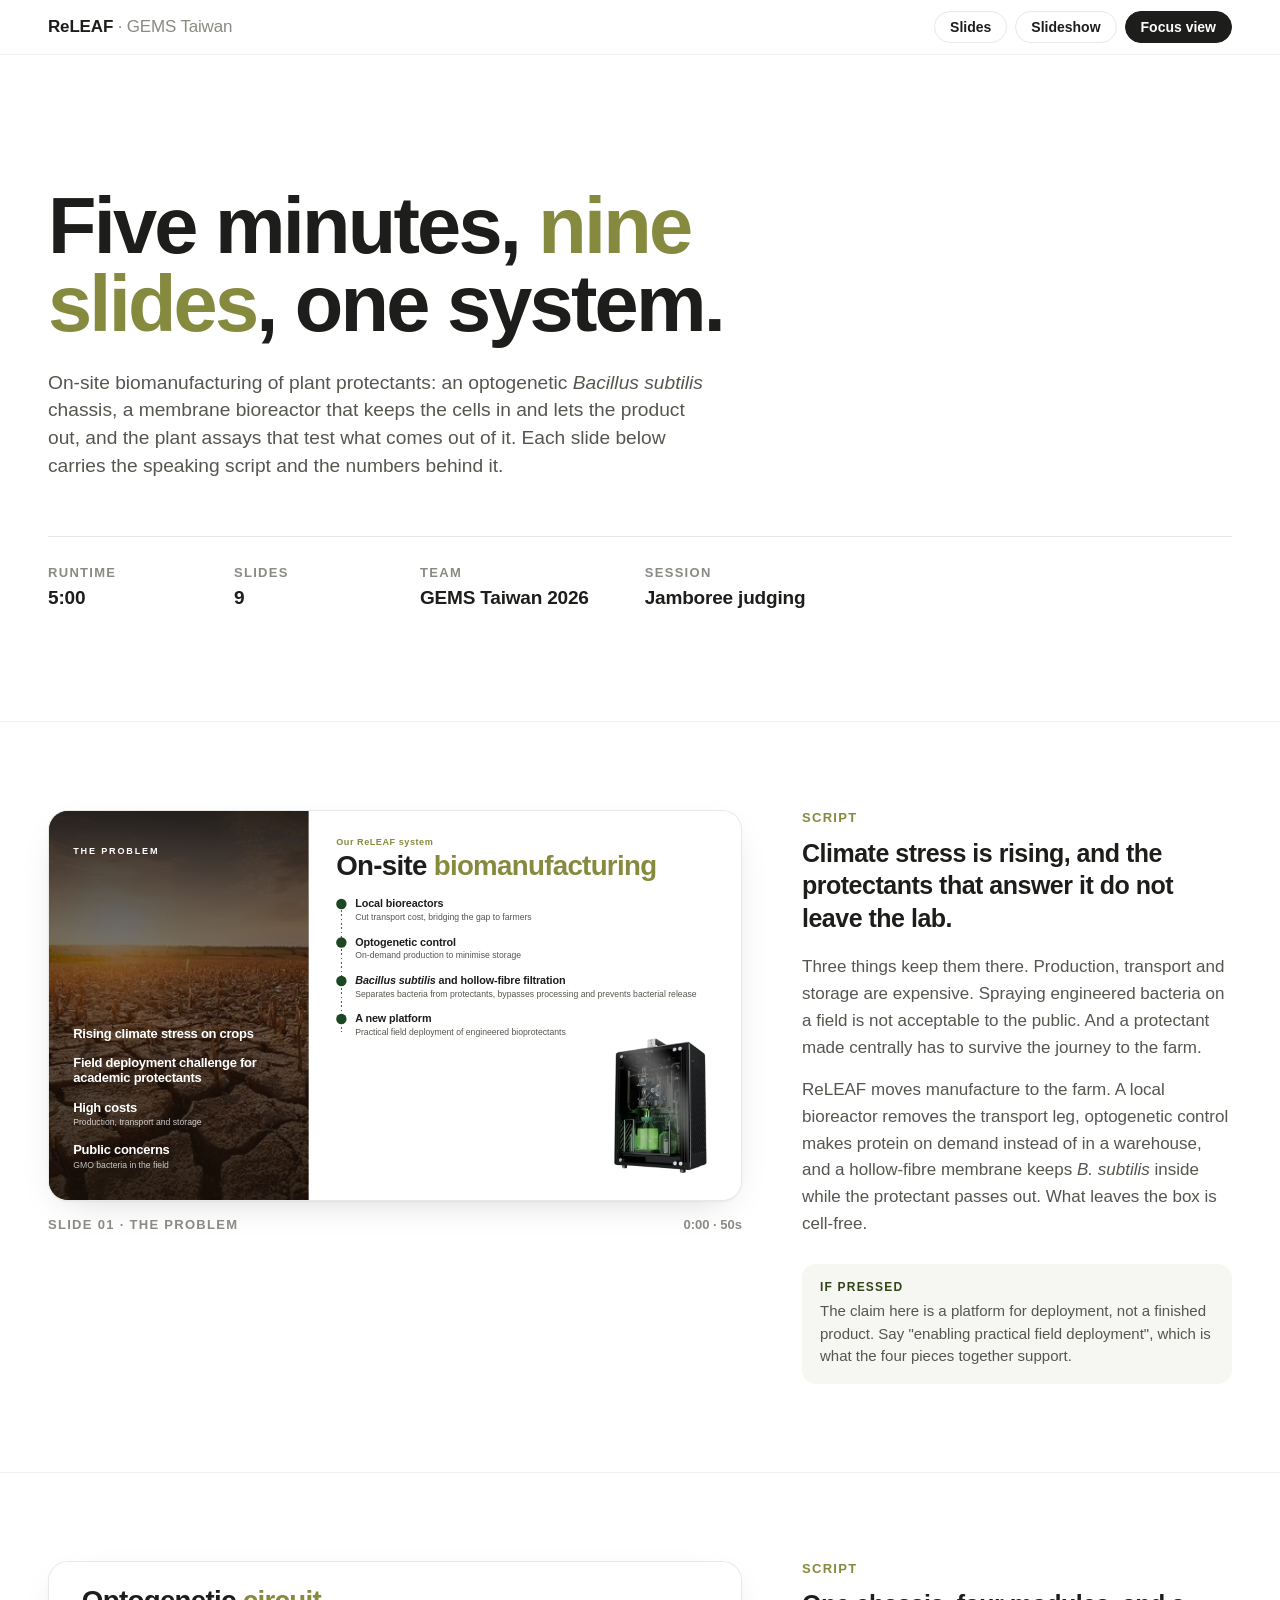
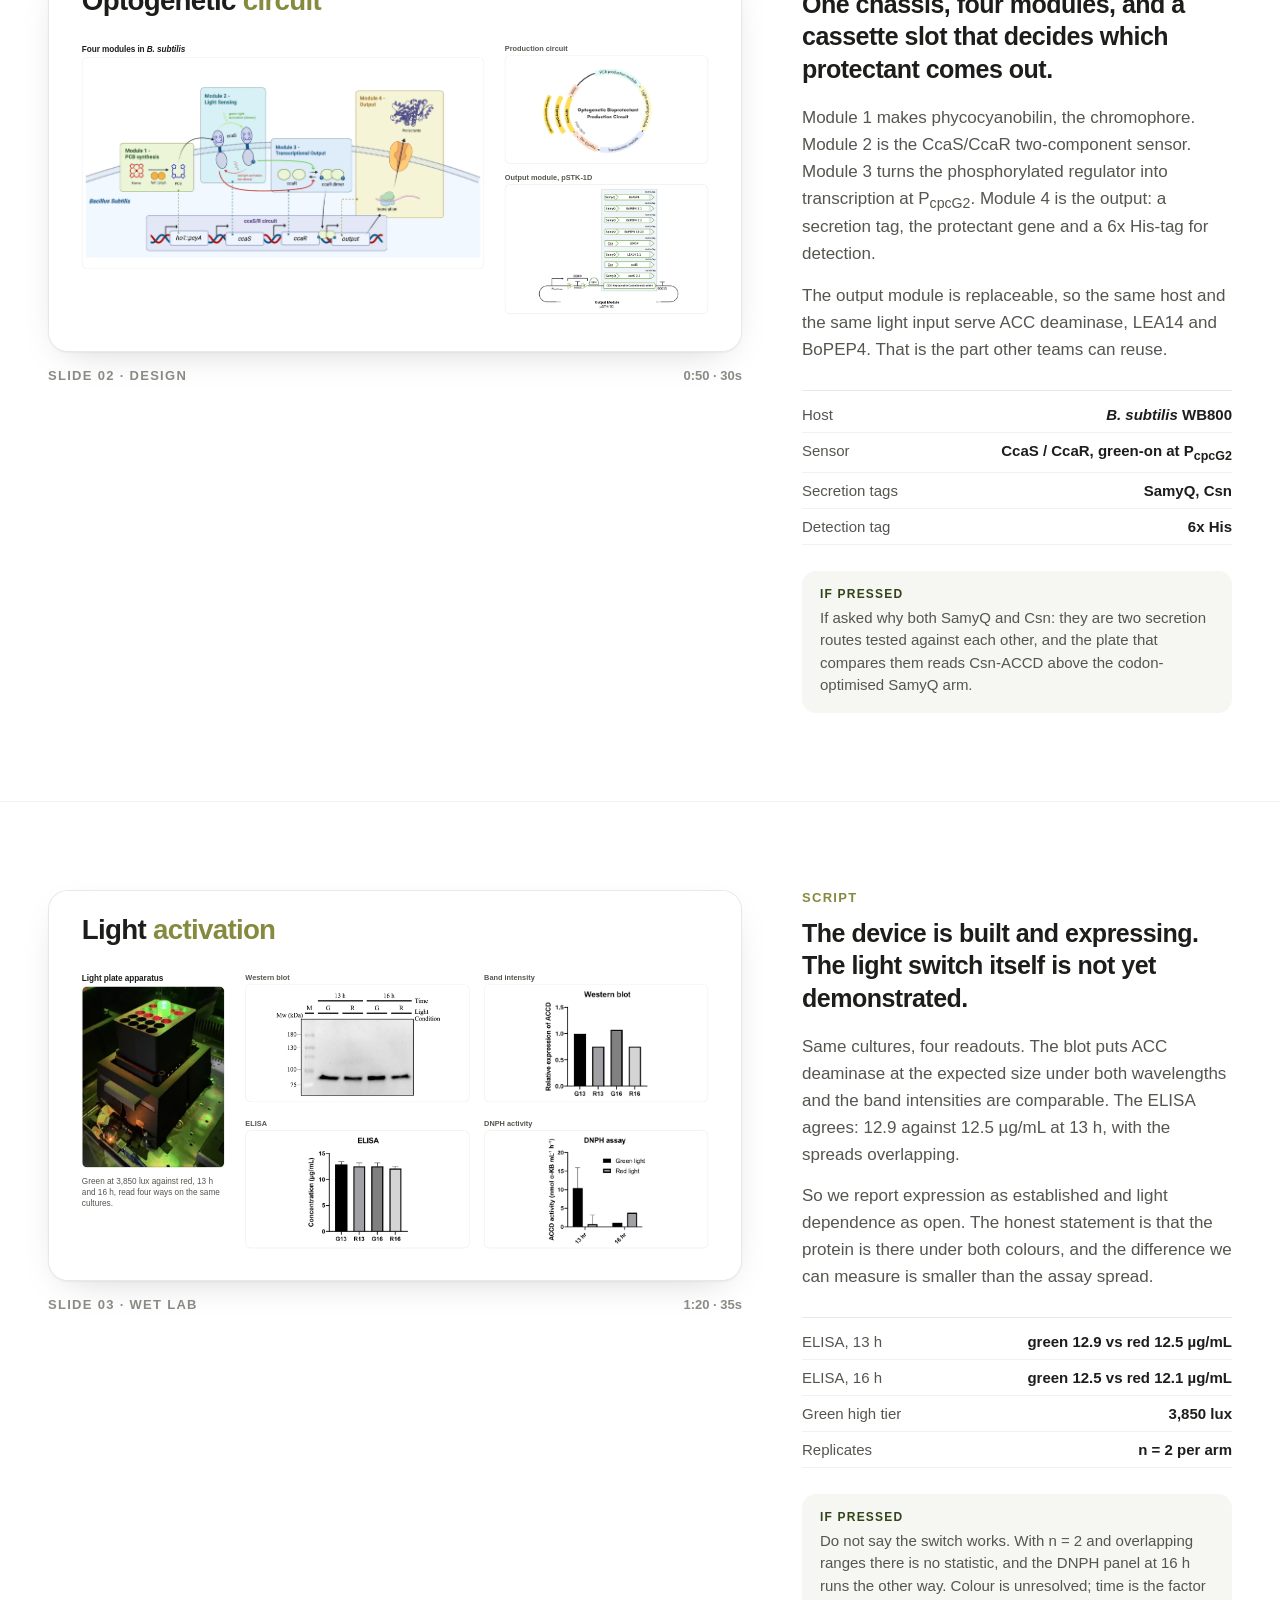
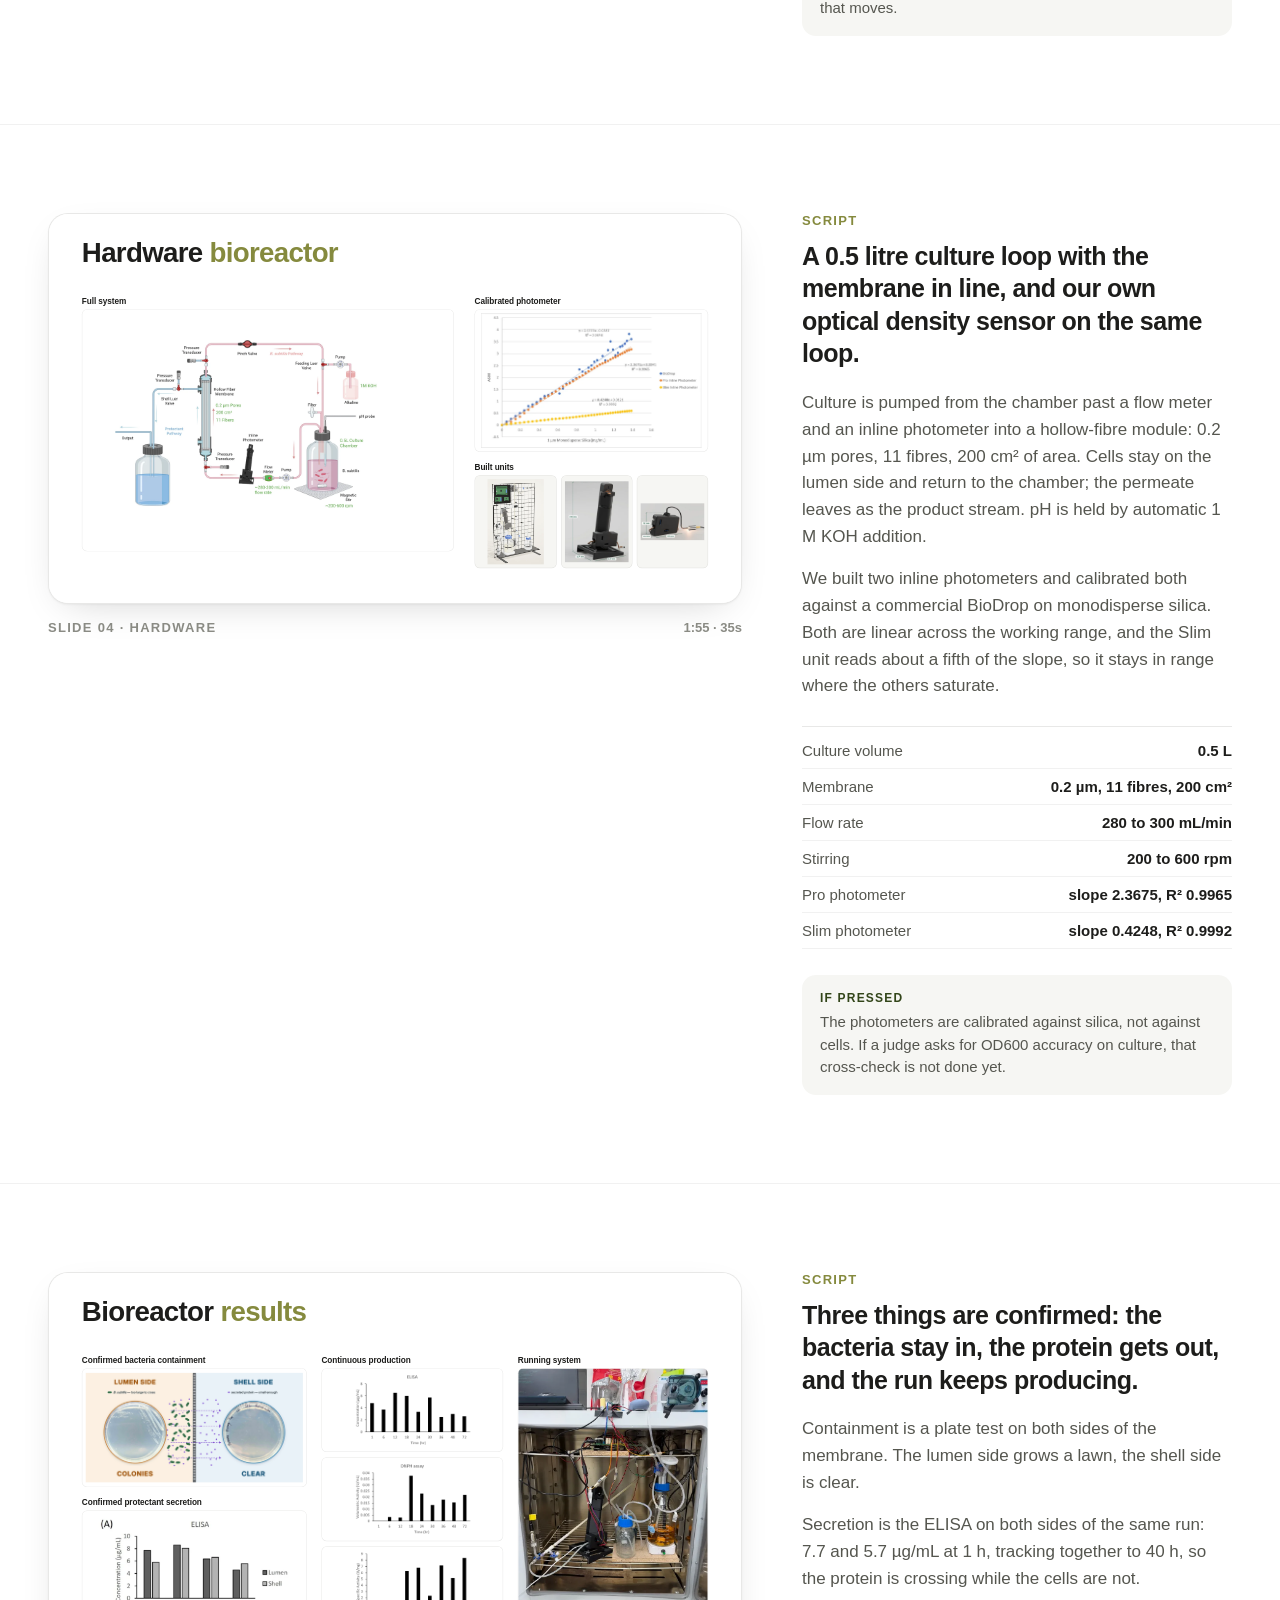
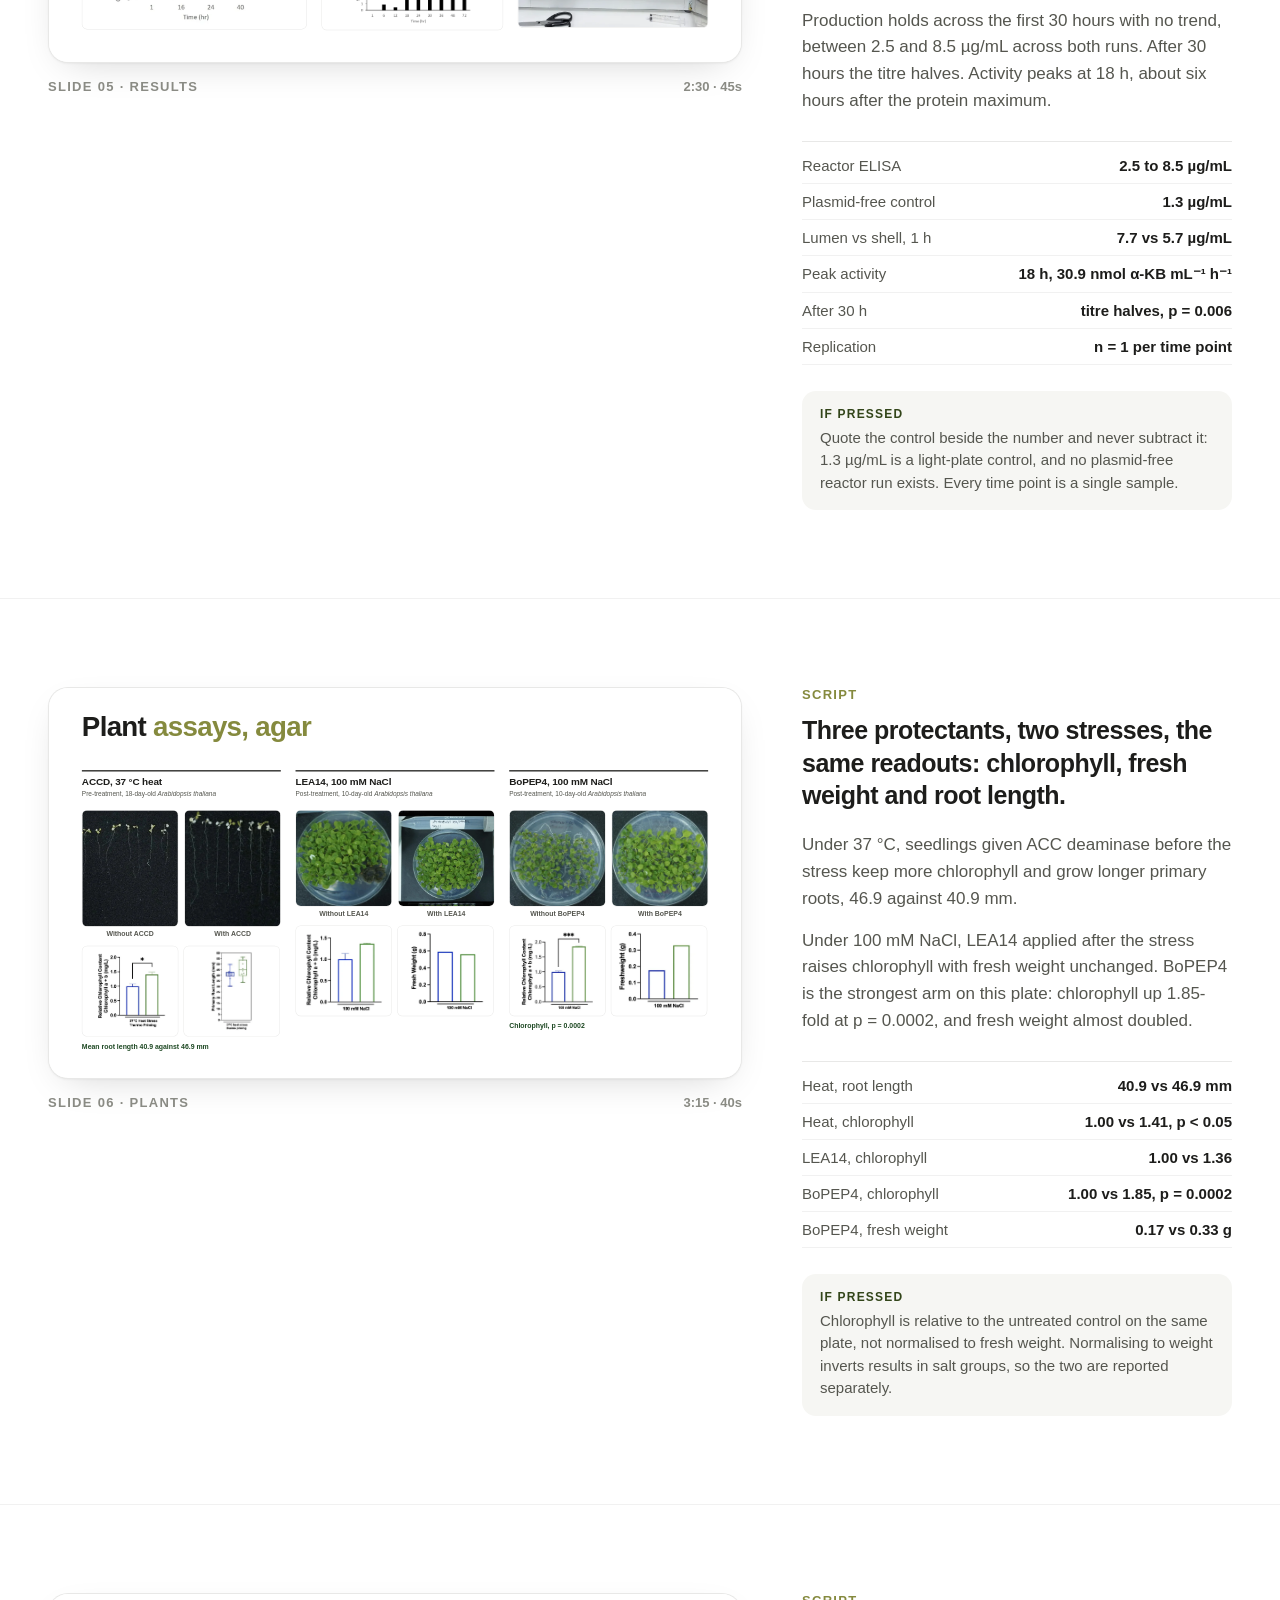
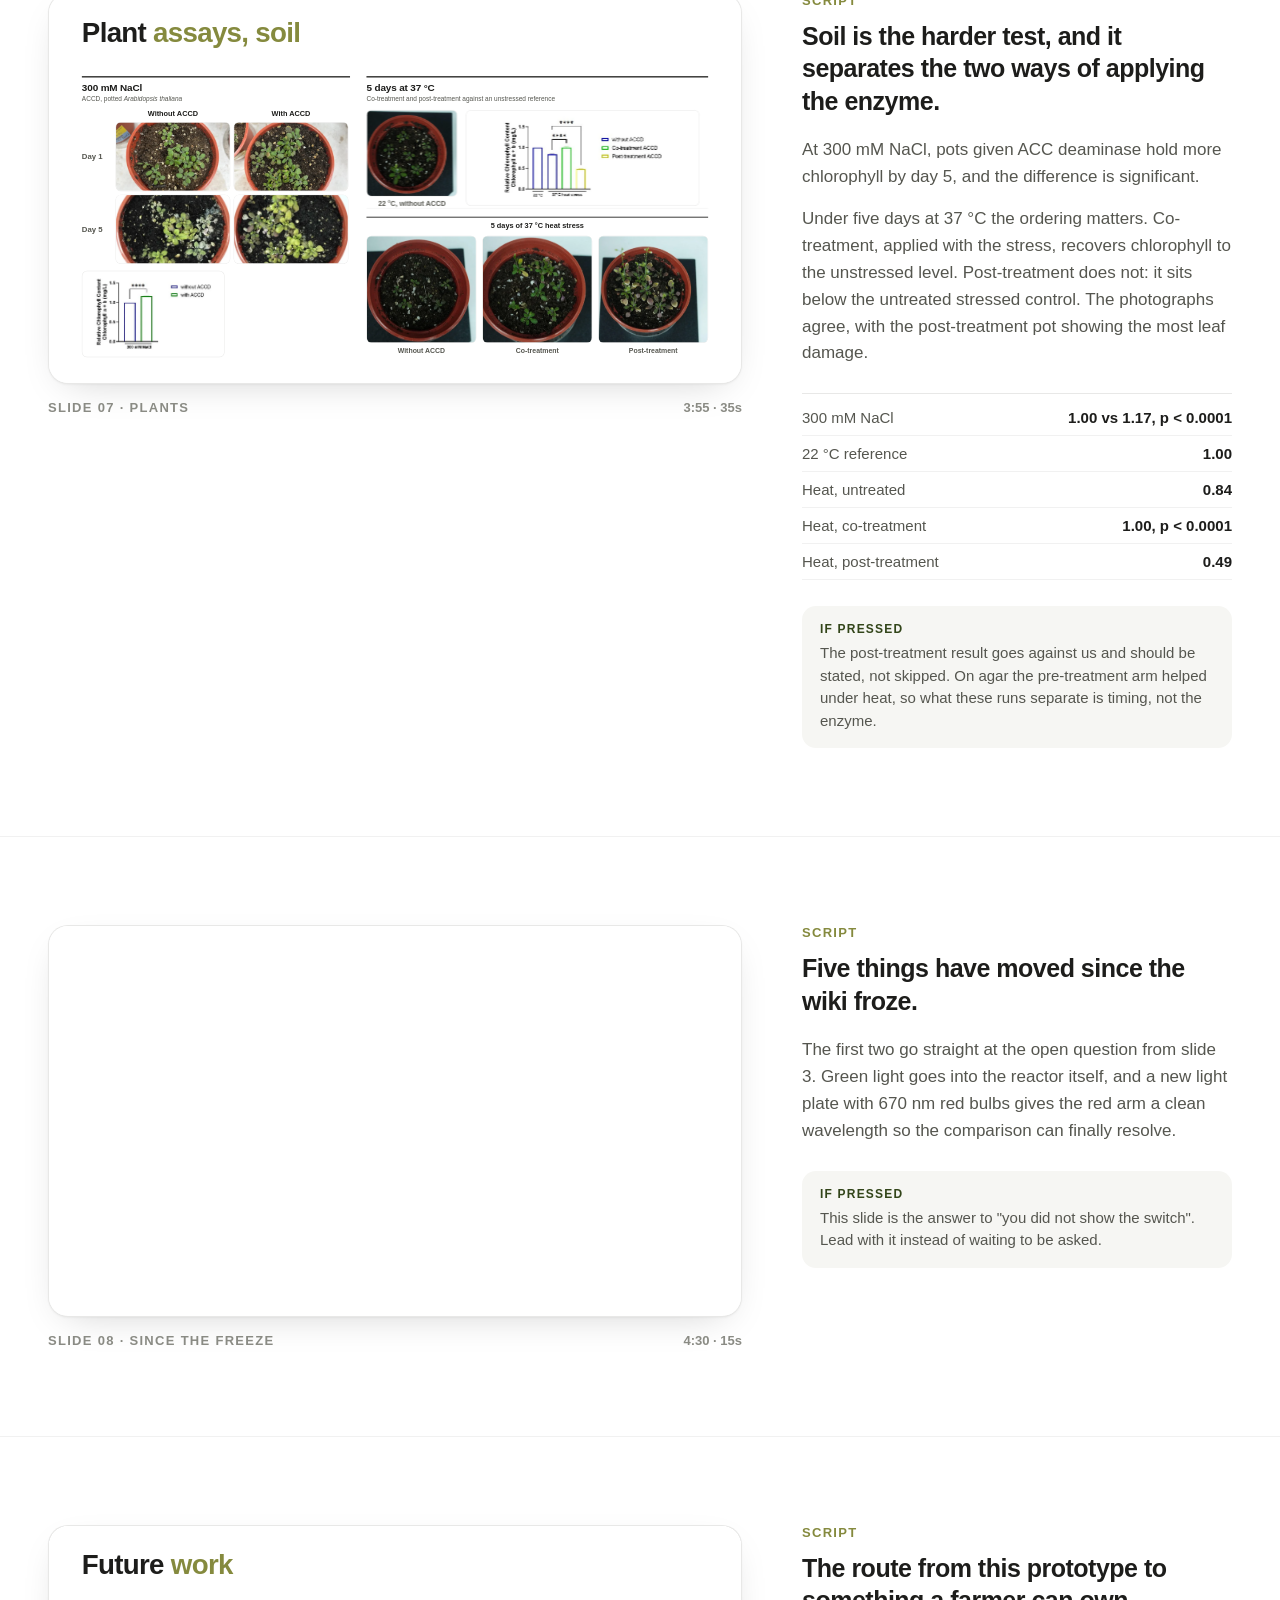
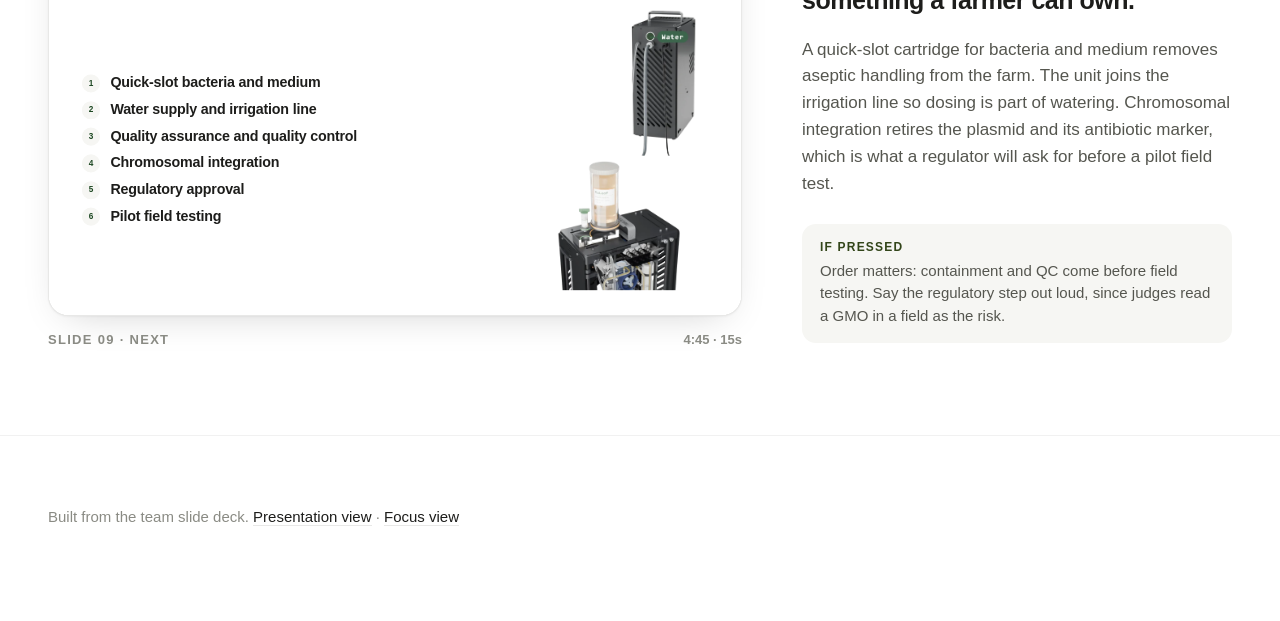
==== index.html @ 9f073423 "Add the focus view: a camera-driven walk through the same nine slides cinema.html plays the deck as " ====
<!doctype html>
<html lang="en">
<head>
<meta charset="utf-8">
<meta name="viewport" content="width=device-width,initial-scale=1">
<title>ReLEAF · 5-minute judging presentation</title>
<meta name="description" content="GEMS Taiwan ReLEAF: the nine slides of the five-minute judging presentation, each with its speaking script and the numbers behind it.">
<link rel="stylesheet" href="assets/deck.css?v=2">
<style>
/* ---------- page shell ---------- */
.wrap{max-width:1600px;margin:0 auto;padding:0 48px}
.top{position:sticky;top:0;z-index:40;background:rgba(255,255,255,.78);
  backdrop-filter:saturate(180%) blur(20px);-webkit-backdrop-filter:saturate(180%) blur(20px);
  border-bottom:1px solid var(--line-2)}
.top .wrap{display:flex;align-items:center;justify-content:space-between;height:54px}
.brand{font-size:17px;font-weight:650;letter-spacing:-.01em}
.brand span{color:var(--ink-3);font-weight:450}
.top nav{display:flex;gap:8px;align-items:center}
.btn{font-size:14px;font-weight:550;padding:7px 15px;border-radius:980px;text-decoration:none;
  border:1px solid var(--line);color:var(--ink);transition:background .2s var(--ease),border-color .2s var(--ease)}
.btn:hover{background:var(--bg-2)}
.btn.pri{background:var(--ink);color:#fff;border-color:var(--ink)}
.btn.pri:hover{background:#000}

.hero{padding:132px 0 96px;border-bottom:1px solid var(--line-2)}
.hero h1{font-size:clamp(44px,6.2vw,96px);line-height:.98;letter-spacing:-.035em;font-weight:800;
  margin:0 0 26px;max-width:16ch}
.hero h1 em{font-style:normal;color:var(--olive)}
.hero p{font-size:clamp(19px,1.5vw,25px);line-height:1.45;color:var(--ink-2);max-width:62ch;margin:0}
.meta{display:flex;flex-wrap:wrap;gap:0 56px;margin-top:56px;padding-top:28px;border-top:1px solid var(--line)}
.meta div{min-width:130px}
.meta dt{font-size:13px;font-weight:600;letter-spacing:.1em;text-transform:uppercase;color:var(--ink-3)}
.meta dd{margin:7px 0 0;font-size:19px;font-weight:600;letter-spacing:-.01em}

/* ---------- slide rows ---------- */
.row{padding:88px 0;border-bottom:1px solid var(--line-2)}
.row .wrap{display:grid;grid-template-columns:minmax(0,1fr) 430px;gap:60px;align-items:start}
.slideCol{min-width:0}
.card{border:1px solid var(--line);border-radius:20px;overflow:hidden;background:#fff;
  box-shadow:0 1px 2px rgba(0,0,0,.04),0 12px 40px -18px rgba(0,0,0,.22)}
.under{display:flex;align-items:baseline;justify-content:space-between;gap:20px;margin-top:16px}
.under .no{font-size:13px;font-weight:600;letter-spacing:.1em;text-transform:uppercase;color:var(--ink-3)}
.under .tt{font-size:13px;font-weight:600;color:var(--ink-3);font-variant-numeric:tabular-nums}

.scriptCol{position:sticky;top:94px}
.kick{font-size:13px;font-weight:600;letter-spacing:.1em;text-transform:uppercase;color:var(--olive);margin:0 0 12px}
.lead{font-size:25px;line-height:1.3;letter-spacing:-.02em;font-weight:650;margin:0 0 20px}
.scriptCol p.b{font-size:17px;line-height:1.58;color:var(--ink-2);margin:0 0 15px}
.nums{margin:26px 0 0;border-top:1px solid var(--line);padding-top:6px}
.nums div{display:flex;justify-content:space-between;gap:18px;padding:9px 0;border-bottom:1px solid var(--line-2)}
.nums dt{font-size:15px;color:var(--ink-2)}
.nums dd{margin:0;font-size:15px;font-weight:600;text-align:right;font-variant-numeric:tabular-nums}
.careful{margin:26px 0 0;padding:16px 18px;border-radius:14px;background:var(--bg-2)}
.careful h4{margin:0 0 6px;font-size:12px;font-weight:700;letter-spacing:.1em;text-transform:uppercase;color:var(--olive-d)}
.careful p{margin:0;font-size:15px;line-height:1.5;color:var(--ink-2)}

footer{padding:72px 0 96px;color:var(--ink-3);font-size:15px}
footer a{color:var(--ink);text-decoration:none;border-bottom:1px solid var(--line)}

@media (max-width:1180px){
  .wrap{padding:0 28px}
  .row .wrap{grid-template-columns:1fr;gap:34px}
  .scriptCol{position:static}
  .row{padding:56px 0}
  .hero{padding:84px 0 64px}
}
@media (max-width:640px){
  .wrap{padding:0 18px}
  .top nav .btn.ghost{display:none}
}
</style>
</head>
<body>

<header class="top">
  <div class="wrap">
    <div class="brand">ReLEAF <span>· GEMS Taiwan</span></div>
    <nav>
      <a class="btn ghost" href="#s1">Slides</a>
      <a class="btn" href="show.html">Slideshow</a>
      <a class="btn pri" href="cinema.html">Focus view</a>
    </nav>
  </div>
</header>

<section class="hero">
  <div class="wrap">
    <h1>Five minutes, <em>nine slides</em>, one system.</h1>
    <p>On-site biomanufacturing of plant protectants: an optogenetic <i class="sp">Bacillus subtilis</i> chassis, a membrane bioreactor that keeps the cells in and lets the product out, and the plant assays that test what comes out of it. Each slide below carries the speaking script and the numbers behind it.</p>
    <dl class="meta">
      <div><dt>Runtime</dt><dd>5:00</dd></div>
      <div><dt>Slides</dt><dd>9</dd></div>
      <div><dt>Team</dt><dd>GEMS Taiwan 2026</dd></div>
      <div><dt>Session</dt><dd>Jamboree judging</dd></div>
    </dl>
  </div>
</section>

<main id="rows"></main>

<footer>
  <div class="wrap">
    Built from the team slide deck. <a href="show.html">Presentation view</a> &middot; <a href="cinema.html">Focus view</a>
  </div>
</footer>

<script src="assets/deck.js?v=2"></script>
<script>
const rows = document.getElementById('rows');
rows.innerHTML = SLIDES.map(s => `
<section class="row" id="s${s.n}">
  <div class="wrap">
    <div class="slideCol">
      <div class="card">
        <div class="stageWrap"><div class="stage">${s.stage}</div></div>
      </div>
      <div class="under">
        <span class="no">Slide ${String(s.n).padStart(2,'0')} · ${s.kicker}</span>
        <span class="tt">${s.time} · ${s.secs}s</span>
      </div>
    </div>
    <div class="scriptCol">
      <p class="kick">Script</p>
      <p class="lead">${s.script.lead}</p>
      ${s.script.body.map(p => `<p class="b">${p}</p>`).join('')}
      ${s.script.numbers.length ? `<dl class="nums">${s.script.numbers.map(([k,v]) => `<div><dt>${k}</dt><dd>${v}</dd></div>`).join('')}</dl>` : ''}
      ${s.script.careful ? `<div class="careful"><h4>If pressed</h4><p>${s.script.careful}</p></div>` : ''}
    </div>
  </div>
</section>`).join('');

/* scale every 1600x900 stage into its card */
function fit(){
  document.querySelectorAll('.stageWrap').forEach(w => {
    const s = w.clientWidth / 1600;
    w.firstElementChild.style.transform = `scale(${s})`;
  });
}
addEventListener('resize', fit); fit();
addEventListener('load', fit);

/* reveal the entrance steps once a slide is in view */
const io = new IntersectionObserver(es => {
  es.forEach(e => { if (e.isIntersecting) { e.target.classList.add('go'); io.unobserve(e.target); } });
}, {threshold:.25});
document.querySelectorAll('.stage').forEach(el => io.observe(el));
</script>
</body>
</html>
---- assets/deck.css ----
:root{
  --ink:#1d1d1b;
  --ink-2:#55564f;
  --ink-3:#8a8b84;
  --green:#1c4721;
  --olive:#858a3e;
  --olive-d:#324519;
  --line:rgba(29,29,27,.10);
  --line-2:rgba(29,29,27,.06);
  --bg:#ffffff;
  --bg-2:#f6f6f3;
  --ease:cubic-bezier(.22,.72,.2,1);
  --sans:-apple-system,BlinkMacSystemFont,"SF Pro Display","SF Pro Text","Helvetica Neue",Helvetica,Arial,sans-serif;
  --mono:ui-monospace,SFMono-Regular,"SF Mono",Menlo,Consolas,monospace;
}
*{box-sizing:border-box}
html{-webkit-text-size-adjust:100%}
body{margin:0;font-family:var(--sans);color:var(--ink);background:var(--bg);
  -webkit-font-smoothing:antialiased;text-rendering:optimizeLegibility}
img{display:block;max-width:100%}
a{color:inherit}

/* ============================================================
   STAGE — every slide is authored on a 1600x900 canvas
   ============================================================ */
.stageWrap{position:relative;width:100%;aspect-ratio:16/9;overflow:hidden}
.stage{position:absolute;left:0;top:0;width:1600px;height:900px;background:#fff;
  transform-origin:0 0;font-size:16px}
.stage *{font-kerning:normal}

/* entrance steps */
.st{opacity:0;transform:translateY(14px);
  transition:opacity .62s var(--ease),transform .62s var(--ease);
  transition-delay:calc(var(--d,0) * 85ms)}
.st.zoom{transform:translateY(10px) scale(.985)}
.go .st{opacity:1;transform:none}
@media (prefers-reduced-motion:reduce){
  .st{transition-duration:.01ms !important;transition-delay:0ms !important}
}

/* shared slide furniture */
.s-kick{font-size:21px;font-weight:650;letter-spacing:.06em;
  color:var(--olive);margin:0 0 10px}
.s-title{font-size:64px;font-weight:800;letter-spacing:-.025em;line-height:1;
  margin:0;color:var(--ink)}
.s-title em{font-style:normal;color:var(--olive)}
.s-head{position:absolute;left:76px;top:56px;right:76px}
.s-body{position:absolute;left:76px;right:76px;top:190px;bottom:58px;min-height:0}
.s-note{font-size:19px;line-height:1.35;color:var(--ink-2);margin:0}
.cap{font-size:19px;font-weight:650;color:var(--ink);margin:0 0 8px;letter-spacing:-.01em}
.cap-s{font-size:17px;font-weight:600;color:var(--ink-2);margin:0 0 6px}
.stage .fig,.stage .cell,.stage .blk,.stage .col,.stage .mod,.stage .side,.stage .grid,.stage .charts{min-height:0}
.fig{margin:0;border:1px solid var(--line);border-radius:12px;background:#fff;overflow:hidden}
.fig{position:relative}
.fig img{position:absolute;inset:8px;width:calc(100% - 16px);height:calc(100% - 16px);object-fit:contain}
.ph img{inset:0;width:100%;height:100%;object-fit:cover}
.lbl{font-size:16px;font-weight:600;color:var(--ink-2);text-align:center;margin:6px 0 0;height:22px;line-height:22px}
.rule{height:1px;background:var(--line);border:0;margin:0}
i.sp{font-style:italic}

/* ---------- Slide 1 ---------- */
.s1{position:absolute;inset:0;display:grid;grid-template-columns:600px minmax(0,1fr)}
.s1-left{position:relative;overflow:hidden;background:#241a12}
.s1-left>img{position:absolute;inset:0;width:100%;height:100%;object-fit:cover;
  transform:scale(1.06);transition:transform 9s linear}
.go .s1-left>img{transform:scale(1)}
.s1-scrim{position:absolute;inset:0;
  background:linear-gradient(180deg,rgba(20,14,9,.86) 0%,rgba(20,14,9,.52) 42%,rgba(20,14,9,.88) 100%)}
.s1-copy{position:absolute;inset:0;padding:60px 56px;display:flex;flex-direction:column;color:#fff}
.s1-kick{font-size:21px;font-weight:700;letter-spacing:.2em;text-transform:uppercase;
  color:#fff;opacity:.72}
.s1-list{list-style:none;margin:auto 0 8px;padding:0;display:grid;gap:34px}
.s1-list b{display:block;font-size:30px;font-weight:700;letter-spacing:-.02em;line-height:1.14}
.s1-list span{display:block;font-size:20px;line-height:1.3;color:rgba(255,255,255,.76);margin-top:5px}
.s1-right{position:relative;padding:60px 64px 48px}
.s1-rail{list-style:none;margin:42px 0 0;padding:0 0 0 44px;position:relative;display:grid;gap:30px}
.s1-rail:before{content:"";position:absolute;left:11px;top:9px;bottom:14px;width:2px;
  background:repeating-linear-gradient(180deg,var(--green) 0 4px,transparent 4px 10px)}
.s1-rail li{position:relative}
.s1-rail li:before{content:"";position:absolute;left:-44px;top:3px;width:24px;height:24px;
  border-radius:50%;background:var(--green)}
.s1-rail b{display:block;font-size:25px;font-weight:700;letter-spacing:-.01em}
.s1-rail span{display:block;font-size:20px;color:var(--ink-2);line-height:1.34;margin-top:3px}
.s1-box{position:absolute;right:54px;bottom:44px;width:268px}

/* ---------- Slide 2 ---------- */
.s2{display:grid;grid-template-columns:930px 470px;gap:48px}
.s2 .side{display:flex;flex-direction:column;gap:22px}

/* ---------- Slide 3 ---------- */
.s3{display:grid;grid-template-columns:330px 1070px;gap:48px}
.s3 .grid{display:grid;grid-template-columns:518px 518px;gap:24px 34px}

/* ---------- Slide 4 ---------- */
.s4{display:grid;grid-template-columns:860px 540px;gap:48px}
.s4 .hw{display:grid;grid-template-columns:190px 165px 165px;gap:10px}
.s4 .hw .fig{background:var(--bg-2)}

/* ---------- Slide 5 ---------- */
.s5{display:grid;grid-template-columns:520px 420px 440px;gap:34px}
.s5 .charts{display:grid;gap:12px}

/* ---------- Slide 6 ---------- */
.s6{display:grid;grid-template-columns:460px 460px 460px;gap:34px}
.s6 .hd{border-top:3px solid var(--ink);padding-top:10px;margin-bottom:14px;height:78px}
.s6 .hd h3{margin:0;font-size:23px;font-weight:750;letter-spacing:-.015em}
.s6 .hd p{margin:4px 0 0;font-size:15px;line-height:1.3;color:var(--ink-2)}
.s6 .pair{display:grid;grid-template-columns:223px 223px;gap:14px}
.s6 .charts{display:grid;gap:12px;margin-top:16px}
.s6 .c2{grid-template-columns:223px 223px}
.s6 .c3{grid-template-columns:144px 144px 144px}
.s6 .pv{font-size:16px;font-weight:650;color:var(--green);margin:14px 0 0}

/* ---------- Slide 7 ---------- */
.s7{display:grid;grid-template-columns:620px 790px;gap:38px}
.s7 .hd{border-top:3px solid var(--ink);padding-top:10px;margin-bottom:14px;height:64px}
.s7 .hd h3{margin:0;font-size:23px;font-weight:750;letter-spacing:-.015em}
.s7 .hd p{margin:4px 0 0;font-size:15px;color:var(--ink-2)}
.s7 .pots{display:grid;grid-template-columns:70px 265px 265px;gap:8px;align-items:center}
.s7 .pots .d{font-size:18px;font-weight:650;color:var(--ink-2)}
.s7 .colh{font-size:17px;font-weight:650;text-align:center;color:var(--ink);margin:0}
.s7 .salt{margin-top:16px}
.s7 .salt .fig{width:330px}
.s7 .top{display:grid;grid-template-columns:210px 540px;gap:20px}
.s7 .band{font-size:17px;font-weight:650;color:var(--ink);text-align:center;
  border-top:2px solid var(--ink);padding-top:8px;margin:18px 0 0}
.s7 .trio{display:grid;grid-template-columns:254px 254px 254px;gap:14px;margin-top:14px}

/* ---------- Slide 8 ---------- */
.s8-list{list-style:none;margin:0;padding:0;counter-reset:n;display:grid;gap:26px;max-width:1180px}
.s8-list li{counter-increment:n;position:relative;padding-left:76px;font-size:33px;
  font-weight:600;letter-spacing:-.015em;line-height:1.24}
.s8-list li:before{content:counter(n,decimal-leading-zero);position:absolute;left:0;top:7px;
  font-size:20px;font-weight:700;color:var(--olive);letter-spacing:.06em}
.s8-list span{display:block;font-size:20px;font-weight:450;color:var(--ink-2);margin-top:6px;
  letter-spacing:0}

/* ---------- Slide 9 ---------- */
.s9{display:grid;grid-template-columns:880px 520px;gap:48px}
.s9-list{list-style:none;margin:0;padding:0;counter-reset:n;display:grid;gap:22px;align-content:center}
.s9-list li{counter-increment:n;position:relative;padding-left:66px;font-size:33px;
  font-weight:650;letter-spacing:-.015em;line-height:1.2}
.s9-list li:before{content:counter(n);position:absolute;left:0;top:1px;width:42px;height:42px;
  border-radius:50%;background:var(--bg-2);color:var(--green);font-size:19px;font-weight:700;
  display:grid;place-items:center}
.s9-list span{display:block;font-size:19px;font-weight:450;color:var(--ink-2);margin-top:4px}
.s9 .renders{position:relative}
.s9 .r-unit{position:absolute;right:12px;top:0;width:188px}
.s9 .r-core{position:absolute;right:36px;bottom:0;width:368px}
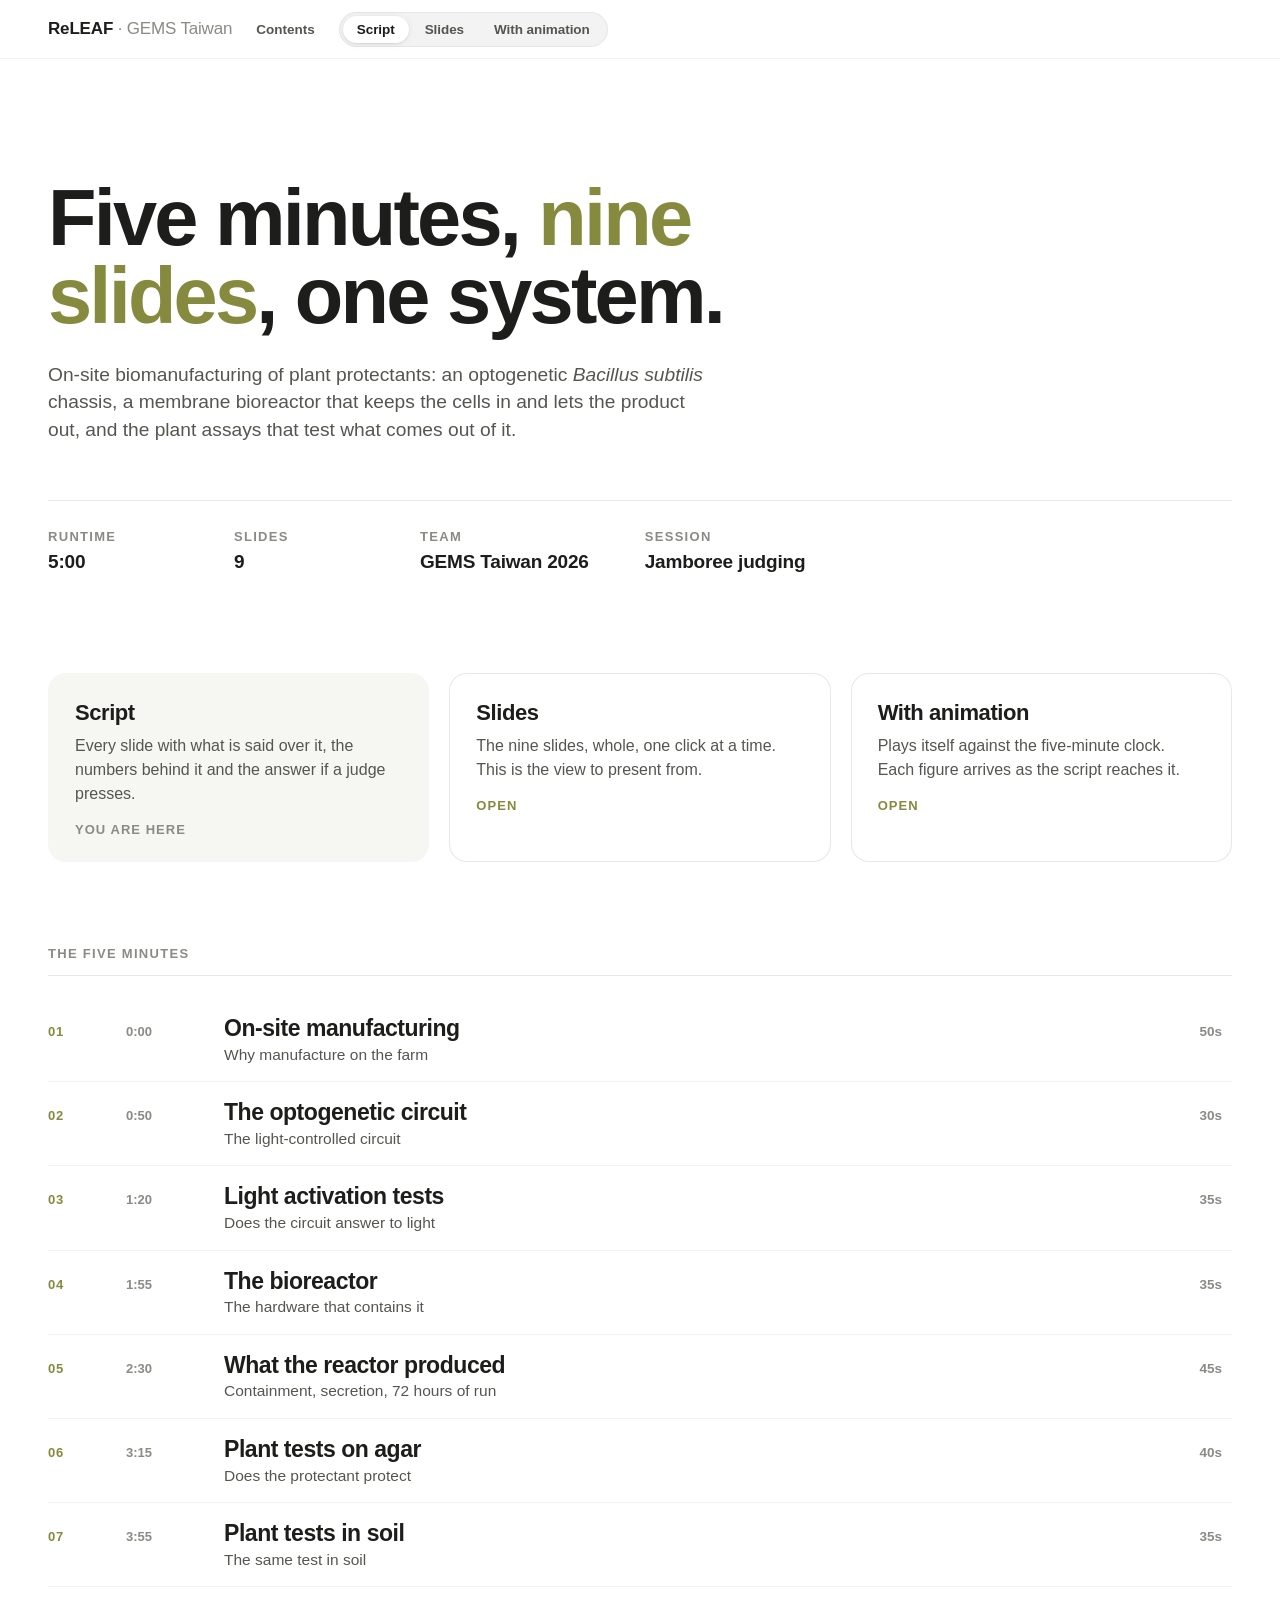
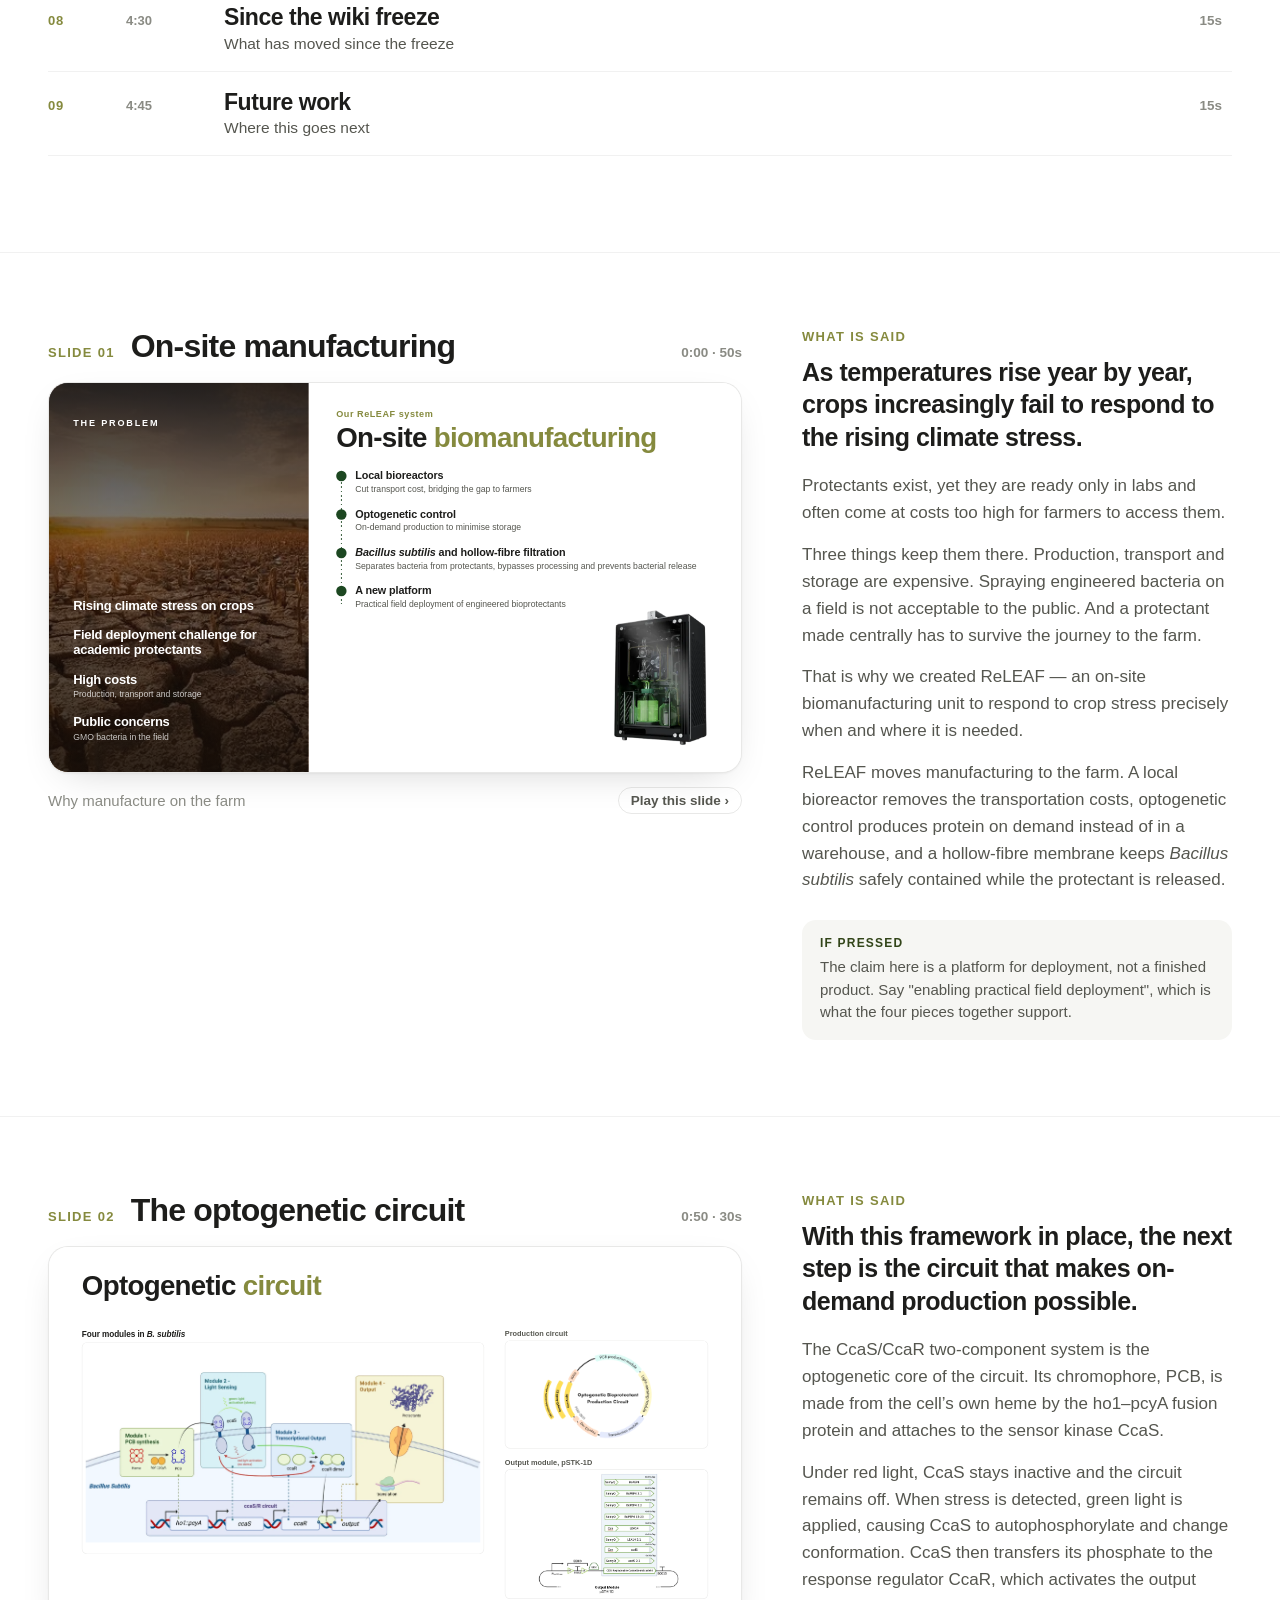
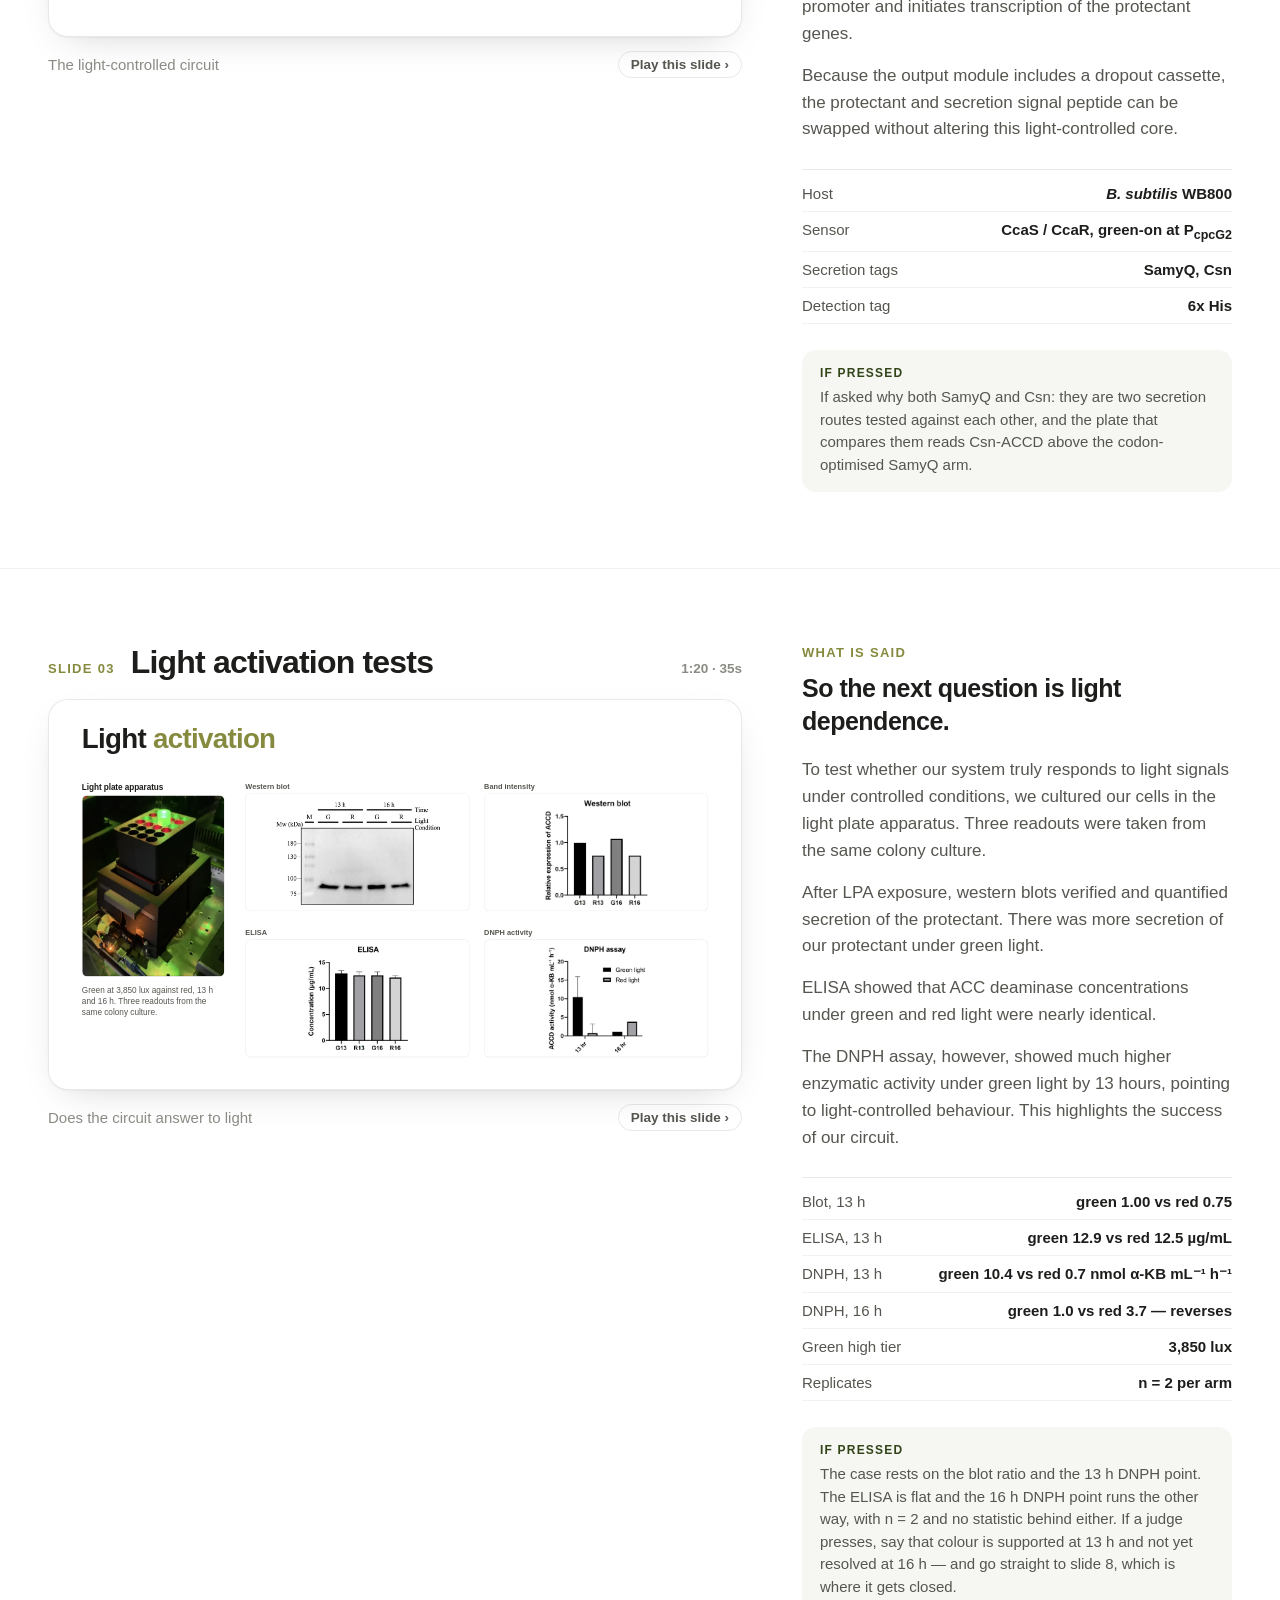
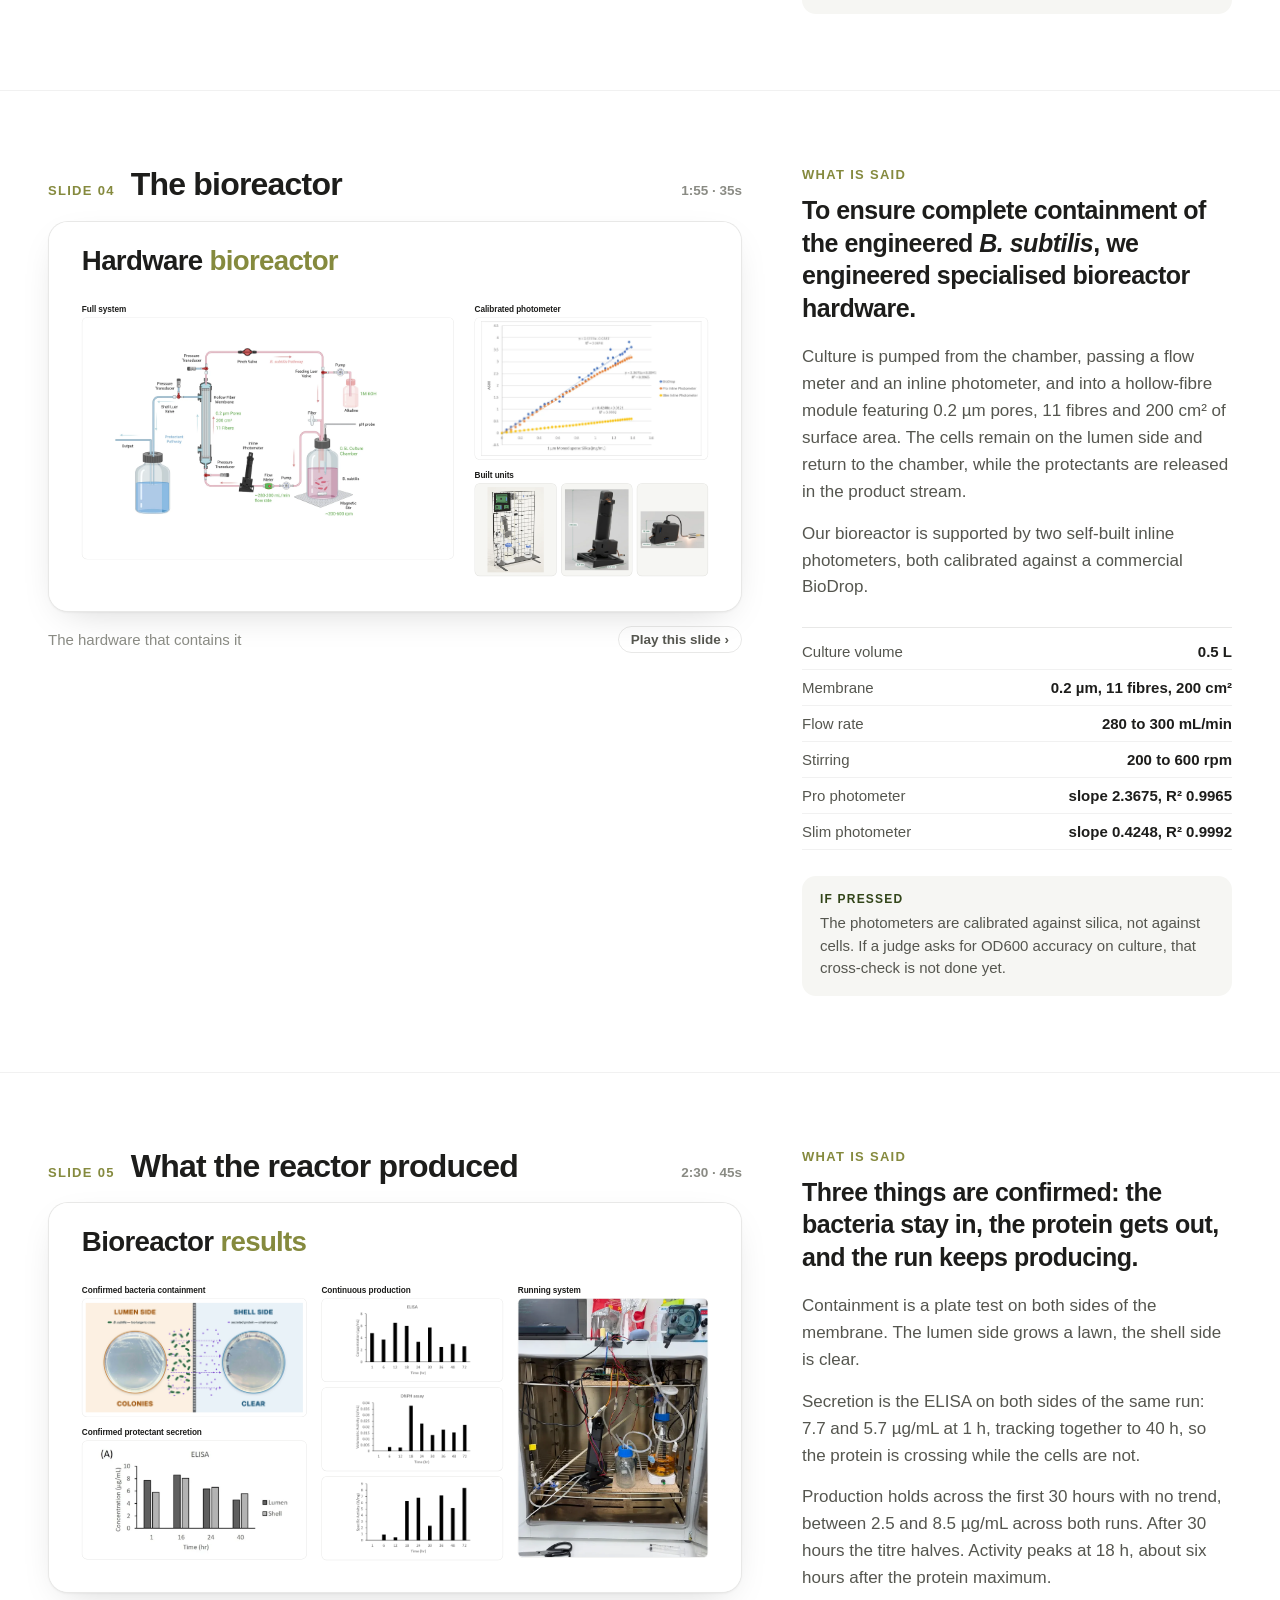
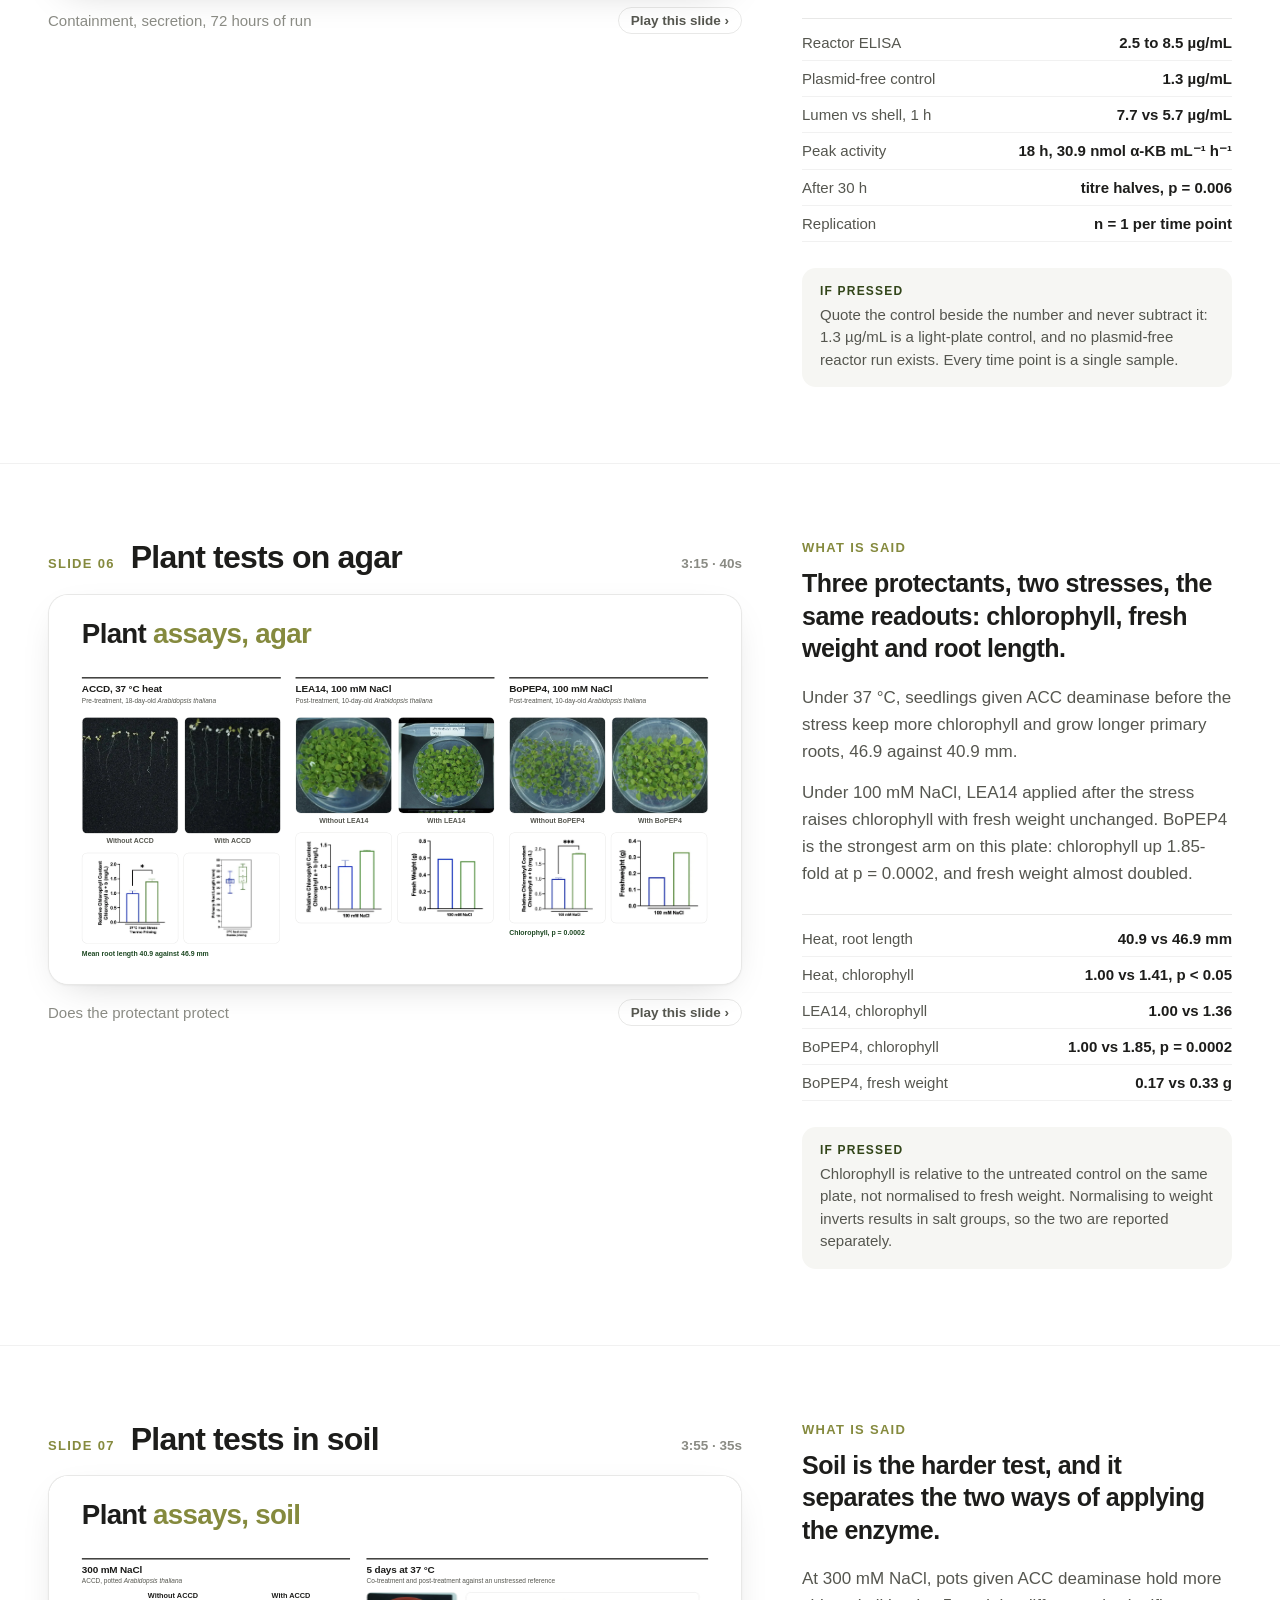
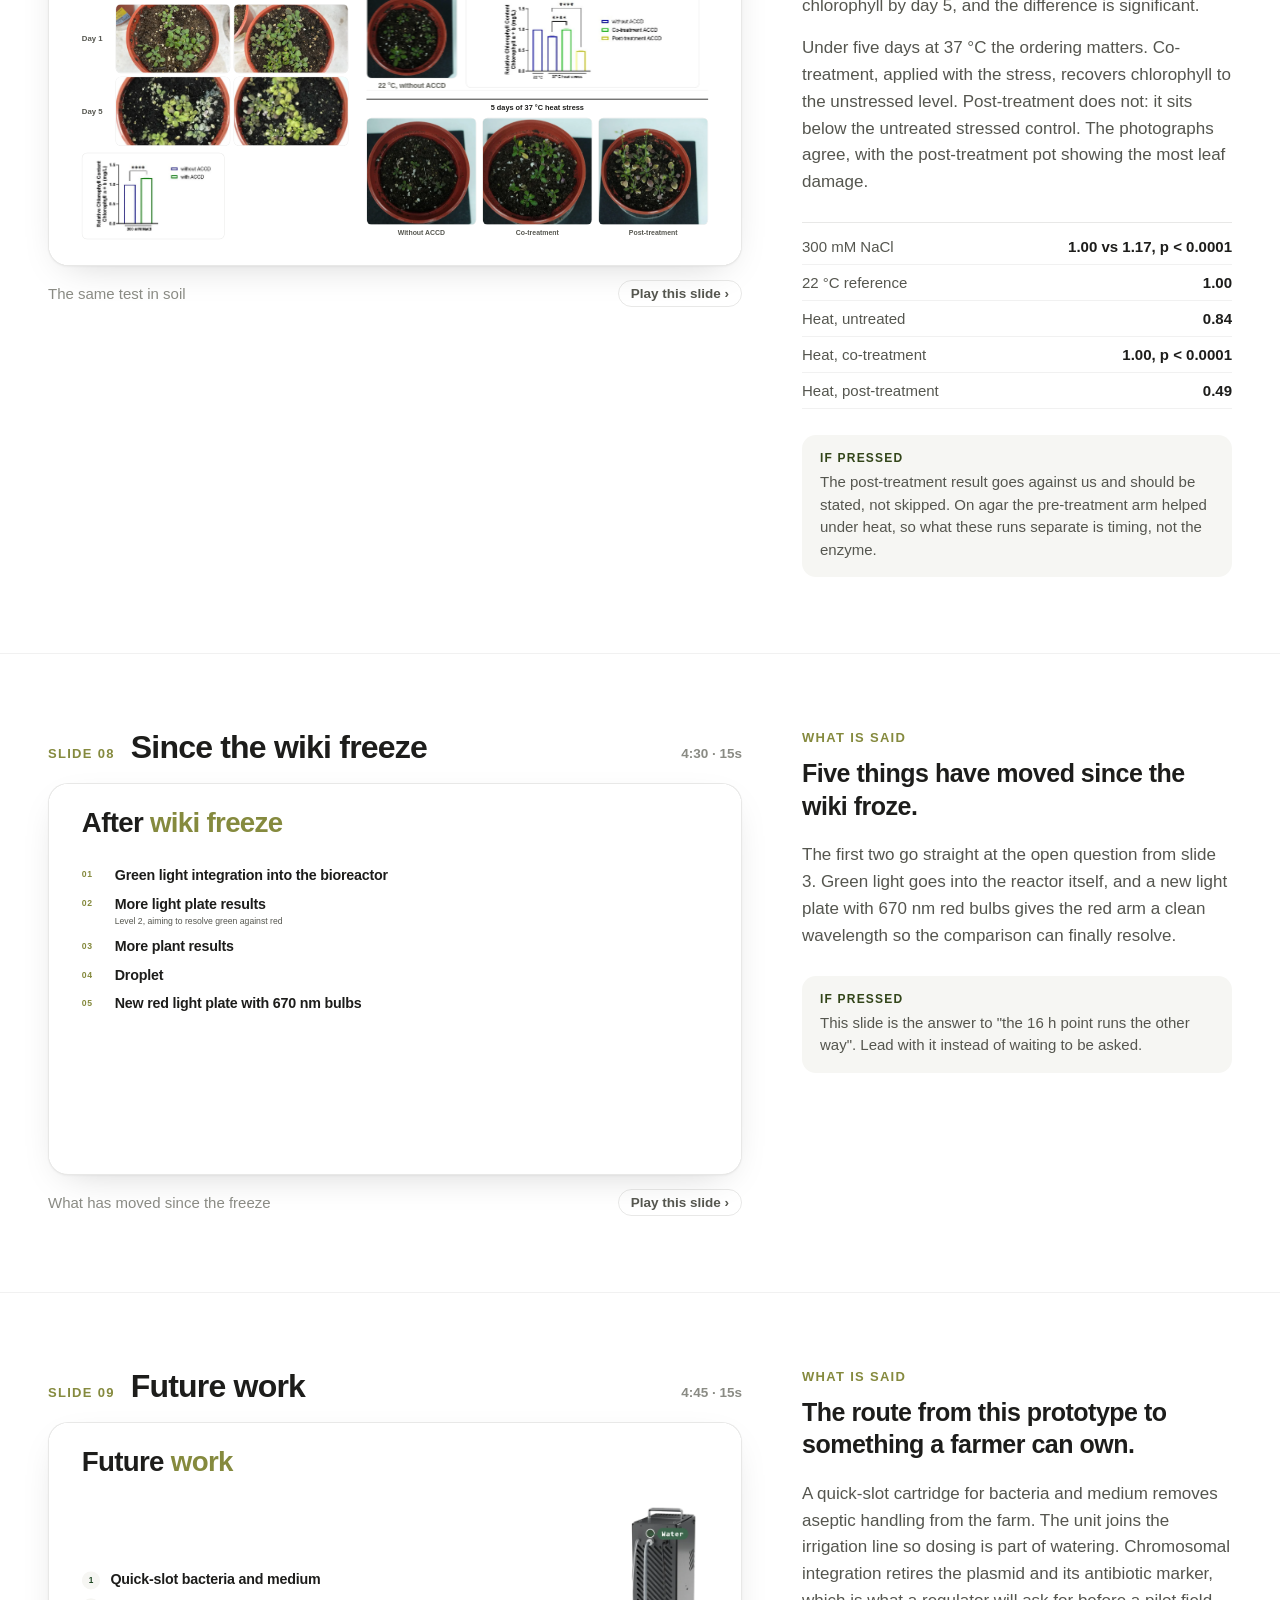
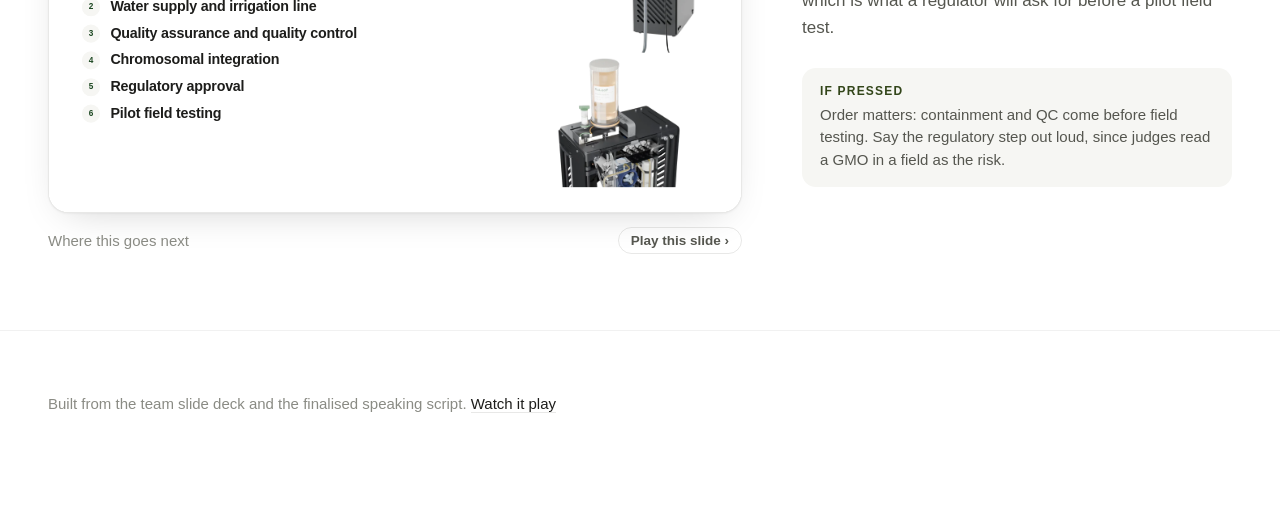
==== commit bc5ca32d: "Finalised script, three named views, and a calmer animated run Slides 1 to 4 take the script the stu" ====
--- a/index.html
+++ b/index.html
@@ -12,17 +12,14 @@
 .top{position:sticky;top:0;z-index:40;background:rgba(255,255,255,.78);
   backdrop-filter:saturate(180%) blur(20px);-webkit-backdrop-filter:saturate(180%) blur(20px);
   border-bottom:1px solid var(--line-2)}
-.top .wrap{display:flex;align-items:center;justify-content:space-between;height:54px}
-.brand{font-size:17px;font-weight:650;letter-spacing:-.01em}
+.top .wrap{display:flex;align-items:center;gap:24px;height:58px}
+.brand{font-size:17px;font-weight:650;letter-spacing:-.01em;white-space:nowrap}
 .brand span{color:var(--ink-3);font-weight:450}
-.top nav{display:flex;gap:8px;align-items:center}
-.btn{font-size:14px;font-weight:550;padding:7px 15px;border-radius:980px;text-decoration:none;
-  border:1px solid var(--line);color:var(--ink);transition:background .2s var(--ease),border-color .2s var(--ease)}
-.btn:hover{background:var(--bg-2)}
-.btn.pri{background:var(--ink);color:#fff;border-color:var(--ink)}
-.btn.pri:hover{background:#000}
-
-.hero{padding:132px 0 96px;border-bottom:1px solid var(--line-2)}
+.top .vsw{margin-left:auto}
+.jump{font-size:13.5px;font-weight:550;color:var(--ink-2);text-decoration:none;white-space:nowrap}
+.jump:hover{color:var(--ink)}
+
+.hero{padding:120px 0 84px}
 .hero h1{font-size:clamp(44px,6.2vw,96px);line-height:.98;letter-spacing:-.035em;font-weight:800;
   margin:0 0 26px;max-width:16ch}
 .hero h1 em{font-style:normal;color:var(--olive)}
@@ -32,15 +29,58 @@
 .meta dt{font-size:13px;font-weight:600;letter-spacing:.1em;text-transform:uppercase;color:var(--ink-3)}
 .meta dd{margin:7px 0 0;font-size:19px;font-weight:600;letter-spacing:-.01em}
 
+/* ---------- the three views, explained once ---------- */
+.ways{padding:0 0 84px}
+.ways .wrap{display:grid;grid-template-columns:repeat(3,minmax(0,1fr));gap:20px}
+.way{display:block;text-decoration:none;border:1px solid var(--line);border-radius:18px;
+  padding:26px 26px 24px;background:#fff;
+  transition:border-color .2s var(--ease),transform .2s var(--ease),box-shadow .2s var(--ease)}
+.way:hover{border-color:rgba(29,29,27,.3);transform:translateY(-2px);
+  box-shadow:0 14px 34px -22px rgba(0,0,0,.4)}
+.way b{display:block;font-size:22px;font-weight:700;letter-spacing:-.02em}
+.way p{margin:8px 0 0;font-size:16px;line-height:1.5;color:var(--ink-2)}
+.way i{display:block;font-style:normal;margin-top:16px;font-size:13px;font-weight:650;
+  letter-spacing:.08em;text-transform:uppercase;color:var(--olive)}
+.way.here{background:var(--bg-2);border-color:transparent}
+.way.here i{color:var(--ink-3)}
+
+/* ---------- contents ---------- */
+.contents{padding:0 0 96px;scroll-margin-top:72px}
+.h2{font-size:13px;font-weight:600;letter-spacing:.1em;text-transform:uppercase;
+  color:var(--ink-3);margin:0 0 22px;padding-bottom:14px;border-bottom:1px solid var(--line)}
+.toc{margin:0;padding:0;list-style:none}
+.toc li{border-bottom:1px solid var(--line-2)}
+.toc a{display:grid;grid-template-columns:54px 74px minmax(0,1fr) auto;gap:24px;align-items:baseline;
+  padding:17px 10px 17px 0;text-decoration:none;border-radius:10px;
+  transition:background .18s var(--ease),padding-left .18s var(--ease)}
+.toc a:hover{background:var(--bg-2);padding-left:14px}
+.toc .n{font-size:13px;font-weight:700;color:var(--olive);letter-spacing:.06em;
+  font-variant-numeric:tabular-nums}
+.toc .t{font-size:13px;font-weight:600;color:var(--ink-3);font-variant-numeric:tabular-nums}
+.toc .ttl{font-size:23px;font-weight:650;letter-spacing:-.02em;line-height:1.2}
+.toc .ttl span{display:block;font-size:15.5px;font-weight:450;color:var(--ink-2);margin-top:3px;
+  letter-spacing:0}
+.toc .d{font-size:13.5px;font-weight:600;color:var(--ink-3);font-variant-numeric:tabular-nums;
+  white-space:nowrap}
+
 /* ---------- slide rows ---------- */
-.row{padding:88px 0;border-bottom:1px solid var(--line-2)}
+.row{padding:76px 0;border-top:1px solid var(--line-2);scroll-margin-top:66px}
 .row .wrap{display:grid;grid-template-columns:minmax(0,1fr) 430px;gap:60px;align-items:start}
 .slideCol{min-width:0}
+.rowhead{display:flex;align-items:baseline;gap:16px;margin:0 0 18px}
+.rowhead .n{font-size:13px;font-weight:700;letter-spacing:.1em;text-transform:uppercase;
+  color:var(--olive);font-variant-numeric:tabular-nums;white-space:nowrap}
+.rowhead h2{margin:0;font-size:32px;font-weight:750;letter-spacing:-.025em;line-height:1.1}
+.rowhead .t{margin-left:auto;font-size:13.5px;font-weight:600;color:var(--ink-3);
+  font-variant-numeric:tabular-nums;white-space:nowrap}
 .card{border:1px solid var(--line);border-radius:20px;overflow:hidden;background:#fff;
   box-shadow:0 1px 2px rgba(0,0,0,.04),0 12px 40px -18px rgba(0,0,0,.22)}
-.under{display:flex;align-items:baseline;justify-content:space-between;gap:20px;margin-top:16px}
-.under .no{font-size:13px;font-weight:600;letter-spacing:.1em;text-transform:uppercase;color:var(--ink-3)}
-.under .tt{font-size:13px;font-weight:600;color:var(--ink-3);font-variant-numeric:tabular-nums}
+.under{display:flex;align-items:center;justify-content:space-between;gap:20px;margin-top:14px}
+.under .sub{font-size:15px;color:var(--ink-3)}
+.under a{font-size:13.5px;font-weight:600;color:var(--ink-2);text-decoration:none;
+  padding:5px 12px;border-radius:980px;border:1px solid var(--line);white-space:nowrap;
+  transition:background .18s var(--ease)}
+.under a:hover{background:var(--bg-2);color:var(--ink)}
 
 .scriptCol{position:sticky;top:94px}
 .kick{font-size:13px;font-weight:600;letter-spacing:.1em;text-transform:uppercase;color:var(--olive);margin:0 0 12px}
@@ -54,7 +94,7 @@
 .careful h4{margin:0 0 6px;font-size:12px;font-weight:700;letter-spacing:.1em;text-transform:uppercase;color:var(--olive-d)}
 .careful p{margin:0;font-size:15px;line-height:1.5;color:var(--ink-2)}
 
-footer{padding:72px 0 96px;color:var(--ink-3);font-size:15px}
+footer{padding:64px 0 96px;border-top:1px solid var(--line-2);color:var(--ink-3);font-size:15px}
 footer a{color:var(--ink);text-decoration:none;border-bottom:1px solid var(--line)}
 
 @media (max-width:1180px){
@@ -62,11 +102,18 @@
   .row .wrap{grid-template-columns:1fr;gap:34px}
   .scriptCol{position:static}
   .row{padding:56px 0}
-  .hero{padding:84px 0 64px}
+  .hero{padding:76px 0 56px}
+  .ways .wrap{grid-template-columns:1fr}
+  .ways{padding-bottom:64px}
 }
-@media (max-width:640px){
+@media (max-width:720px){
   .wrap{padding:0 18px}
-  .top nav .btn.ghost{display:none}
+  .top .wrap{gap:12px}
+  .jump,.brand span{display:none}
+  .toc a{grid-template-columns:44px minmax(0,1fr);gap:12px}
+  .toc .t,.toc .d{display:none}
+  .rowhead{flex-wrap:wrap;gap:8px 14px}
+  .rowhead h2{font-size:25px}
 }
 </style>
 </head>
@@ -75,18 +122,15 @@
 <header class="top">
   <div class="wrap">
     <div class="brand">ReLEAF <span>· GEMS Taiwan</span></div>
-    <nav>
-      <a class="btn ghost" href="#s1">Slides</a>
-      <a class="btn" href="show.html">Slideshow</a>
-      <a class="btn pri" href="cinema.html">Focus view</a>
-    </nav>
+    <a class="jump" href="#contents">Contents</a>
+    <div id="vsw"></div>
   </div>
 </header>
 
 <section class="hero">
   <div class="wrap">
     <h1>Five minutes, <em>nine slides</em>, one system.</h1>
-    <p>On-site biomanufacturing of plant protectants: an optogenetic <i class="sp">Bacillus subtilis</i> chassis, a membrane bioreactor that keeps the cells in and lets the product out, and the plant assays that test what comes out of it. Each slide below carries the speaking script and the numbers behind it.</p>
+    <p>On-site biomanufacturing of plant protectants: an optogenetic <i class="sp">Bacillus subtilis</i> chassis, a membrane bioreactor that keeps the cells in and lets the product out, and the plant assays that test what comes out of it.</p>
     <dl class="meta">
       <div><dt>Runtime</dt><dd>5:00</dd></div>
       <div><dt>Slides</dt><dd>9</dd></div>
@@ -96,31 +140,64 @@
   </div>
 </section>
 
+<section class="ways">
+  <div class="wrap" id="ways"></div>
+</section>
+
+<section class="contents" id="contents">
+  <div class="wrap">
+    <p class="h2">The five minutes</p>
+    <ul class="toc" id="toc"></ul>
+  </div>
+</section>
+
 <main id="rows"></main>
 
 <footer>
   <div class="wrap">
-    Built from the team slide deck. <a href="show.html">Presentation view</a> &middot; <a href="cinema.html">Focus view</a>
+    Built from the team slide deck and the finalised speaking script.
+    <a href="animate.html">Watch it play</a>
   </div>
 </footer>
 
+<script src="assets/nav.js?v=2"></script>
 <script src="assets/deck.js?v=2"></script>
 <script>
-const rows = document.getElementById('rows');
-rows.innerHTML = SLIDES.map(s => `
+document.getElementById('vsw').innerHTML = viewSwitcher('script');
+
+document.getElementById('ways').innerHTML = VIEWS.map(v => {
+  const here = v.id === 'script';
+  return `<a class="way${here ? ' here' : ''}" href="${v.href}">
+    <b>${v.label}</b><p>${v.blurb}</p><i>${here ? 'You are here' : 'Open'}</i></a>`;
+}).join('');
+
+document.getElementById('toc').innerHTML = SLIDES.map(s => `
+<li><a href="#s${s.n}">
+  <span class="n">${String(s.n).padStart(2,'0')}</span>
+  <span class="t">${s.time}</span>
+  <span class="ttl">${s.title}<span>${s.nav}</span></span>
+  <span class="d">${s.secs}s</span>
+</a></li>`).join('');
+
+document.getElementById('rows').innerHTML = SLIDES.map(s => `
 <section class="row" id="s${s.n}">
   <div class="wrap">
     <div class="slideCol">
+      <div class="rowhead">
+        <span class="n">Slide ${String(s.n).padStart(2,'0')}</span>
+        <h2>${s.title}</h2>
+        <span class="t">${s.time} · ${s.secs}s</span>
+      </div>
       <div class="card">
         <div class="stageWrap"><div class="stage">${s.stage}</div></div>
       </div>
       <div class="under">
-        <span class="no">Slide ${String(s.n).padStart(2,'0')} · ${s.kicker}</span>
-        <span class="tt">${s.time} · ${s.secs}s</span>
+        <span class="sub">${s.nav}</span>
+        <a href="animate.html#${s.n}">Play this slide &rsaquo;</a>
       </div>
     </div>
     <div class="scriptCol">
-      <p class="kick">Script</p>
+      <p class="kick">What is said</p>
       <p class="lead">${s.script.lead}</p>
       ${s.script.body.map(p => `<p class="b">${p}</p>`).join('')}
       ${s.script.numbers.length ? `<dl class="nums">${s.script.numbers.map(([k,v]) => `<div><dt>${k}</dt><dd>${v}</dd></div>`).join('')}</dl>` : ''}
--- a/assets/deck.css
+++ b/assets/deck.css
@@ -31,7 +31,7 @@
 /* entrance steps */
 .st{opacity:0;transform:translateY(14px);
   transition:opacity .62s var(--ease),transform .62s var(--ease);
-  transition-delay:calc(var(--d,0) * 85ms)}
+  transition-delay:calc(var(--d,0) * 60ms)}
 .st.zoom{transform:translateY(10px) scale(.985)}
 .go .st{opacity:1;transform:none}
 @media (prefers-reduced-motion:reduce){
@@ -147,3 +147,23 @@
 .s9 .renders{position:relative}
 .s9 .r-unit{position:absolute;right:12px;top:0;width:188px}
 .s9 .r-core{position:absolute;right:36px;bottom:0;width:368px}
+
+/* ============================================================
+   VIEW SWITCHER — the same three names on every page
+   ============================================================ */
+.vsw{display:flex;align-items:center;gap:2px;padding:3px;border-radius:980px;
+  background:rgba(29,29,27,.05);border:1px solid var(--line-2)}
+.vsw a{position:relative;display:block;text-decoration:none;white-space:nowrap;
+  font-size:13.5px;font-weight:550;letter-spacing:-.005em;color:var(--ink-2);
+  padding:6px 14px;border-radius:980px;
+  transition:color .2s var(--ease),background .2s var(--ease)}
+.vsw a:hover{color:var(--ink)}
+.vsw a[aria-current]{background:#fff;color:var(--ink);font-weight:650;
+  box-shadow:0 1px 2px rgba(0,0,0,.07),0 1px 10px -4px rgba(0,0,0,.25)}
+.vsw.on-dark{background:rgba(255,255,255,.1);border-color:rgba(255,255,255,.14)}
+.vsw.on-dark a{color:rgba(255,255,255,.66)}
+.vsw.on-dark a:hover{color:#fff}
+.vsw.on-dark a[aria-current]{background:rgba(255,255,255,.95);color:#1d1d1b;box-shadow:none}
+@media (max-width:720px){
+  .vsw a{padding:6px 10px;font-size:12.5px}
+}
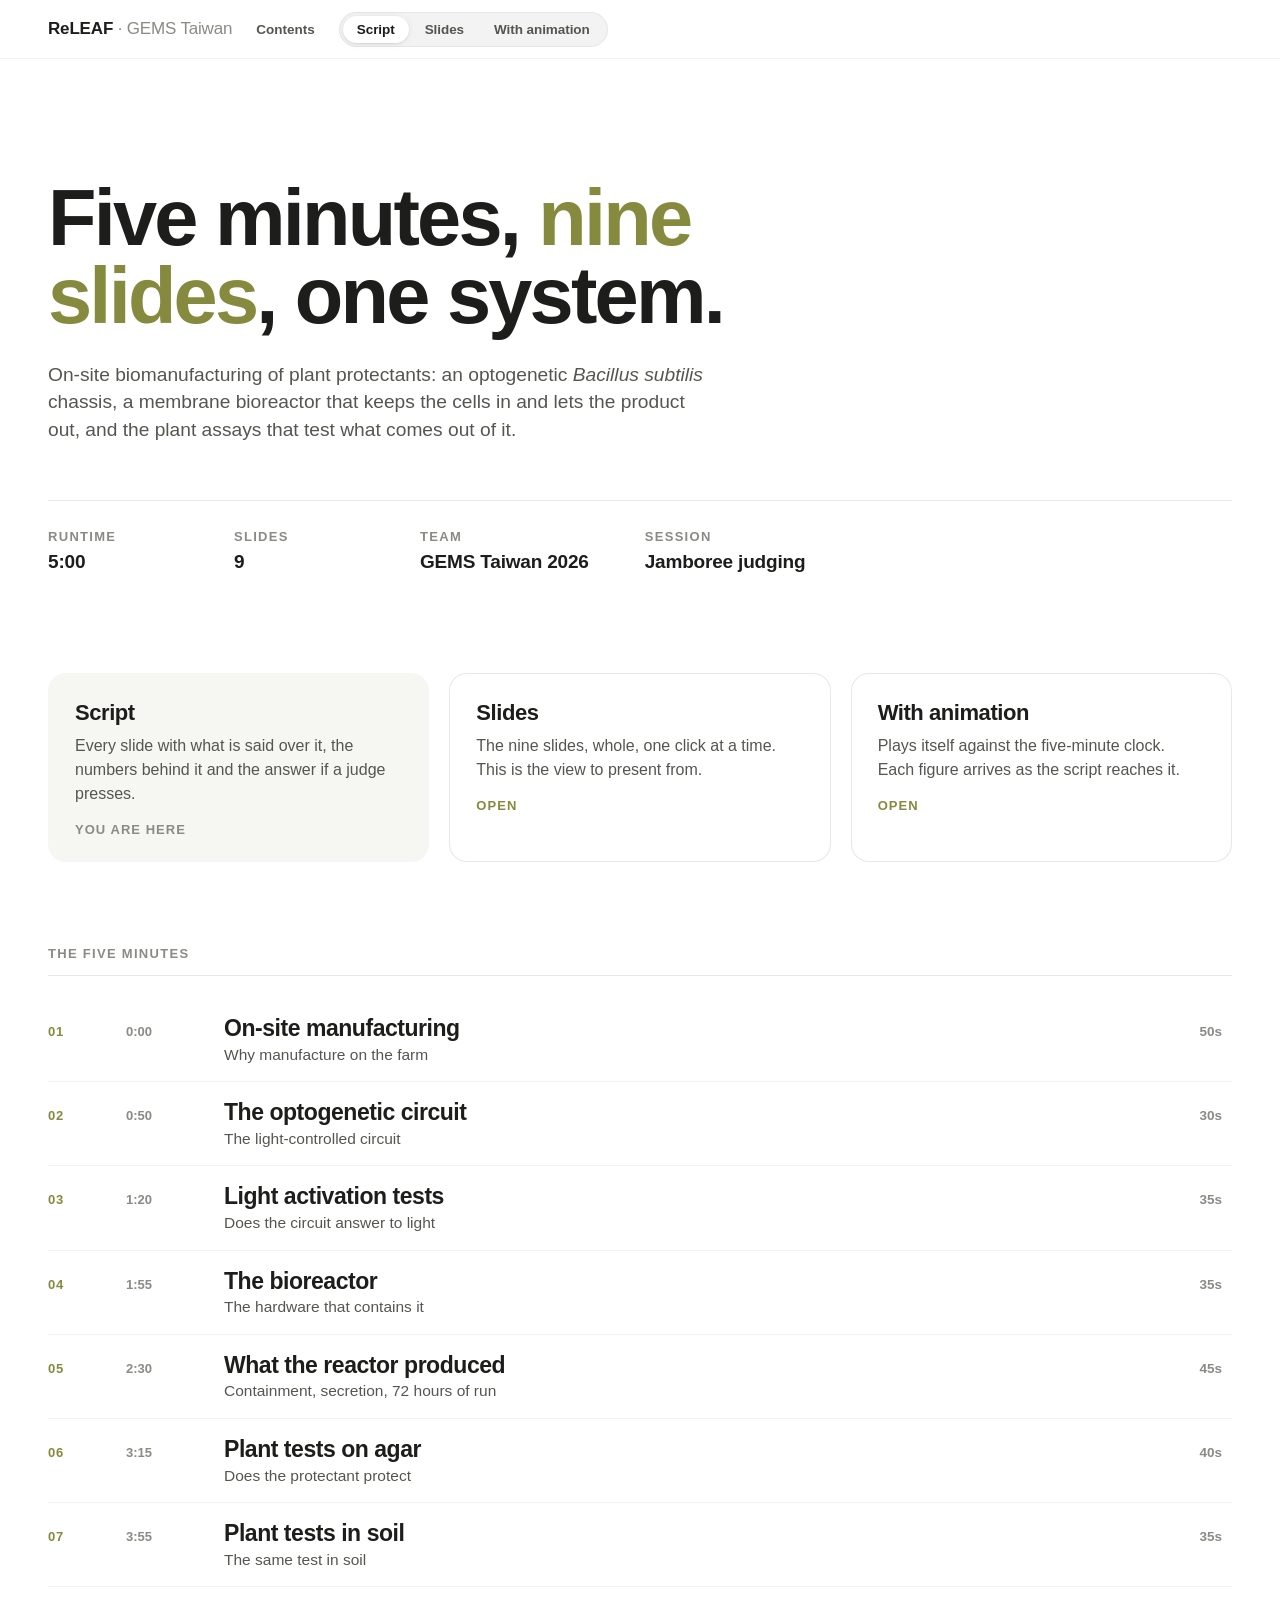
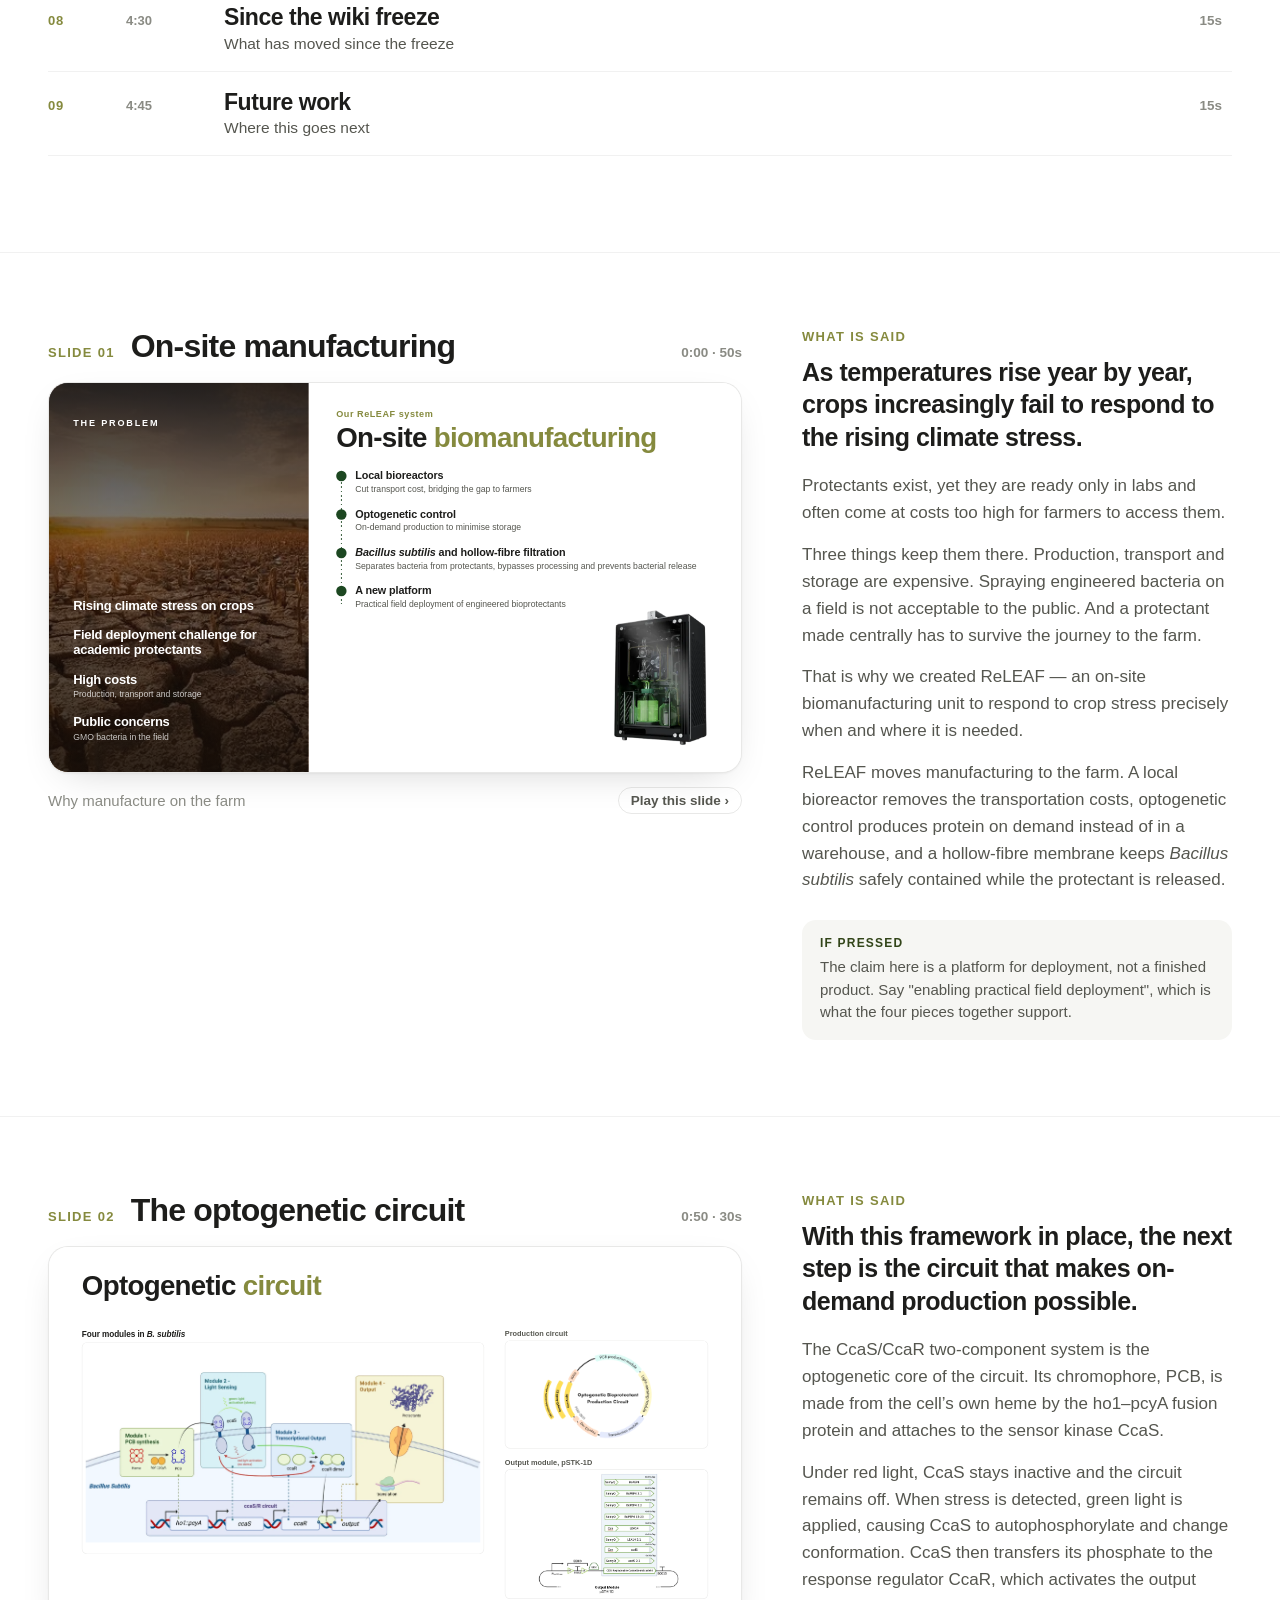
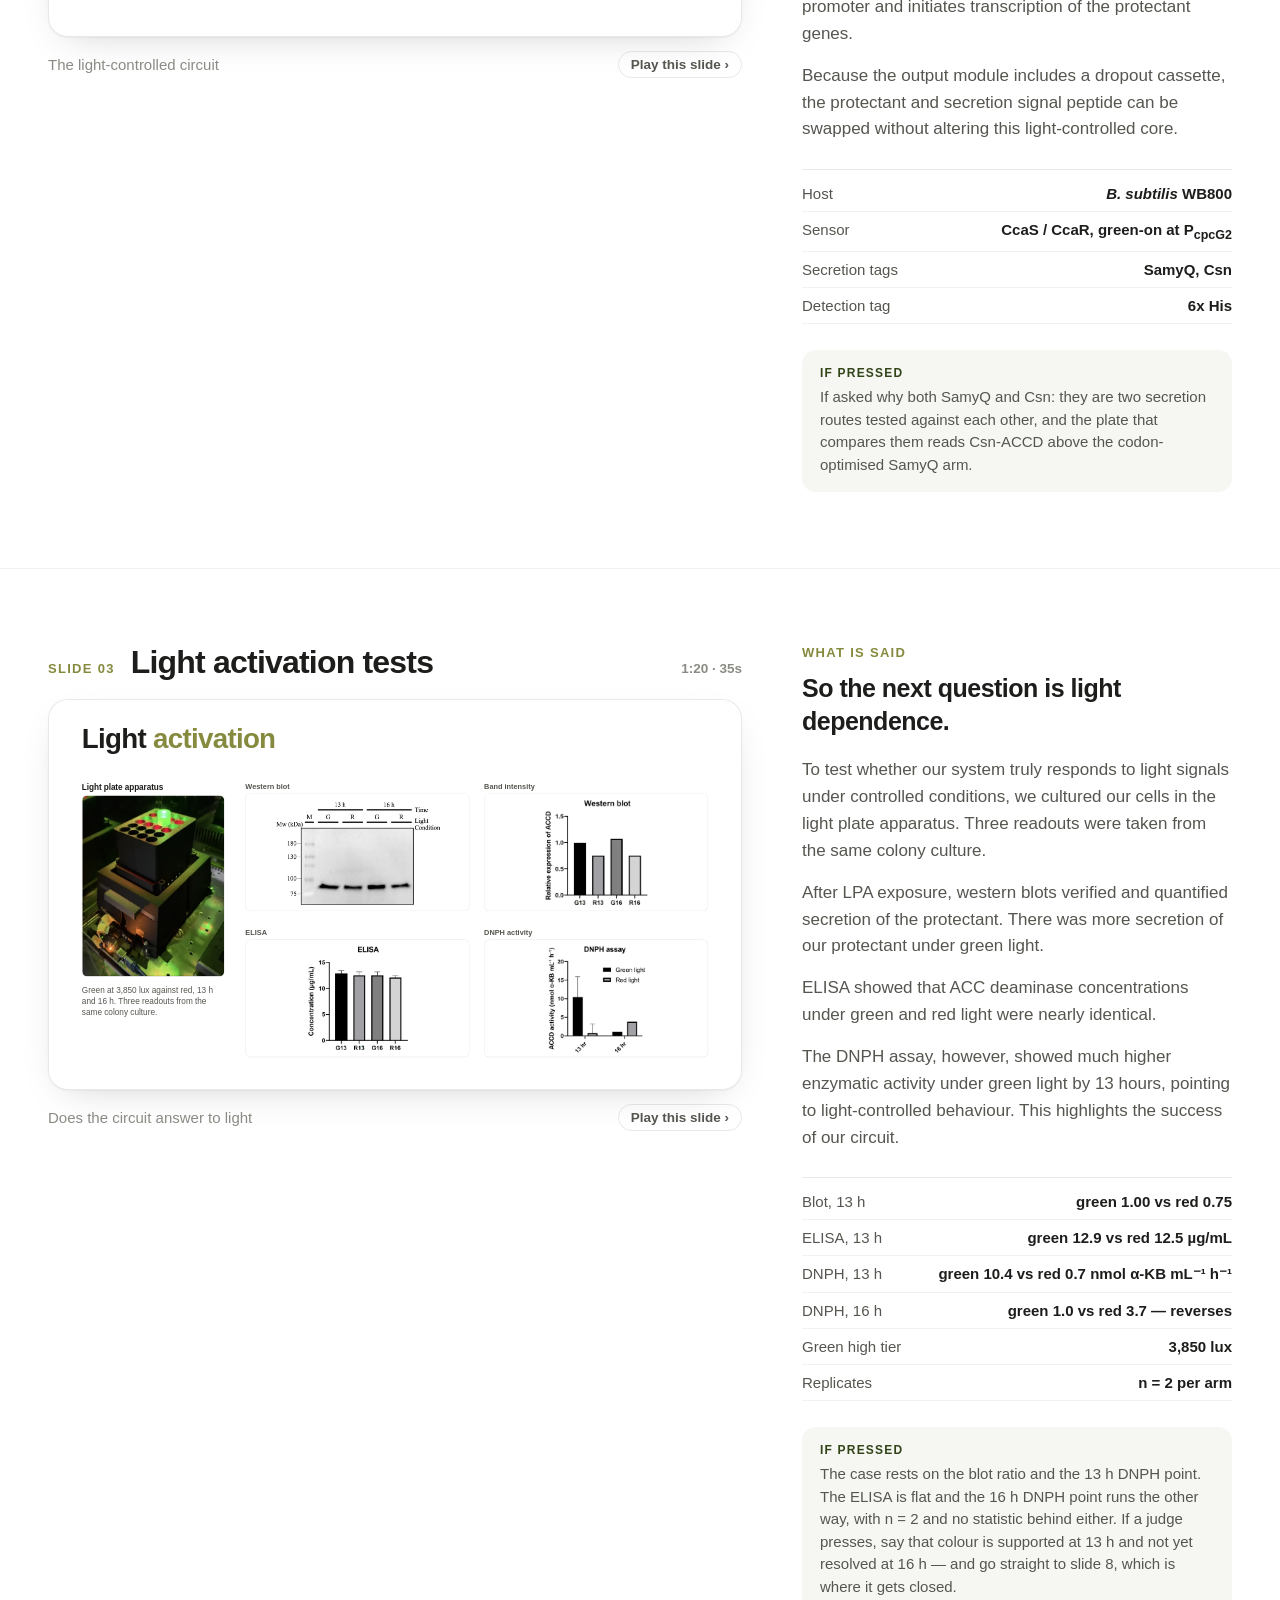
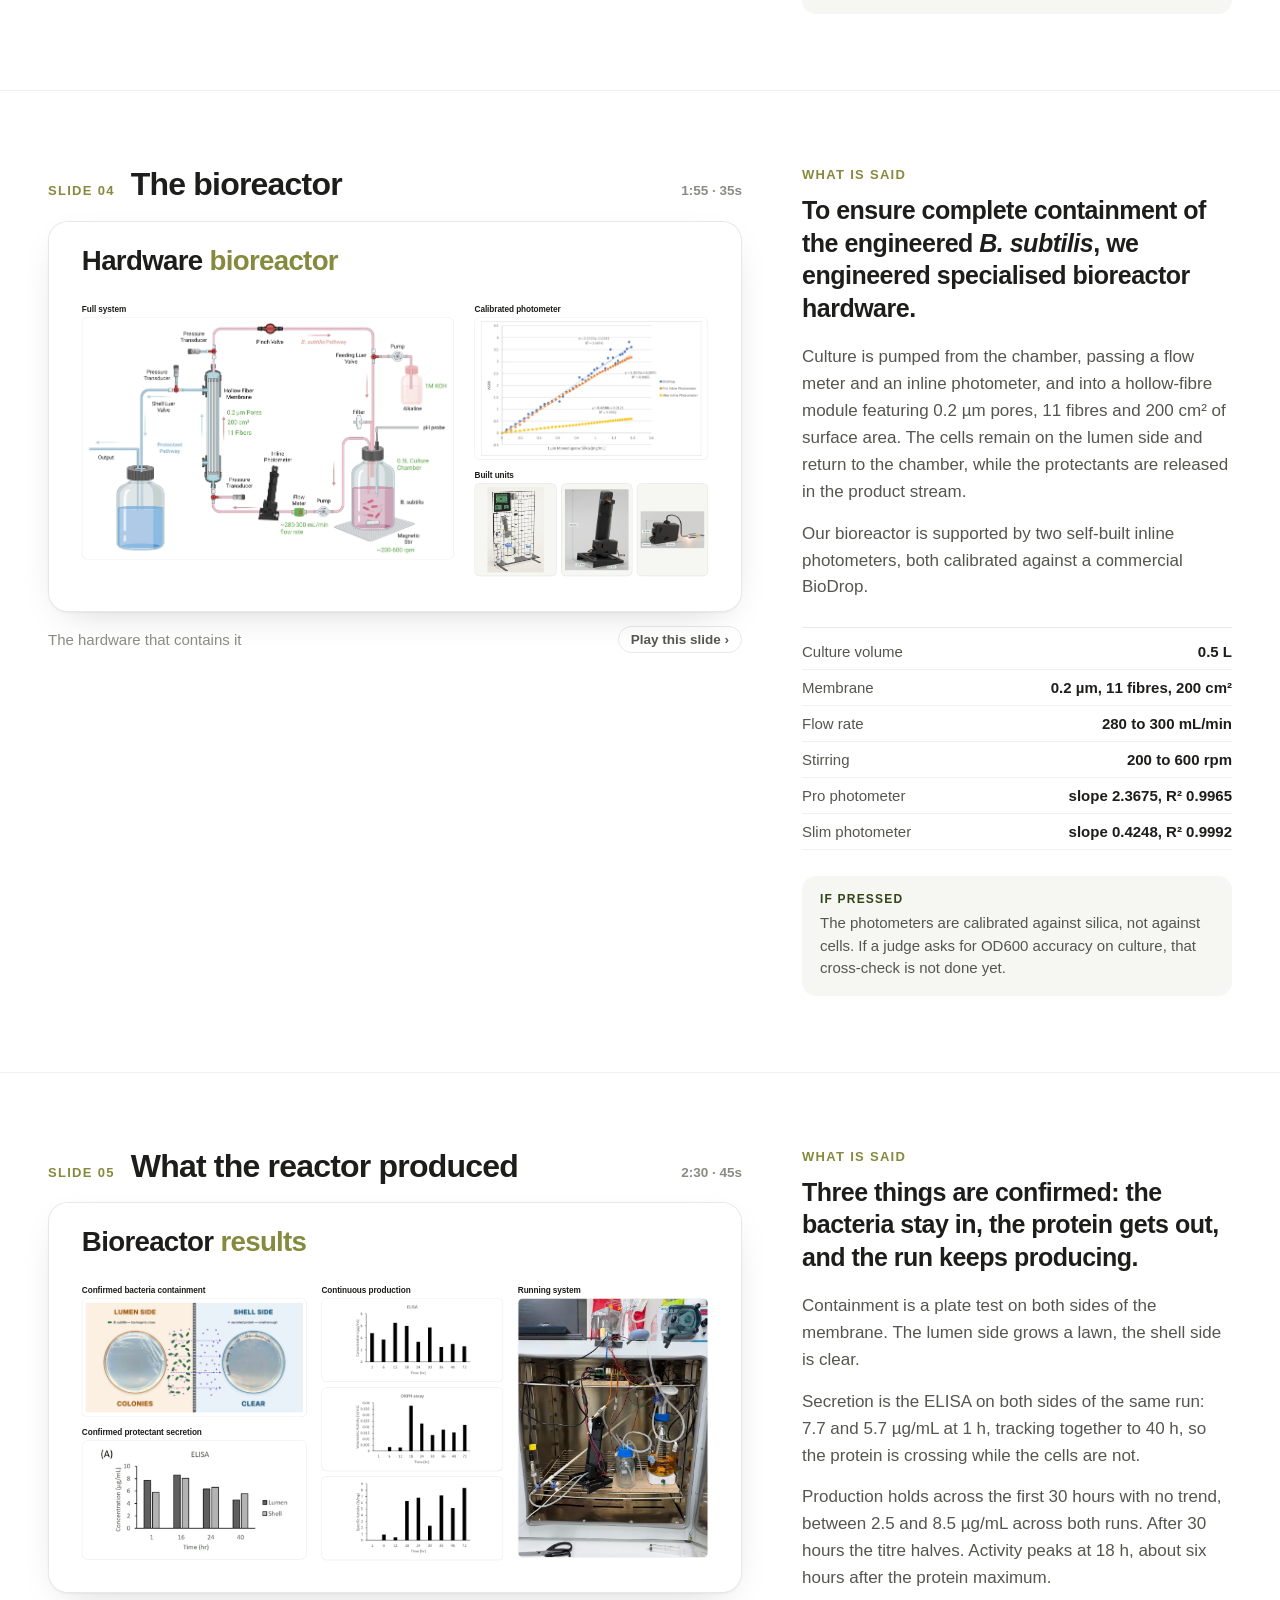
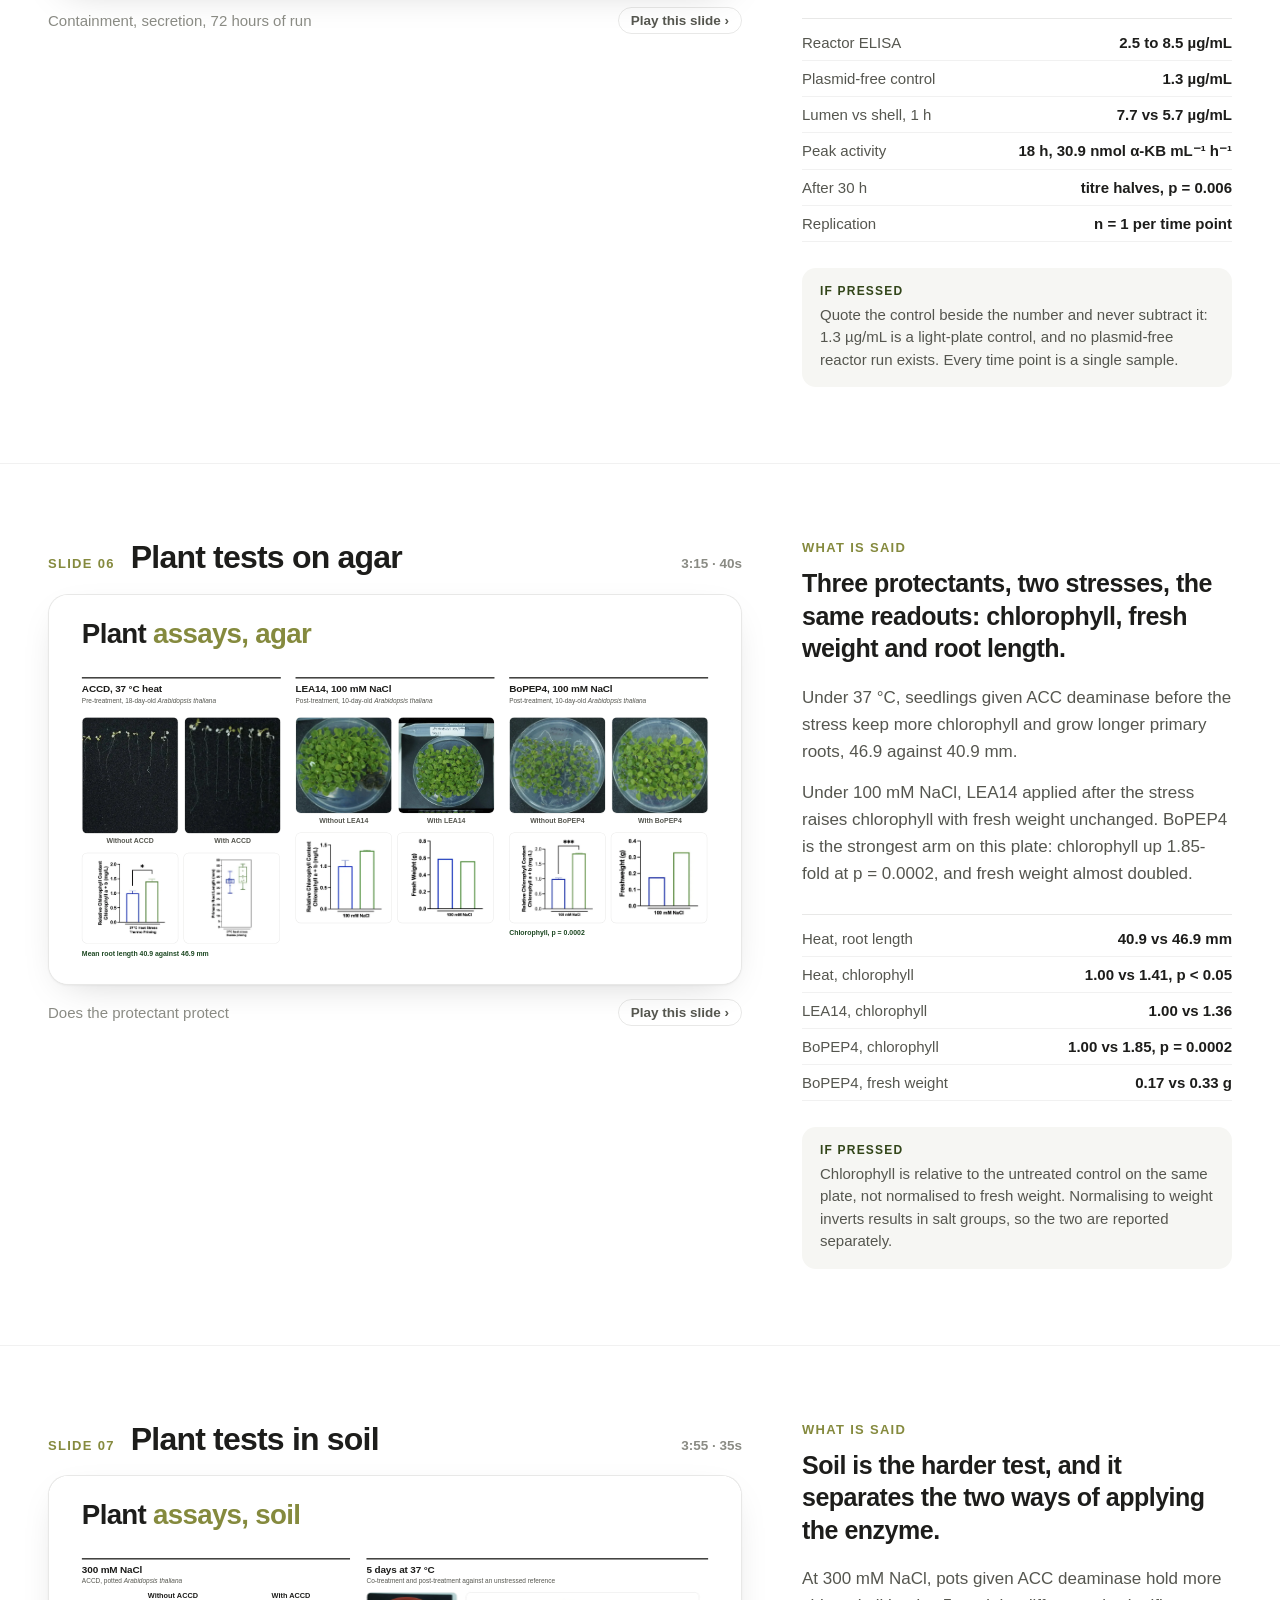
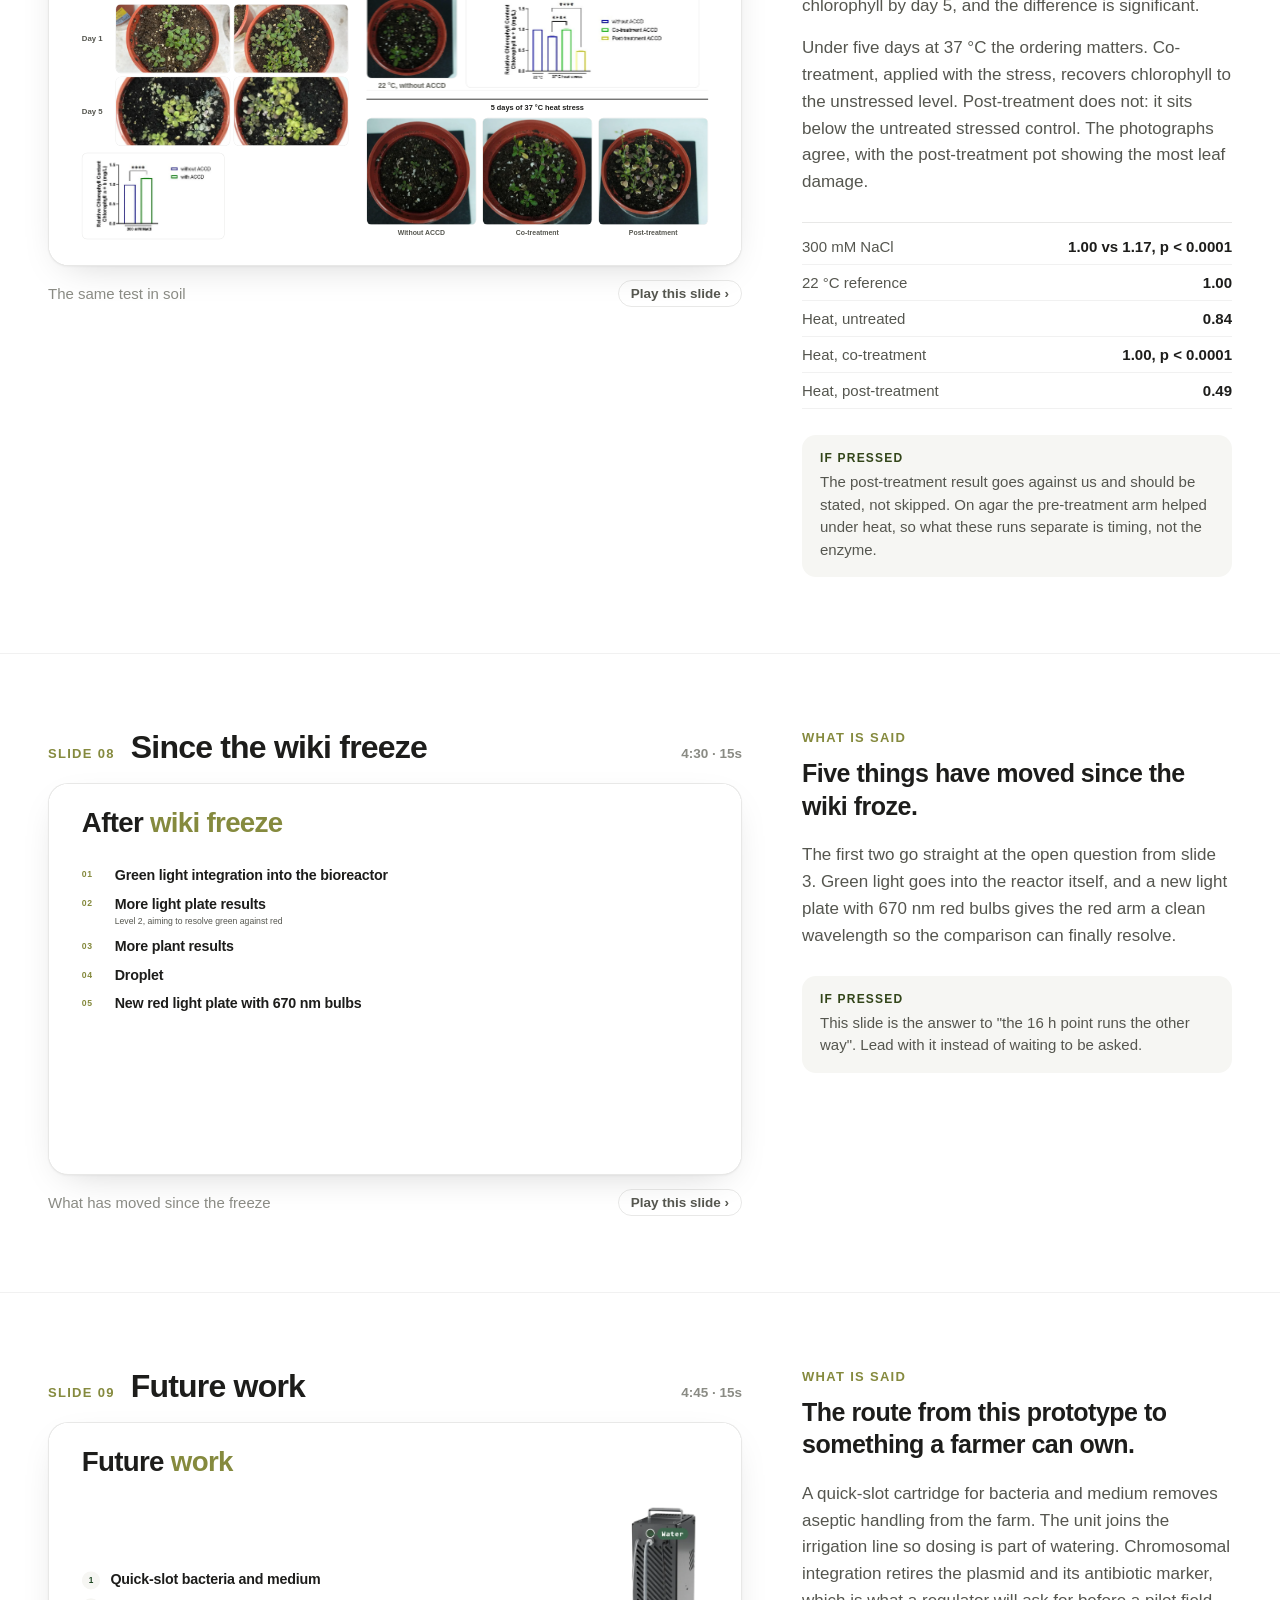
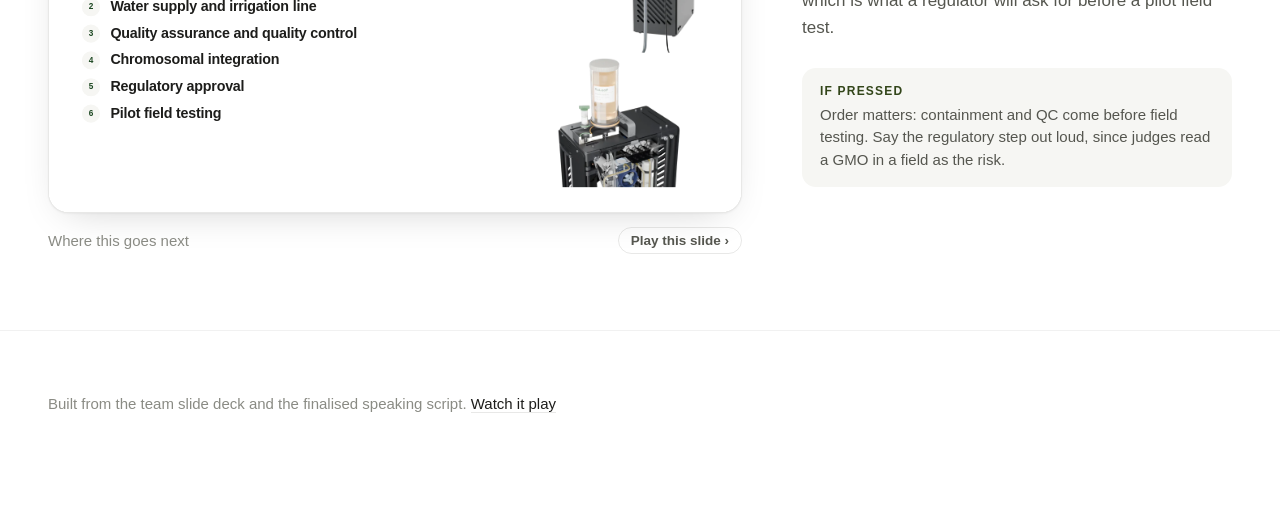
==== commit 2500b80c: "Crop the flow schematic instead of zooming at it Slide 4's push onto the full-system diagram is gone" ====
--- a/index.html
+++ b/index.html
@@ -5,7 +5,7 @@
 <meta name="viewport" content="width=device-width,initial-scale=1">
 <title>ReLEAF · 5-minute judging presentation</title>
 <meta name="description" content="GEMS Taiwan ReLEAF: the nine slides of the five-minute judging presentation, each with its speaking script and the numbers behind it.">
-<link rel="stylesheet" href="assets/deck.css?v=2">
+<link rel="stylesheet" href="assets/deck.css?v=5">
 <style>
 /* ---------- page shell ---------- */
 .wrap{max-width:1600px;margin:0 auto;padding:0 48px}
@@ -160,8 +160,8 @@
   </div>
 </footer>
 
-<script src="assets/nav.js?v=2"></script>
-<script src="assets/deck.js?v=2"></script>
+<script src="assets/nav.js?v=5"></script>
+<script src="assets/deck.js?v=5"></script>
 <script>
 document.getElementById('vsw').innerHTML = viewSwitcher('script');
 
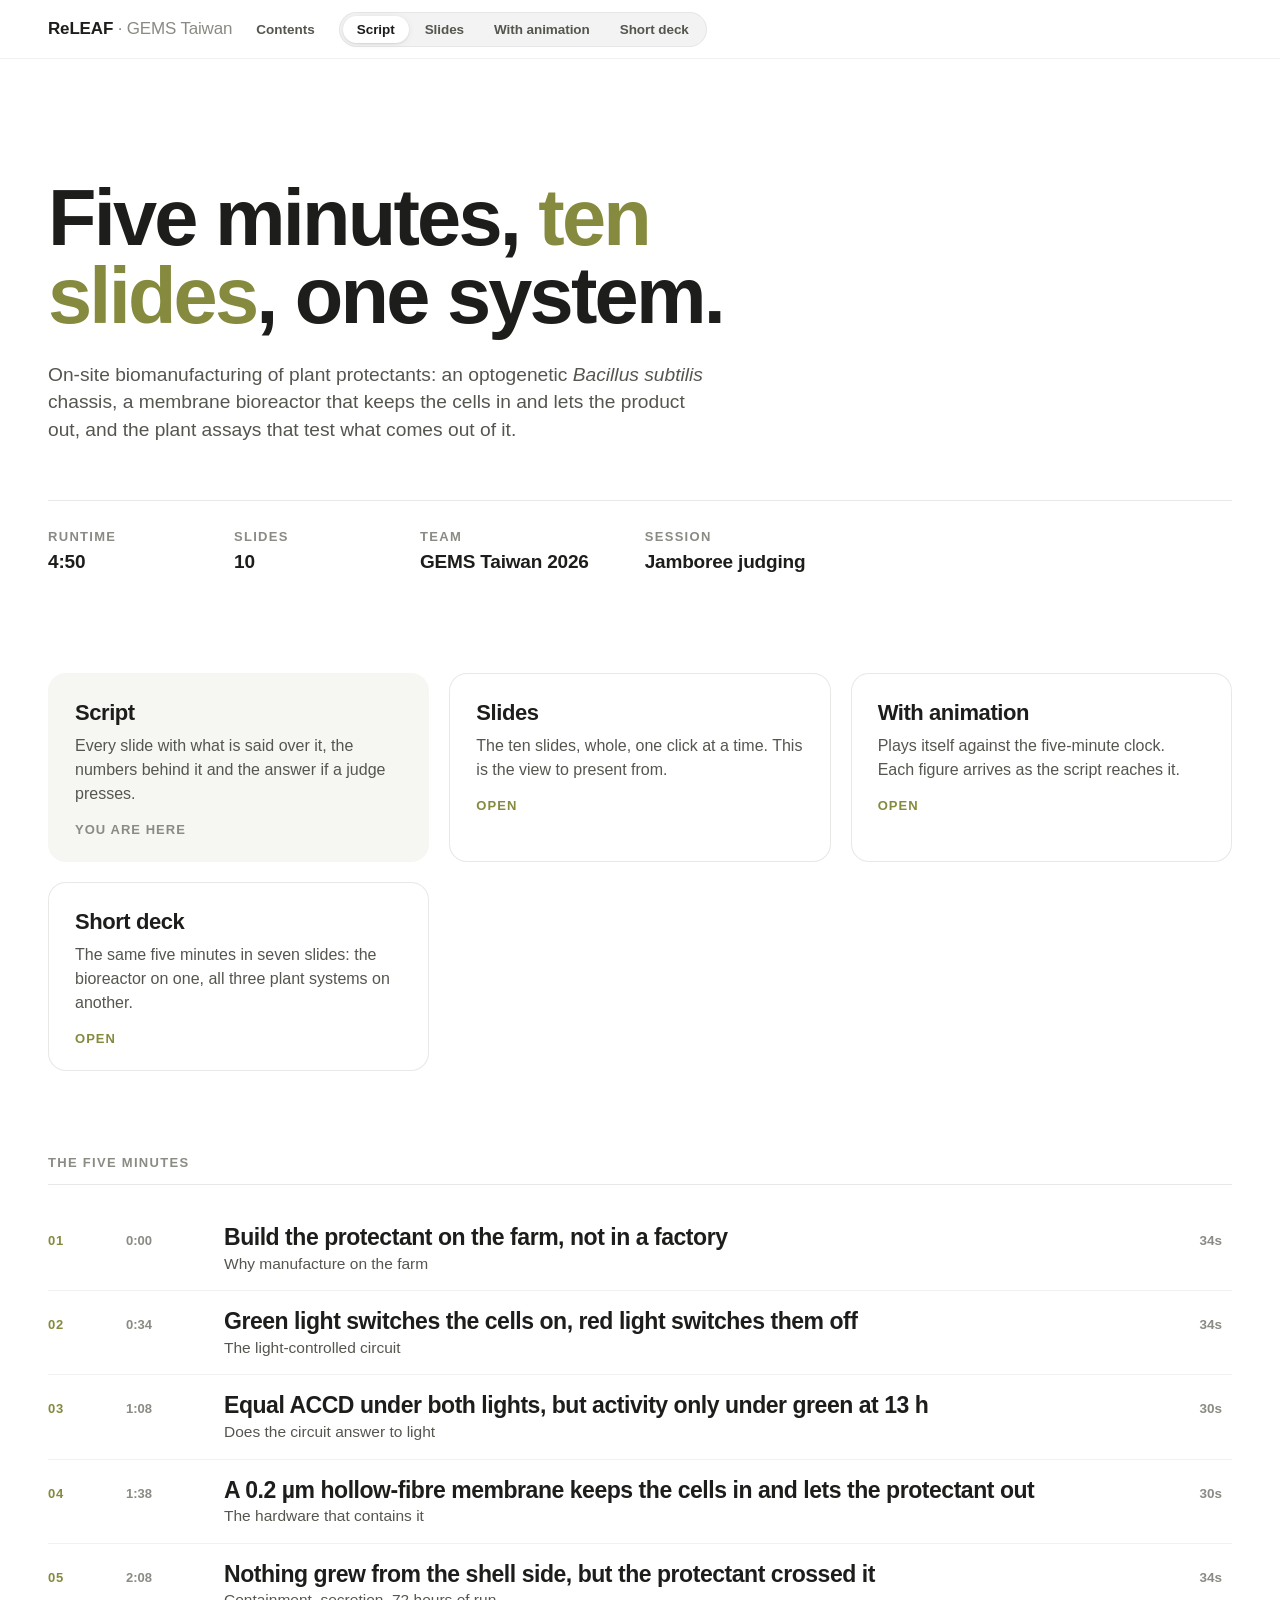
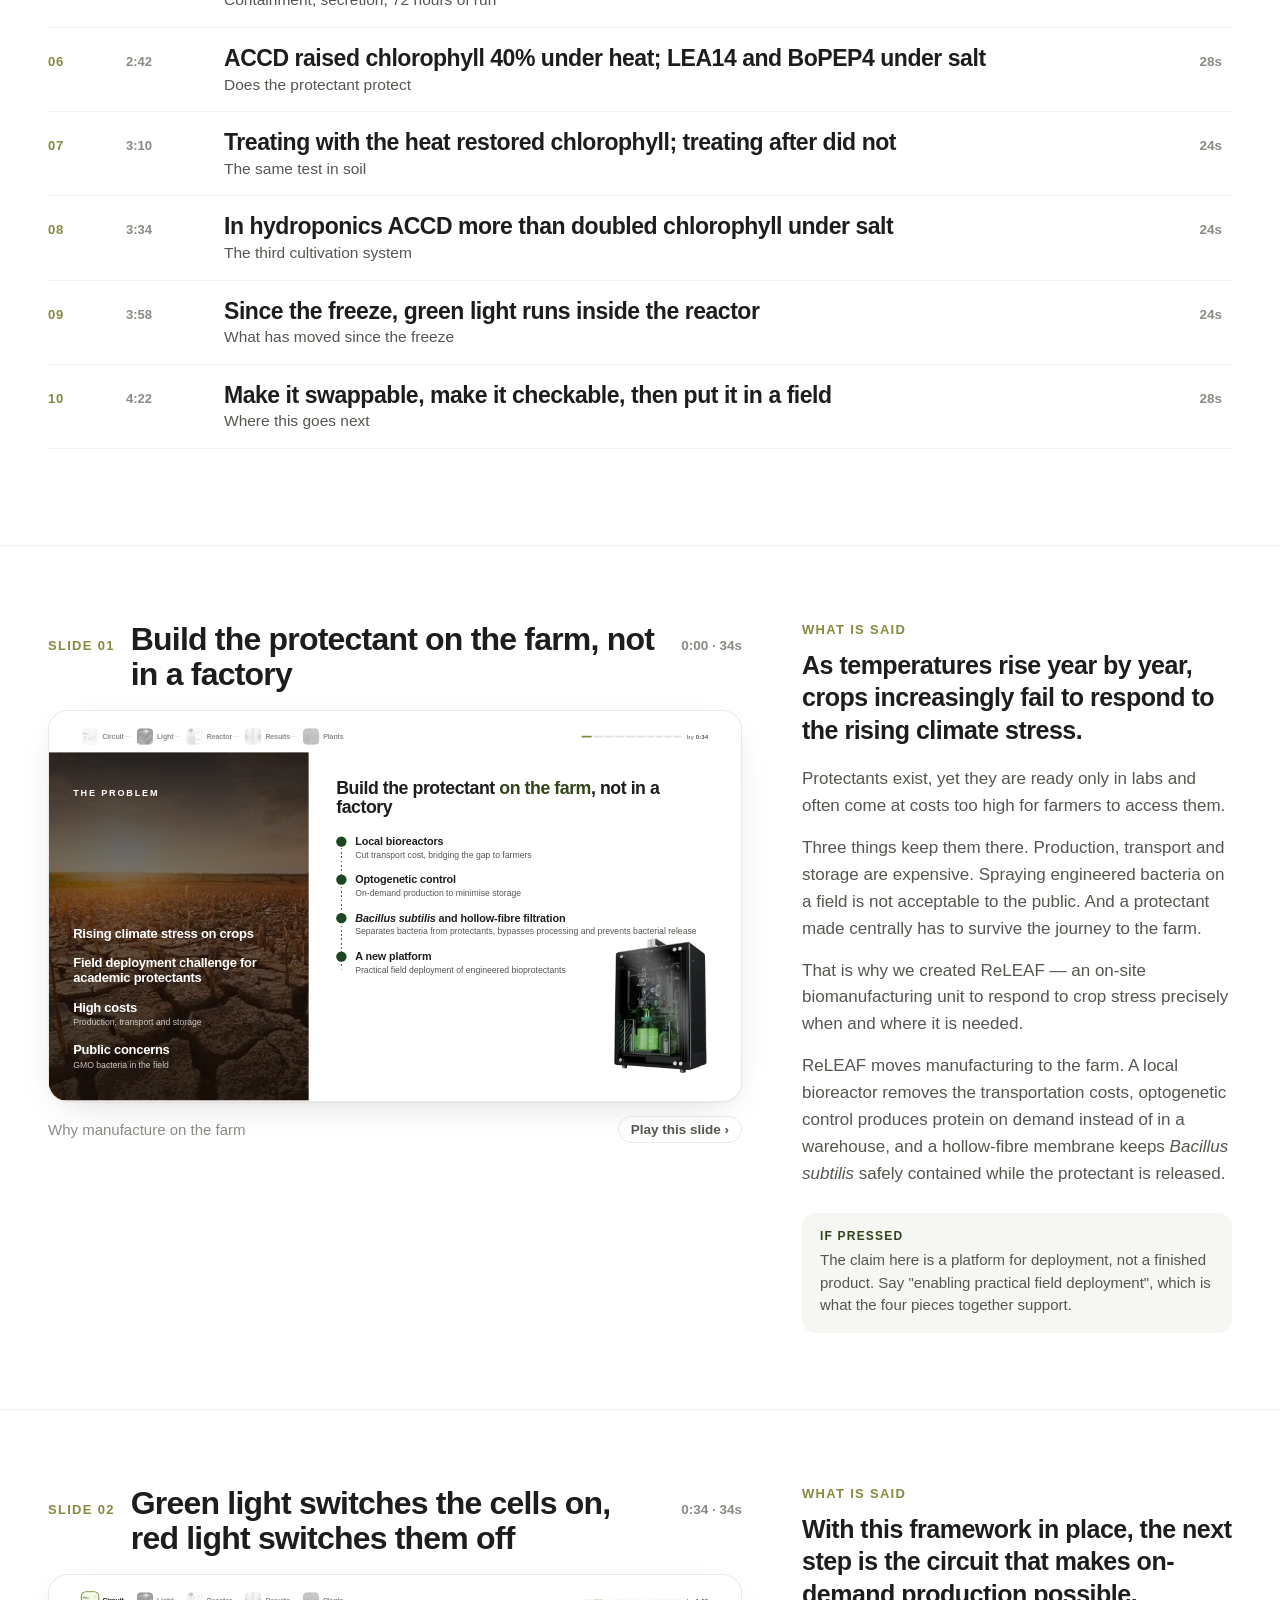
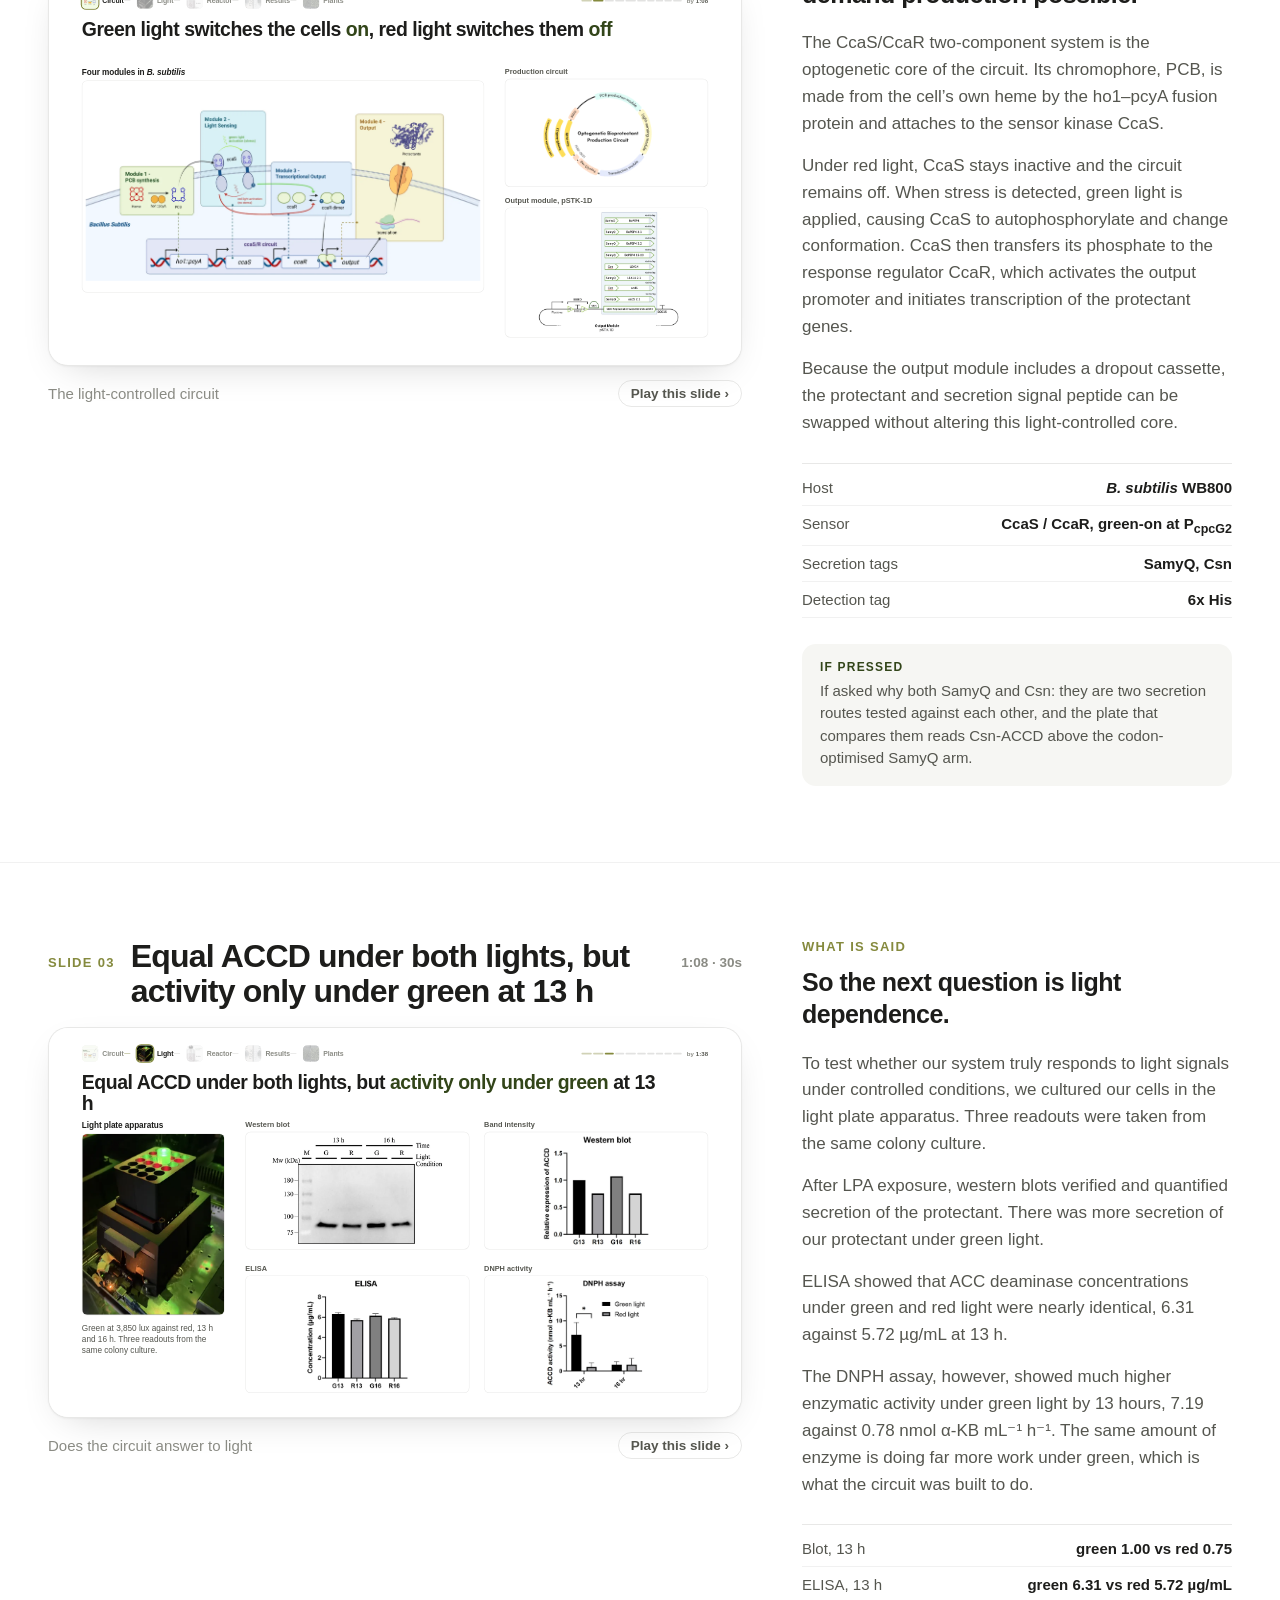
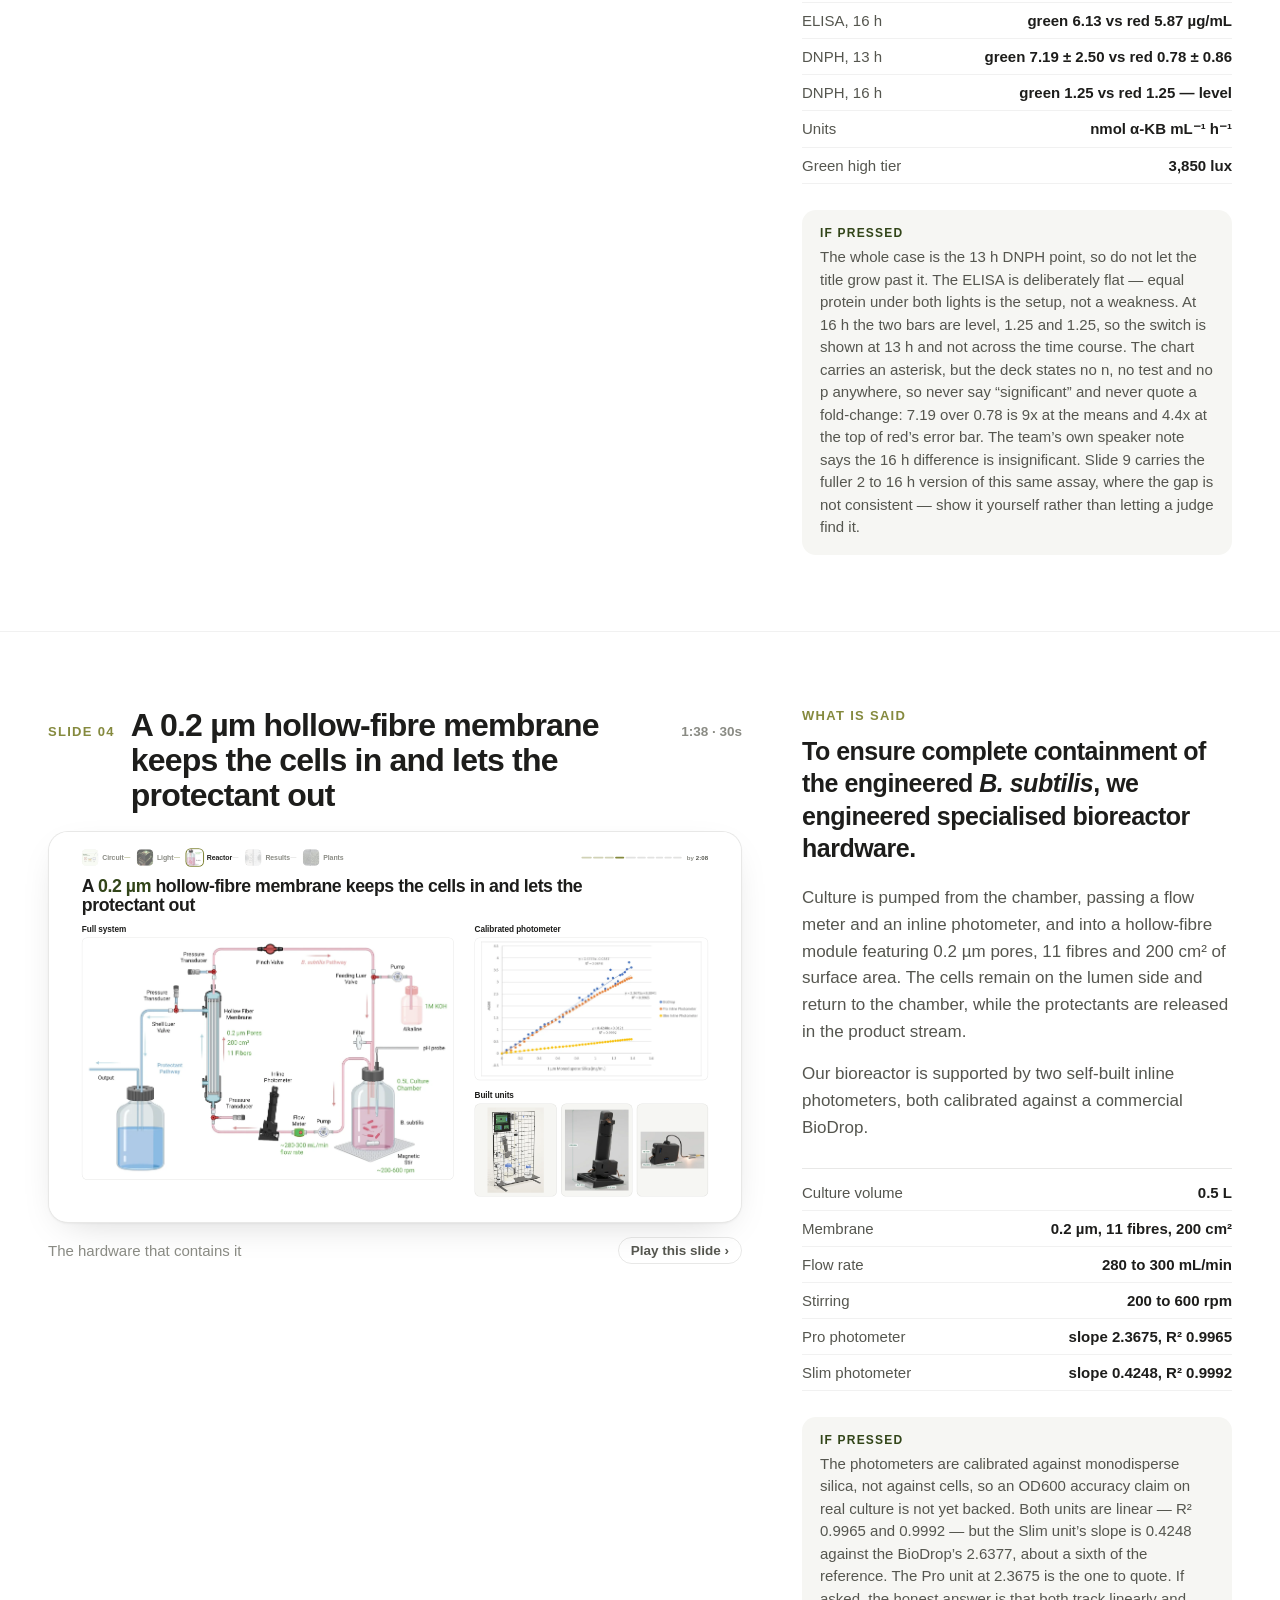
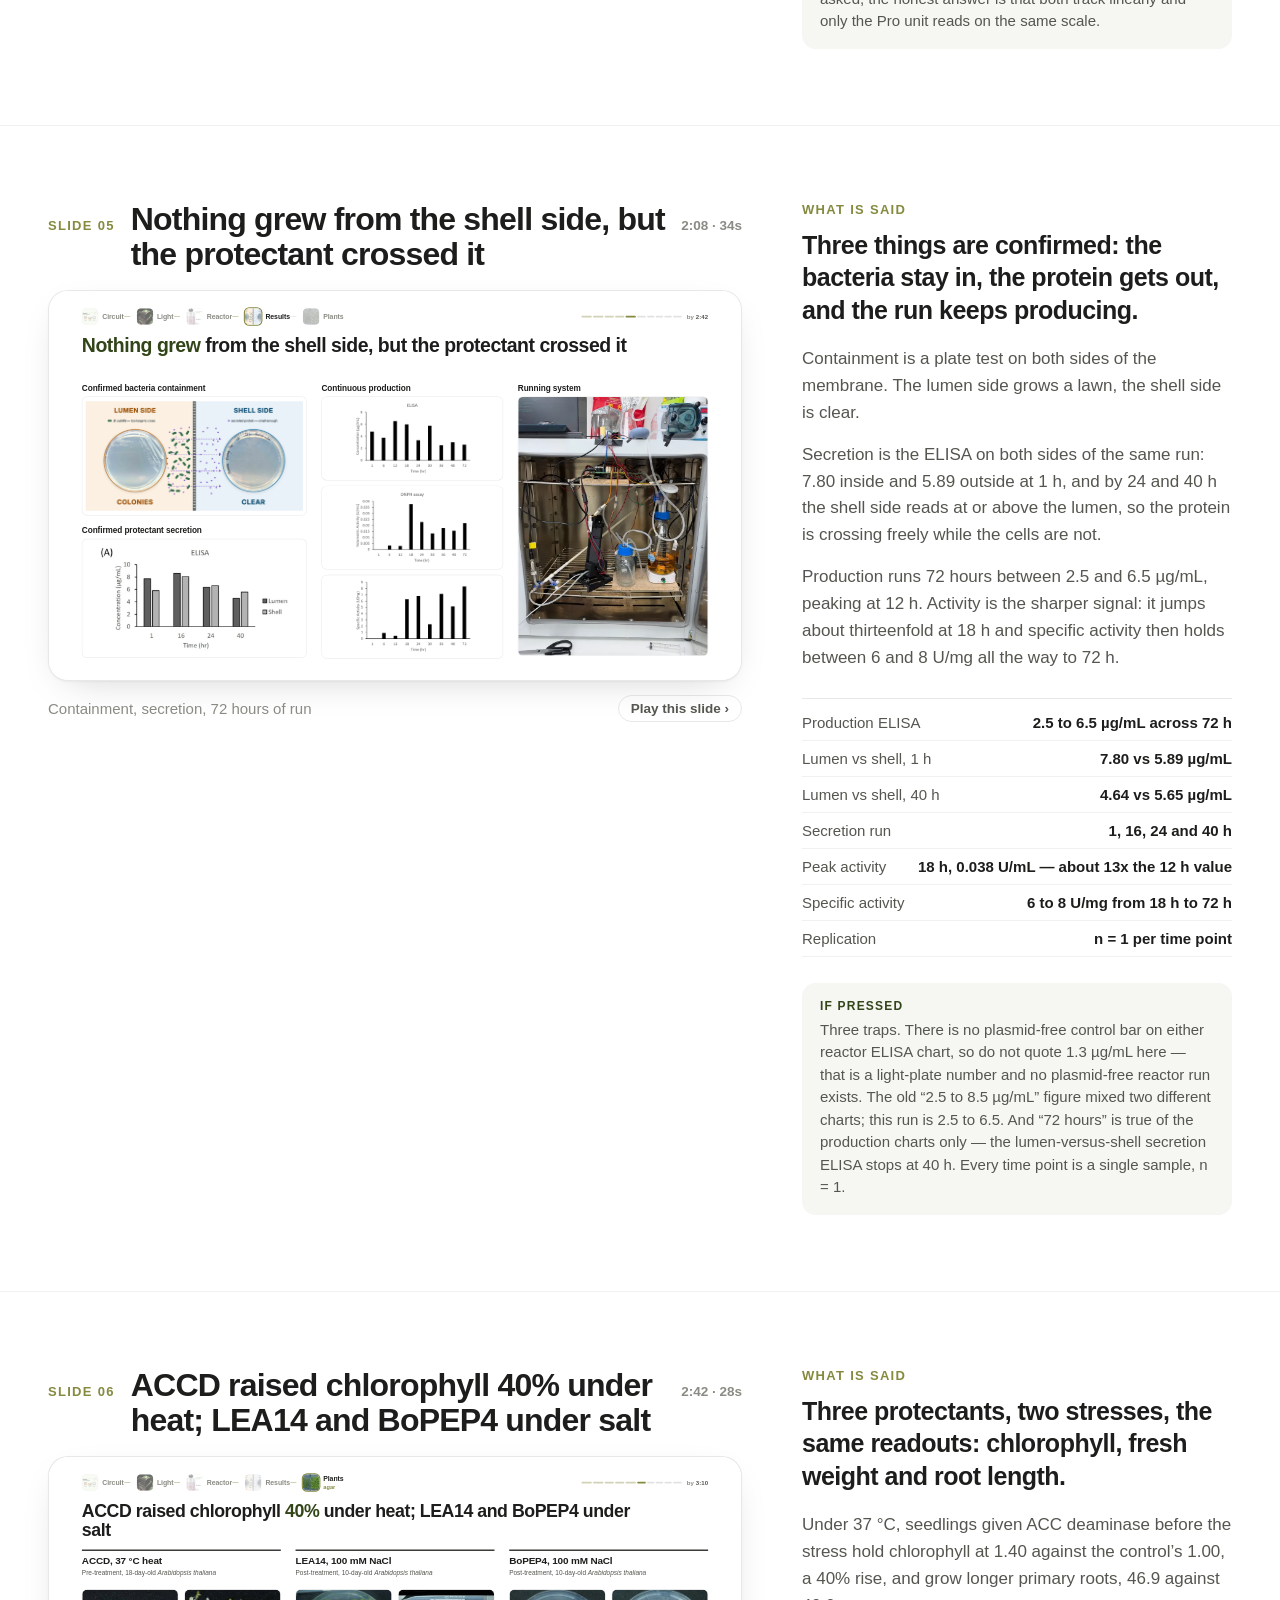
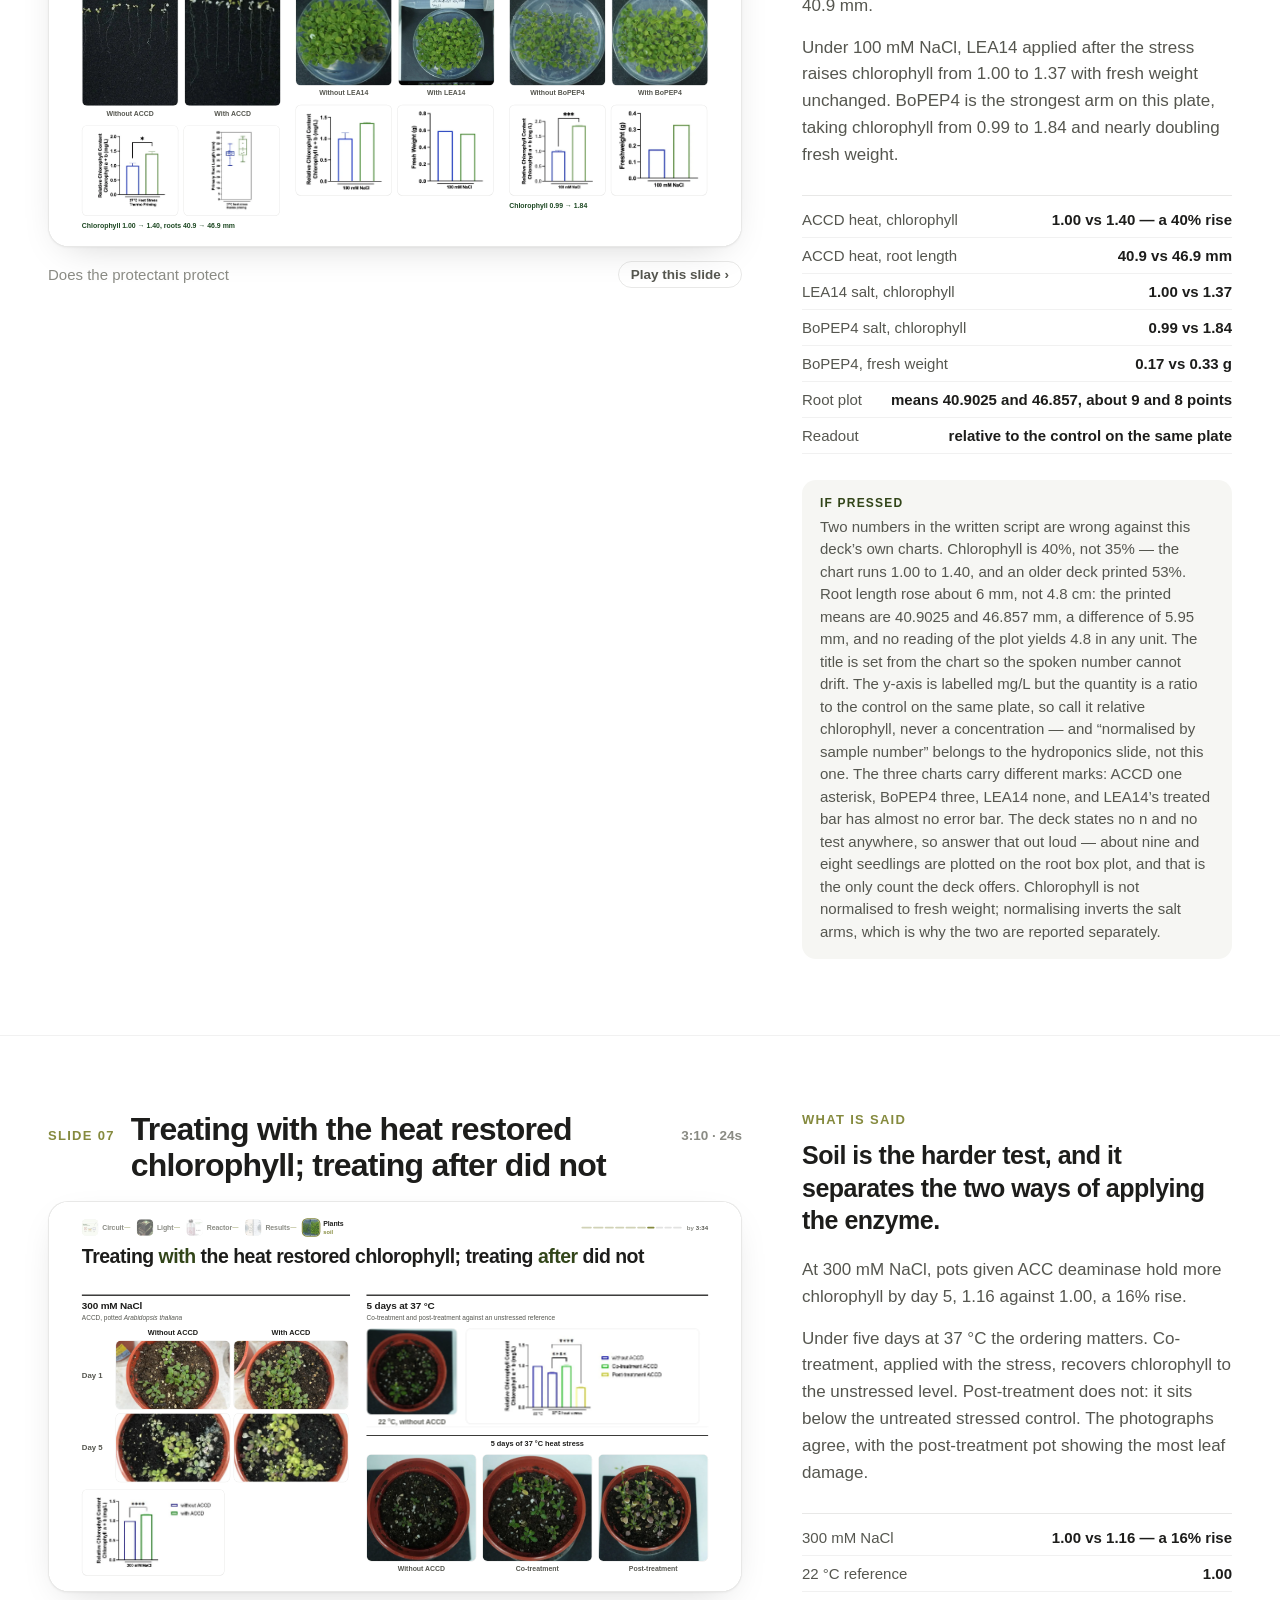
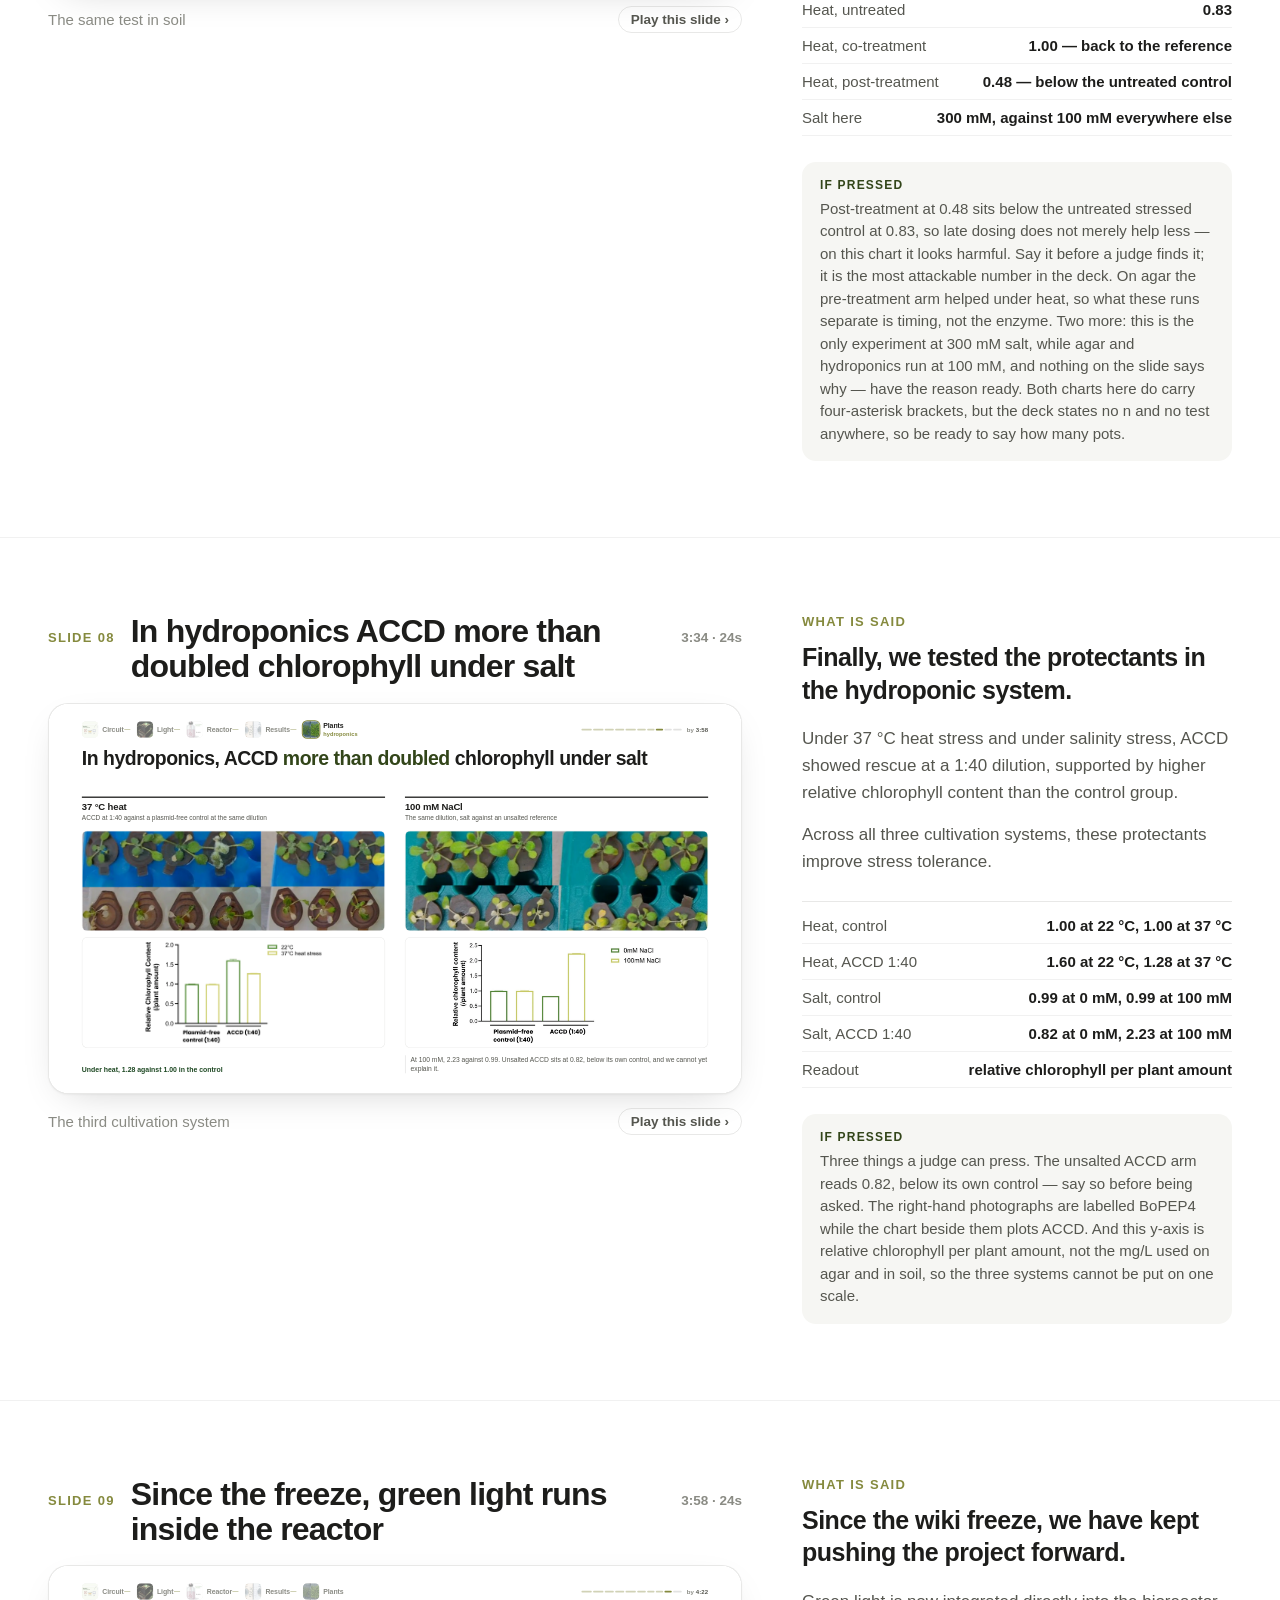
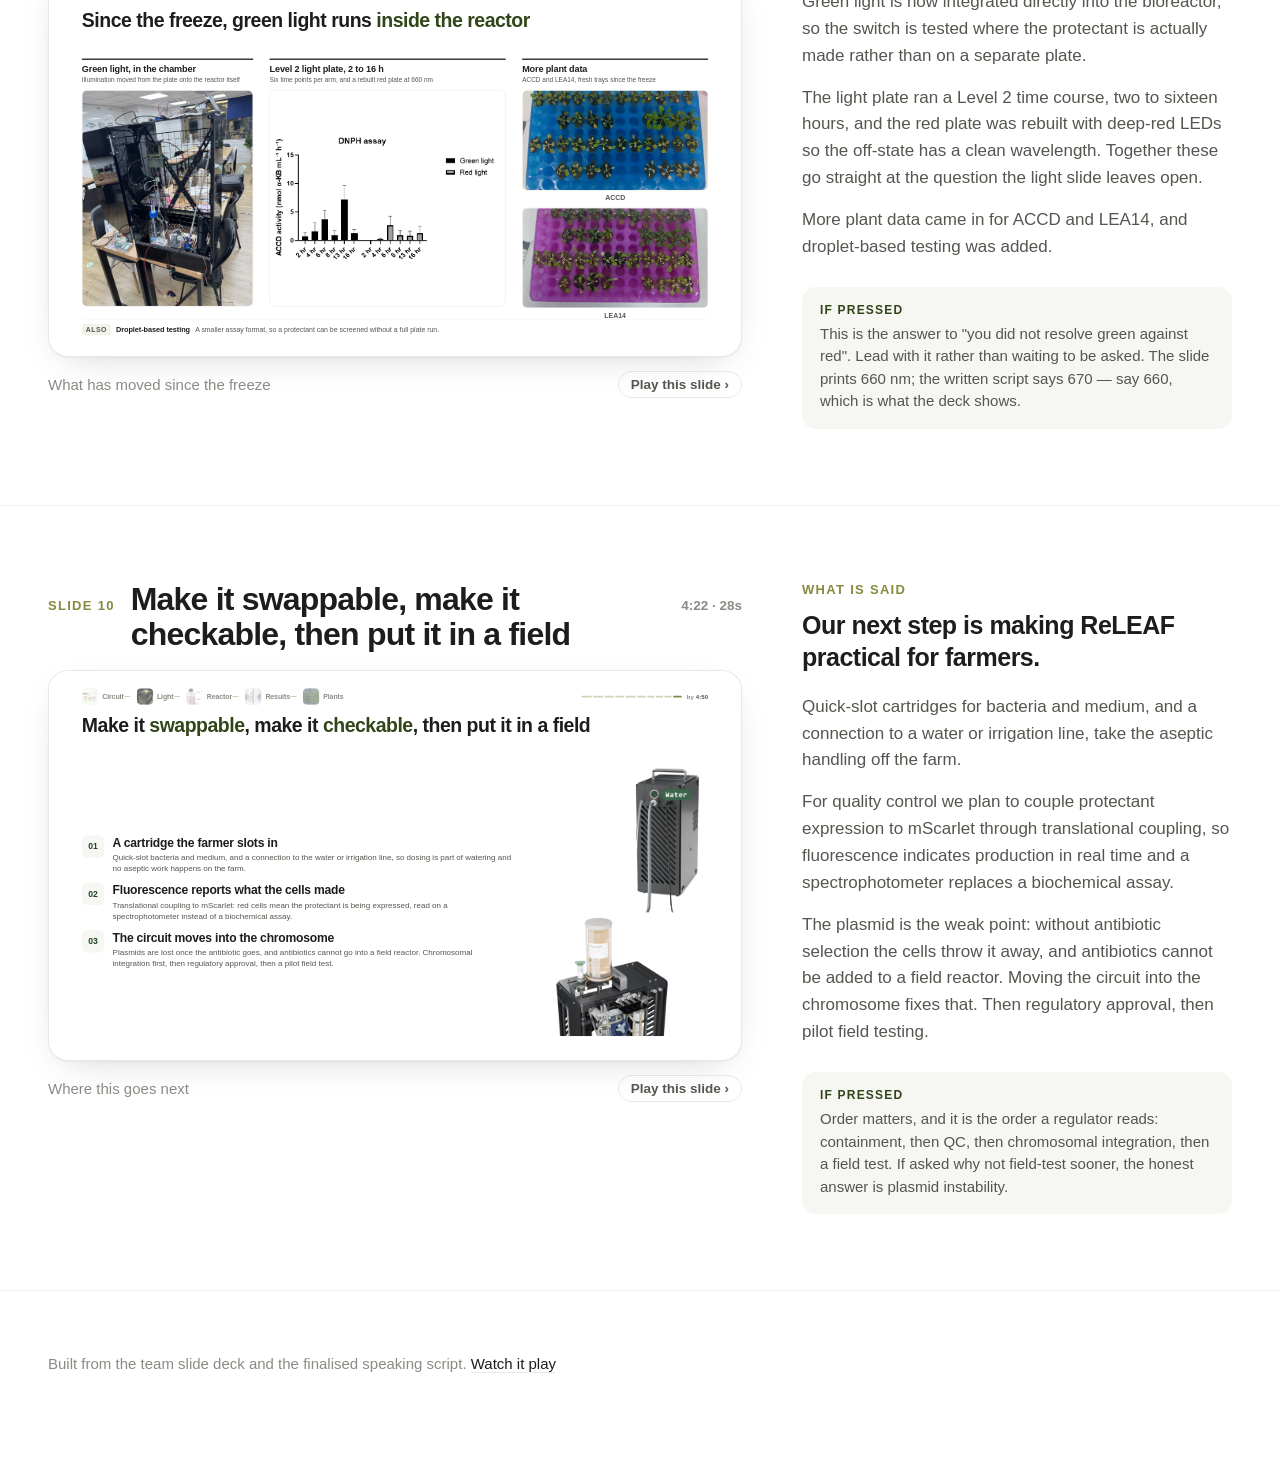
==== commit 15b2d124: "Action titles, a node strip instead of the menu slide, and a short deck The titles were topic labels" ====
--- a/index.html
+++ b/index.html
@@ -4,8 +4,8 @@
 <meta charset="utf-8">
 <meta name="viewport" content="width=device-width,initial-scale=1">
 <title>ReLEAF · 5-minute judging presentation</title>
-<meta name="description" content="GEMS Taiwan ReLEAF: the nine slides of the five-minute judging presentation, each with its speaking script and the numbers behind it.">
-<link rel="stylesheet" href="assets/deck.css?v=5">
+<meta name="description" content="GEMS Taiwan ReLEAF: the ten slides of the five-minute judging presentation, each with its speaking script and the numbers behind it.">
+<link rel="stylesheet" href="assets/deck.css?v=11">
 <style>
 /* ---------- page shell ---------- */
 .wrap{max-width:1600px;margin:0 auto;padding:0 48px}
@@ -129,11 +129,11 @@
 
 <section class="hero">
   <div class="wrap">
-    <h1>Five minutes, <em>nine slides</em>, one system.</h1>
+    <h1>Five minutes, <em>ten slides</em>, one system.</h1>
     <p>On-site biomanufacturing of plant protectants: an optogenetic <i class="sp">Bacillus subtilis</i> chassis, a membrane bioreactor that keeps the cells in and lets the product out, and the plant assays that test what comes out of it.</p>
     <dl class="meta">
-      <div><dt>Runtime</dt><dd>5:00</dd></div>
-      <div><dt>Slides</dt><dd>9</dd></div>
+      <div><dt>Runtime</dt><dd id="stRun">4:50</dd></div>
+      <div><dt>Slides</dt><dd id="stN">10</dd></div>
       <div><dt>Team</dt><dd>GEMS Taiwan 2026</dd></div>
       <div><dt>Session</dt><dd>Jamboree judging</dd></div>
     </dl>
@@ -160,8 +160,8 @@
   </div>
 </footer>
 
-<script src="assets/nav.js?v=5"></script>
-<script src="assets/deck.js?v=5"></script>
+<script src="assets/nav.js?v=11"></script>
+<script src="assets/deck.js?v=11"></script>
 <script>
 document.getElementById('vsw').innerHTML = viewSwitcher('script');
 
@@ -170,6 +170,10 @@
   return `<a class="way${here ? ' here' : ''}" href="${v.href}">
     <b>${v.label}</b><p>${v.blurb}</p><i>${here ? 'You are here' : 'Open'}</i></a>`;
 }).join('');
+
+{ const tot = SLIDES.reduce((a,s)=>a+s.secs,0);
+  document.getElementById('stN').textContent = SLIDES.length;
+  document.getElementById('stRun').textContent = Math.floor(tot/60)+':'+String(tot%60).padStart(2,'0'); }
 
 document.getElementById('toc').innerHTML = SLIDES.map(s => `
 <li><a href="#s${s.n}">
@@ -179,7 +183,7 @@
   <span class="d">${s.secs}s</span>
 </a></li>`).join('');
 
-document.getElementById('rows').innerHTML = SLIDES.map(s => `
+document.getElementById('rows').innerHTML = SLIDES.map((s,i) => `
 <section class="row" id="s${s.n}">
   <div class="wrap">
     <div class="slideCol">
@@ -189,7 +193,7 @@
         <span class="t">${s.time} · ${s.secs}s</span>
       </div>
       <div class="card">
-        <div class="stageWrap"><div class="stage">${s.stage}</div></div>
+        <div class="stageWrap"><div class="stage">${stageHTML(SLIDES,i)}</div></div>
       </div>
       <div class="under">
         <span class="sub">${s.nav}</span>
--- a/assets/deck.css
+++ b/assets/deck.css
@@ -44,8 +44,10 @@
 .s-title{font-size:64px;font-weight:800;letter-spacing:-.025em;line-height:1;
   margin:0;color:var(--ink)}
 .s-title em{font-style:normal;color:var(--olive)}
-.s-head{position:absolute;left:76px;top:56px;right:76px}
-.s-body{position:absolute;left:76px;right:76px;top:190px;bottom:58px;min-height:0}
+/* the node strip takes the top of the stage, so the head and body sit lower;
+   the body keeps its height to within a dozen pixels of the old layout */
+.s-head{position:absolute;left:76px;top:102px;right:76px}
+.s-body{position:absolute;left:76px;right:76px;top:214px;bottom:46px;min-height:0}
 .s-note{font-size:19px;line-height:1.35;color:var(--ink-2);margin:0}
 .cap{font-size:19px;font-weight:650;color:var(--ink);margin:0 0 8px;letter-spacing:-.01em}
 .cap-s{font-size:17px;font-weight:600;color:var(--ink-2);margin:0 0 6px}
@@ -59,7 +61,7 @@
 i.sp{font-style:italic}
 
 /* ---------- Slide 1 ---------- */
-.s1{position:absolute;inset:0;display:grid;grid-template-columns:600px minmax(0,1fr)}
+.s1{position:absolute;inset:96px 0 0 0;display:grid;grid-template-columns:600px minmax(0,1fr)}
 .s1-left{position:relative;overflow:hidden;background:#241a12}
 .s1-left>img{position:absolute;inset:0;width:100%;height:100%;object-fit:cover;
   transform:scale(1.06);transition:transform 9s linear}
@@ -126,27 +128,42 @@
   border-top:2px solid var(--ink);padding-top:8px;margin:18px 0 0}
 .s7 .trio{display:grid;grid-template-columns:254px 254px 254px;gap:14px;margin-top:14px}
 
-/* ---------- Slide 8 ---------- */
-.s8-list{list-style:none;margin:0;padding:0;counter-reset:n;display:grid;gap:26px;max-width:1180px}
-.s8-list li{counter-increment:n;position:relative;padding-left:76px;font-size:33px;
-  font-weight:600;letter-spacing:-.015em;line-height:1.24}
-.s8-list li:before{content:counter(n,decimal-leading-zero);position:absolute;left:0;top:7px;
-  font-size:20px;font-weight:700;color:var(--olive);letter-spacing:.06em}
-.s8-list span{display:block;font-size:20px;font-weight:450;color:var(--ink-2);margin-top:6px;
-  letter-spacing:0}
-
-/* ---------- Slide 9 ---------- */
-.s9{display:grid;grid-template-columns:880px 520px;gap:48px}
-.s9-list{list-style:none;margin:0;padding:0;counter-reset:n;display:grid;gap:22px;align-content:center}
-.s9-list li{counter-increment:n;position:relative;padding-left:66px;font-size:33px;
-  font-weight:650;letter-spacing:-.015em;line-height:1.2}
-.s9-list li:before{content:counter(n);position:absolute;left:0;top:1px;width:42px;height:42px;
-  border-radius:50%;background:var(--bg-2);color:var(--green);font-size:19px;font-weight:700;
-  display:grid;place-items:center}
-.s9-list span{display:block;font-size:19px;font-weight:450;color:var(--ink-2);margin-top:4px}
-.s9 .renders{position:relative}
-.s9 .r-unit{position:absolute;right:12px;top:0;width:188px}
-.s9 .r-core{position:absolute;right:36px;bottom:0;width:368px}
+/* ---------- Slide 8 · hydroponics ---------- */
+.s8{display:grid;grid-template-columns:minmax(0,1fr) minmax(0,1fr);gap:46px}
+.s8 .hd{border-top:3px solid var(--ink);padding-top:9px;margin-bottom:13px;height:52px}
+.s8 .hd h3{margin:0;font-size:22px;font-weight:750;letter-spacing:-.015em}
+.s8 .hd p{margin:3px 0 0;font-size:15px;color:var(--ink-2)}
+.s8 .col{display:grid;grid-template-rows:auto 232px minmax(0,1fr) auto;gap:14px}
+.s8 .pv{font-size:16px;font-weight:650;color:var(--green);margin:0}
+.s8 .open{font-size:15.5px;line-height:1.35;color:var(--ink-2);margin:0;
+  border-left:2px solid var(--line);padding-left:11px}
+
+/* ---------- Slide 9 · since the wiki freeze ---------- */
+.s9f{display:grid;grid-template-columns:396px minmax(0,1fr) 430px;gap:38px;padding-bottom:60px}
+.s9f .col{display:flex;flex-direction:column;min-height:0}
+.s9f .hd{border-top:3px solid var(--ink);padding-top:9px;margin-bottom:14px}
+.s9f .hd h3{margin:0;font-size:21px;font-weight:750;letter-spacing:-.015em}
+.s9f .hd p{margin:3px 0 0;font-size:15px;line-height:1.3;color:var(--ink-2)}
+.s9f .grow{flex:1;min-height:0}
+.s9f .stack{display:grid;grid-template-rows:1fr 1fr;gap:12px;flex:1;min-height:0}
+.s9f .foot{position:absolute;left:0;right:0;bottom:0;display:flex;align-items:center;
+  gap:12px;border-top:1px solid var(--line);padding-top:11px}
+.s9f .foot b{font-size:17px;font-weight:700;letter-spacing:-.01em}
+.s9f .foot span{font-size:16px;color:var(--ink-2)}
+.s9f .tag{font-size:13px;font-weight:700;letter-spacing:.07em;text-transform:uppercase;
+  color:var(--olive);background:rgba(133,138,62,.11);padding:4px 9px;border-radius:5px}
+
+/* ---------- Slide 10 · future work ---------- */
+.s10{display:grid;grid-template-columns:minmax(0,1fr) 404px;gap:50px}
+.s10 .steps{display:grid;gap:20px;align-content:center}
+.s10 .step{display:grid;grid-template-columns:52px minmax(0,1fr);gap:19px;align-items:start}
+.s10 .step .k{width:52px;height:52px;border-radius:13px;background:var(--bg-2);
+  color:var(--green);font-size:20px;font-weight:750;display:grid;place-items:center}
+.s10 .step h3{margin:1px 0 0;font-size:28px;font-weight:700;letter-spacing:-.018em;line-height:1.18}
+.s10 .step p{margin:5px 0 0;font-size:18.5px;line-height:1.36;color:var(--ink-2)}
+.s10 .renders{position:relative}
+.s10 .r-unit{position:absolute;right:4px;top:6px;width:186px}
+.s10 .r-core{position:absolute;left:0;bottom:10px;width:338px}
 
 /* ============================================================
    VIEW SWITCHER — the same three names on every page
@@ -167,3 +184,100 @@
 @media (max-width:720px){
   .vsw a{padding:6px 10px;font-size:12.5px}
 }
+
+/* ============================================================
+   NODE STRIP — the five things, always on screen
+   ------------------------------------------------------------
+   Lives inside the 1600x900 stage, not in the browser chrome, so
+   it is part of every slide in all three views. It replaces the
+   per-slide kicker: the strip is what says where you are.
+
+   Stage geometry it assumes:
+     .nodebar  36 -  82     the strip
+     .s-head  102 - 202     the title (a sentence, up to two lines)
+     .s-body  214 - 854     the slide
+   ============================================================ */
+.nodebar{position:absolute;left:76px;right:76px;top:36px;height:46px;
+  display:flex;align-items:center;gap:30px}
+
+.nodes{list-style:none;margin:0;padding:0;display:flex;align-items:center;gap:0;flex:1}
+.nd{position:relative;display:flex;align-items:center;gap:9px;padding:0 15px 0 0;margin-right:15px}
+.nd:after{content:"";position:absolute;right:0;top:50%;width:14px;height:2px;
+  background:var(--line);transform:translateY(-50%)}
+.nd:last-child{padding-right:0;margin-right:0}
+.nd:last-child:after{display:none}
+.nd.done:after{background:var(--olive);opacity:.45}
+
+.ndi{position:relative;width:38px;height:38px;border-radius:10px;overflow:hidden;
+  background:var(--bg-2);flex:none;
+  box-shadow:inset 0 0 0 1px var(--line);
+  transition:box-shadow .3s var(--ease),filter .3s var(--ease),opacity .3s var(--ease)}
+.ndi img{width:100%;height:100%;object-fit:cover}
+
+.ndl{font-size:16px;font-weight:600;letter-spacing:-.01em;color:var(--ink-3);
+  white-space:nowrap;transition:color .3s var(--ease)}
+.ndl em{display:block;font-style:normal;font-size:13px;font-weight:600;
+  color:var(--olive);letter-spacing:.01em;margin-top:1px}
+
+/* upcoming — recognisable, but out of the way */
+.nd .ndi{filter:saturate(.15) contrast(.92);opacity:.42}
+/* already said */
+.nd.done .ndi{filter:saturate(.5);opacity:.6}
+.nd.done .ndl{color:var(--ink-3)}
+/* where we are */
+.nd.now .ndi{filter:none;opacity:1;box-shadow:inset 0 0 0 1px var(--line),0 0 0 2.5px var(--olive)}
+.nd.now .ndl{color:var(--ink);font-weight:700}
+
+/* a node that owns two adjacent slides keeps one bracket across both */
+.nd.now.span:after{background:var(--olive);opacity:1;height:2.5px}
+
+/* ---- progress: one segment per slide, width = its share of the talk ---- */
+.prog{display:flex;align-items:center;gap:12px;flex:none}
+.pr{display:flex;align-items:center;gap:3px;width:232px}
+.pr i{display:block;height:4px;border-radius:2px;background:rgba(29,29,27,.13);
+  transition:background .3s var(--ease)}
+.pr i.past{background:var(--olive);opacity:.38}
+.pr i.at{background:var(--olive);opacity:1}
+.pt{font-size:14px;font-weight:650;color:var(--ink-3);white-space:nowrap;
+  font-variant-numeric:tabular-nums;letter-spacing:.01em}
+.pt b{color:var(--ink-2);font-weight:650}
+
+/* the live clock caret, painted by show.html / animate.html only */
+.pr{position:relative}
+.pr .caret{position:absolute;top:-4px;width:2px;height:12px;border-radius:1px;
+  background:var(--ink);opacity:0;transition:left .5s linear,opacity .3s var(--ease),background .3s}
+.pr .caret.on{opacity:.55}
+.pr .caret.late{background:#a33;opacity:1}
+
+/* the title is now a sentence, so it sets smaller and may run to two lines */
+.s-claim{font-size:45px;font-weight:750;letter-spacing:-.025em;line-height:1.08;
+  margin:0;color:var(--ink);max-width:1330px}
+.s-claim em{font-style:normal;color:var(--olive-d)}
+.s-claim b{font-weight:800;color:var(--olive-d)}
+.s-claim i.sp{font-style:italic;font-weight:inherit}
+.s-claim.two{font-size:41px}
+
+/* ============================================================
+   THE SHORT DECK — short.html
+   Two slides carry what the long deck spends five on: one
+   bioreactor slide (hardware and results) and one plant slide
+   (agar, soil and hydroponics side by side).
+   ============================================================ */
+.sbr{display:grid;grid-template-columns:544px minmax(0,1fr) 412px;gap:34px}
+.sbr .col{display:flex;flex-direction:column;min-height:0}
+.sbr .spec{display:flex;gap:26px;margin:14px 0 0}
+.sbr .spec div{flex:1}
+.sbr .spec b{display:block;font-size:24px;font-weight:750;letter-spacing:-.02em;color:var(--green)}
+.sbr .spec span{display:block;font-size:15px;color:var(--ink-2);margin-top:1px;line-height:1.25}
+.sbr .charts{display:grid;gap:11px;flex:1;min-height:0}
+
+.spl{display:grid;grid-template-columns:repeat(3,minmax(0,1fr));gap:36px}
+.spl .col{display:flex;flex-direction:column;min-height:0}
+.spl .hd{border-top:3px solid var(--ink);padding-top:9px;margin-bottom:13px;height:62px}
+.spl .hd h3{margin:0;font-size:22px;font-weight:750;letter-spacing:-.015em}
+.spl .hd p{margin:3px 0 0;font-size:15px;color:var(--ink-2);line-height:1.28}
+.spl .pair{display:grid;grid-template-columns:1fr 1fr;gap:12px}
+.spl .trio{display:grid;grid-template-columns:repeat(3,1fr);gap:9px}
+.spl .pv{font-size:17px;font-weight:650;color:var(--green);margin:13px 0 0;line-height:1.3}
+.spl .open{font-size:15px;line-height:1.34;color:var(--ink-2);margin:9px 0 0;
+  border-left:2px solid var(--line);padding-left:10px}
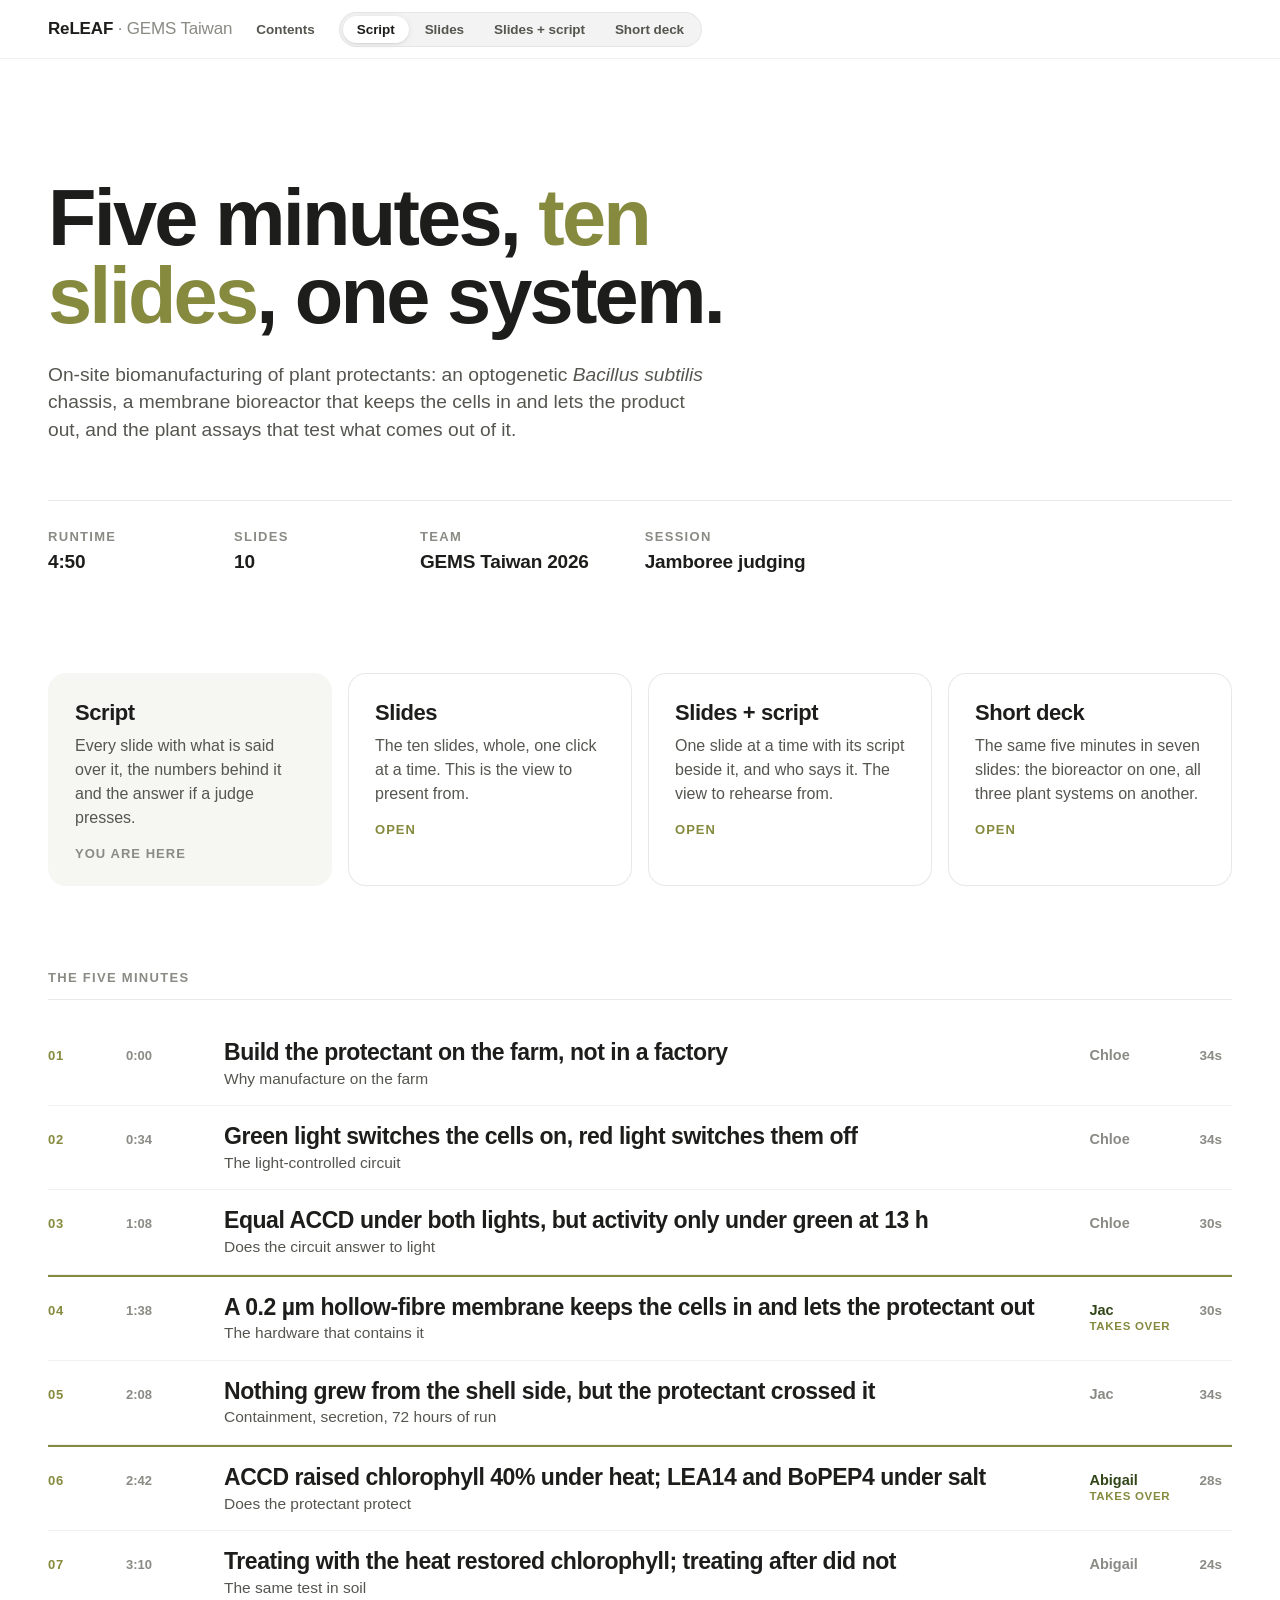
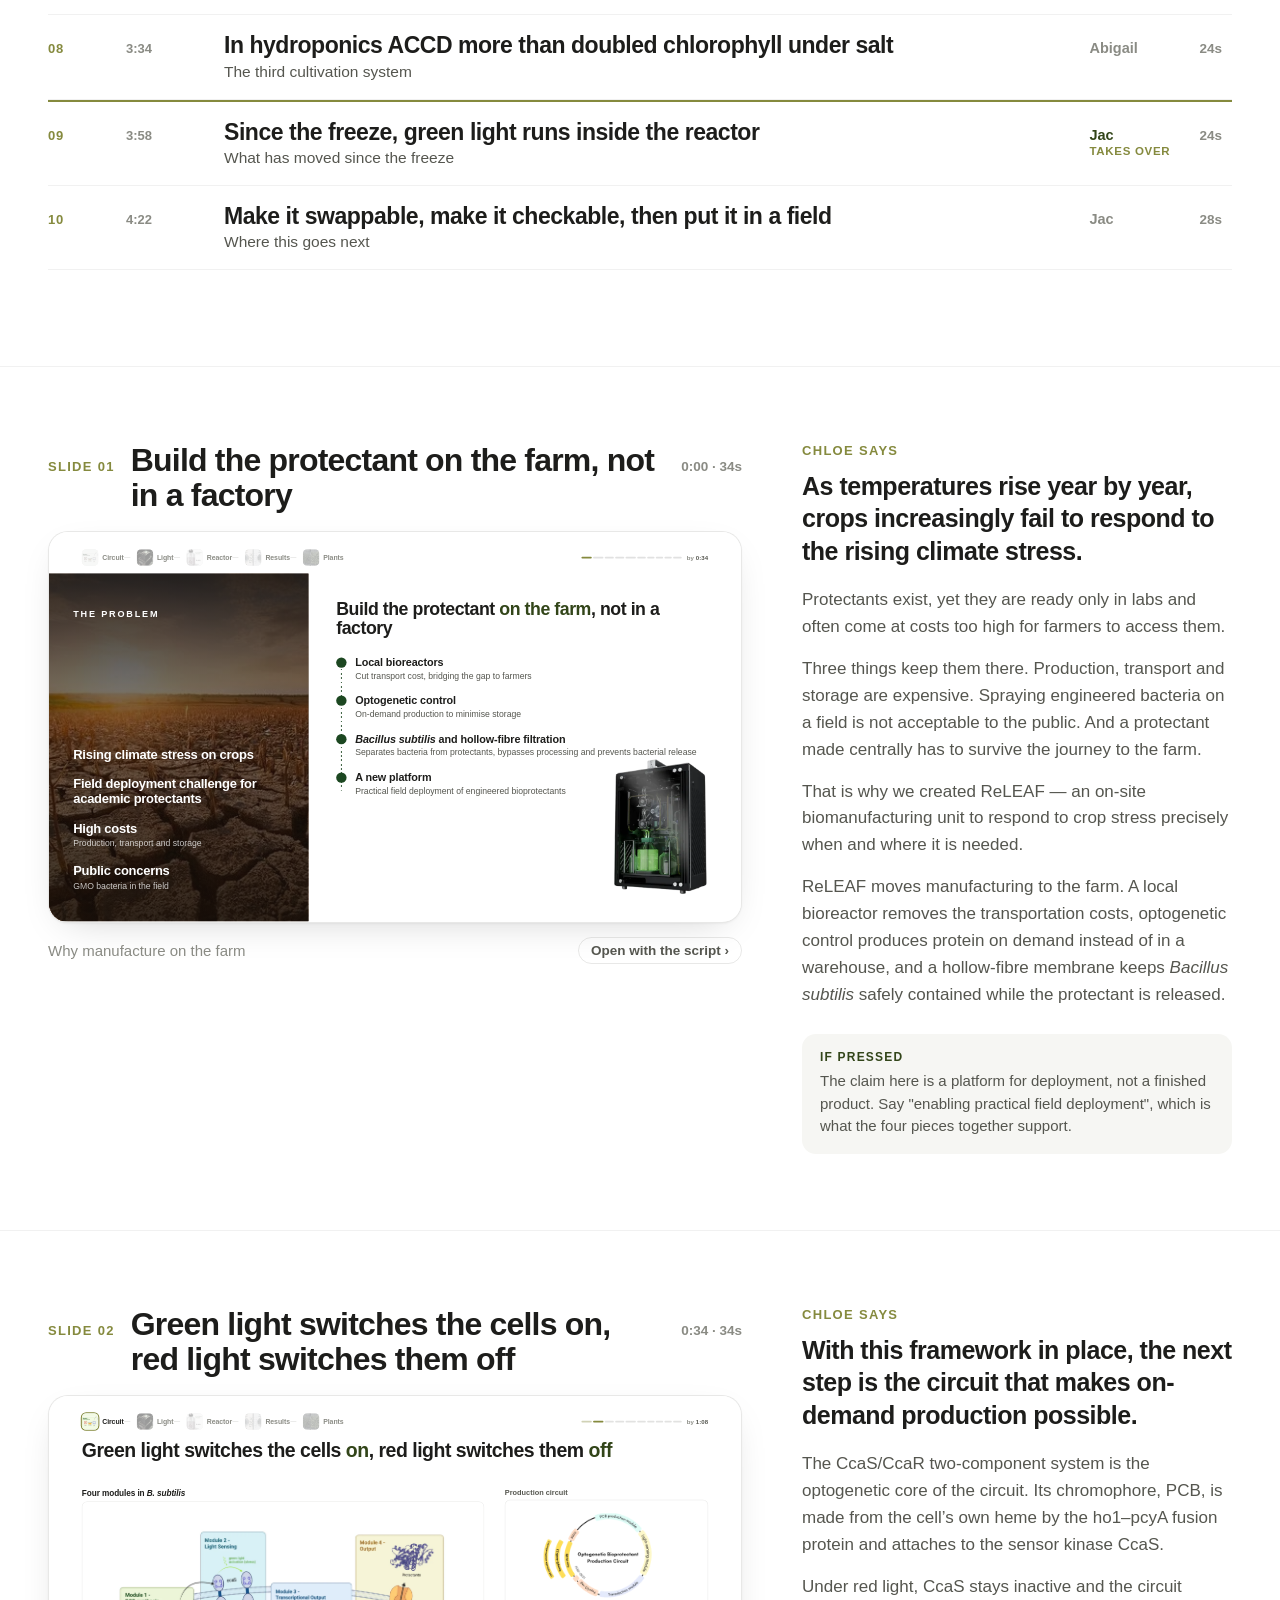
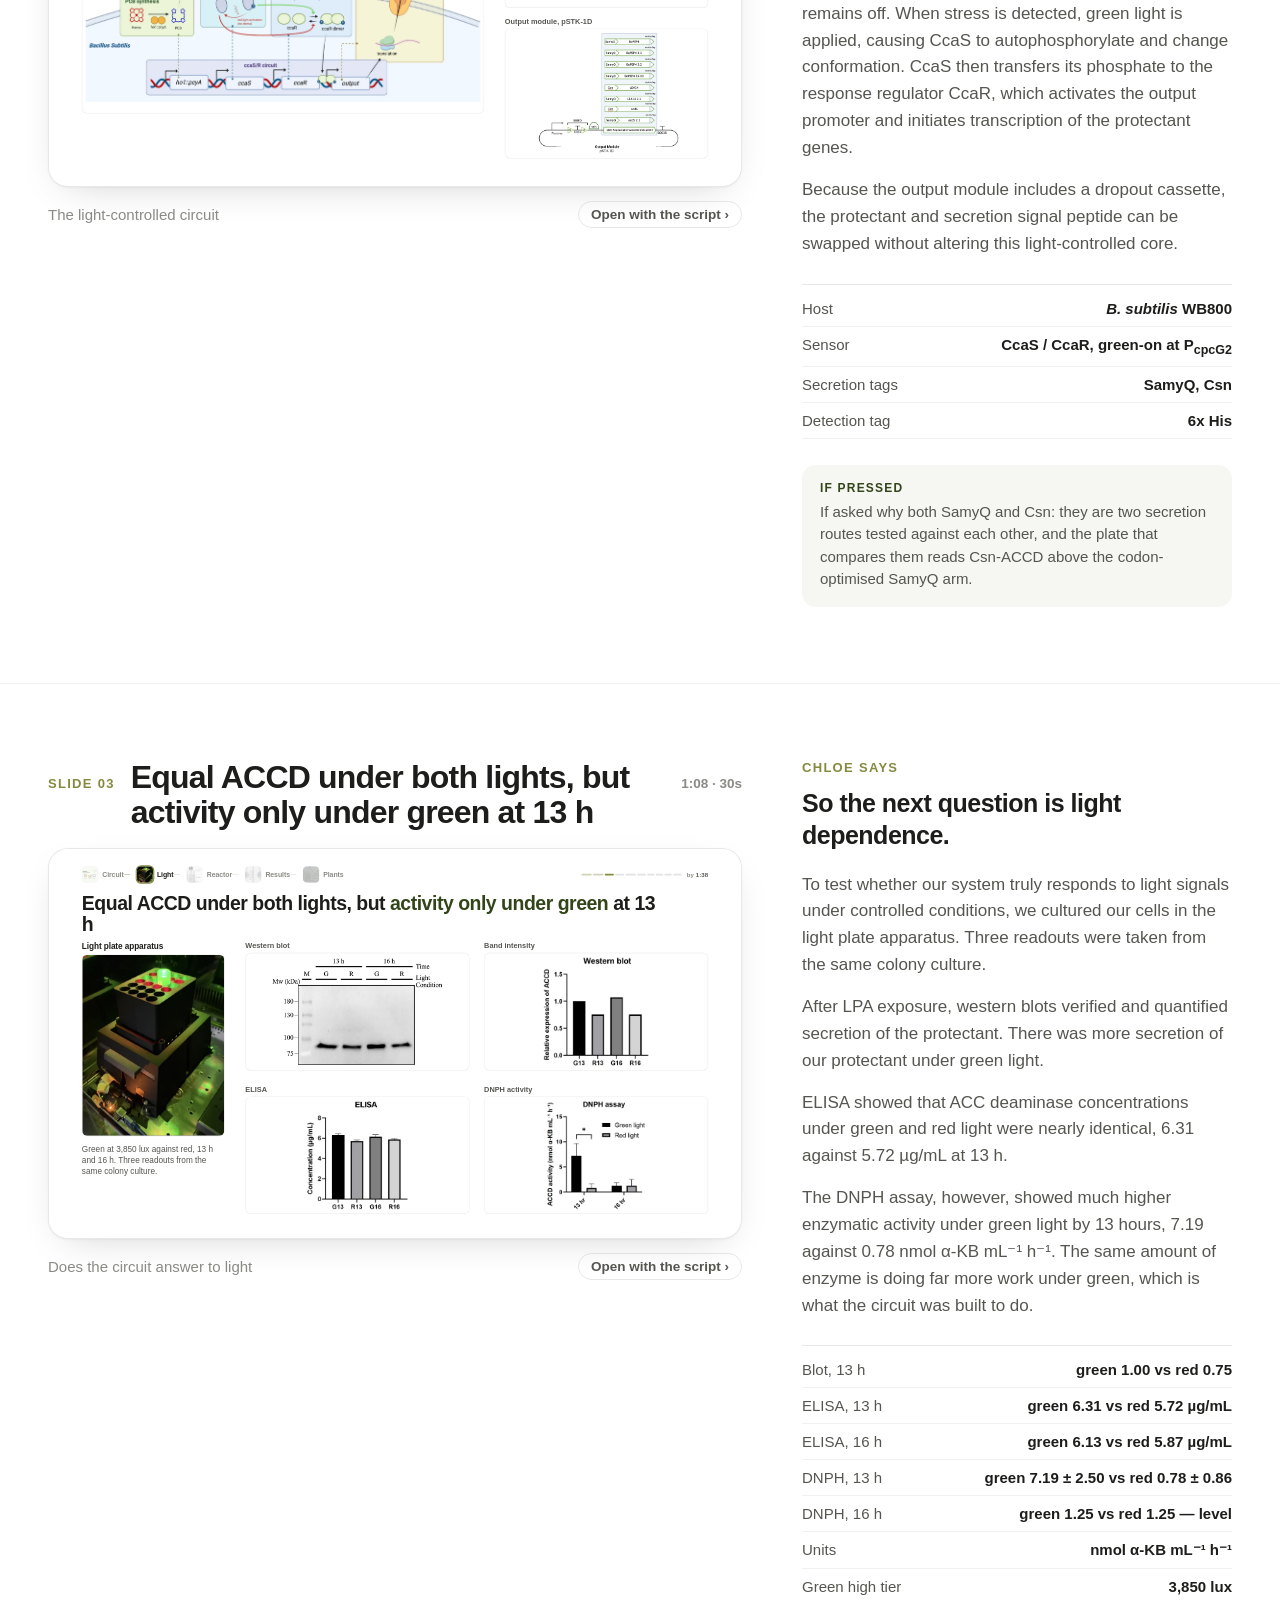
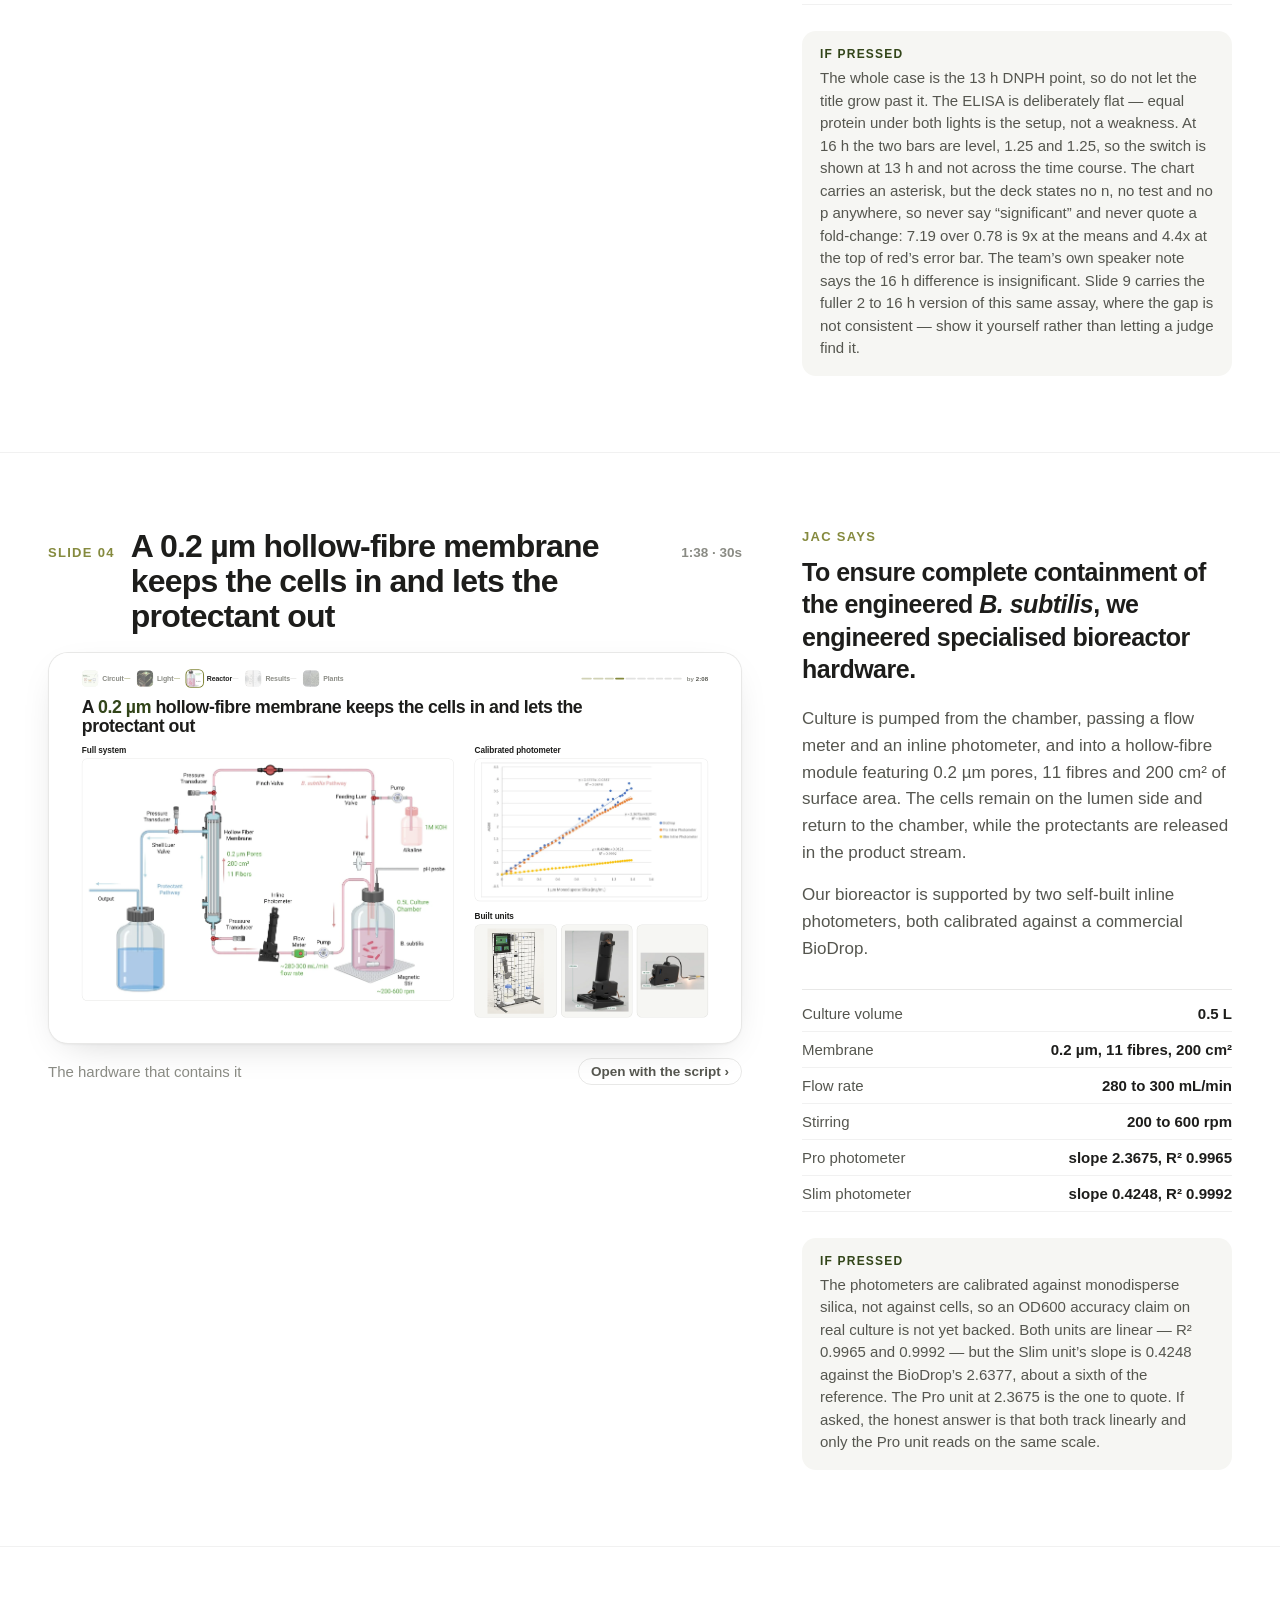
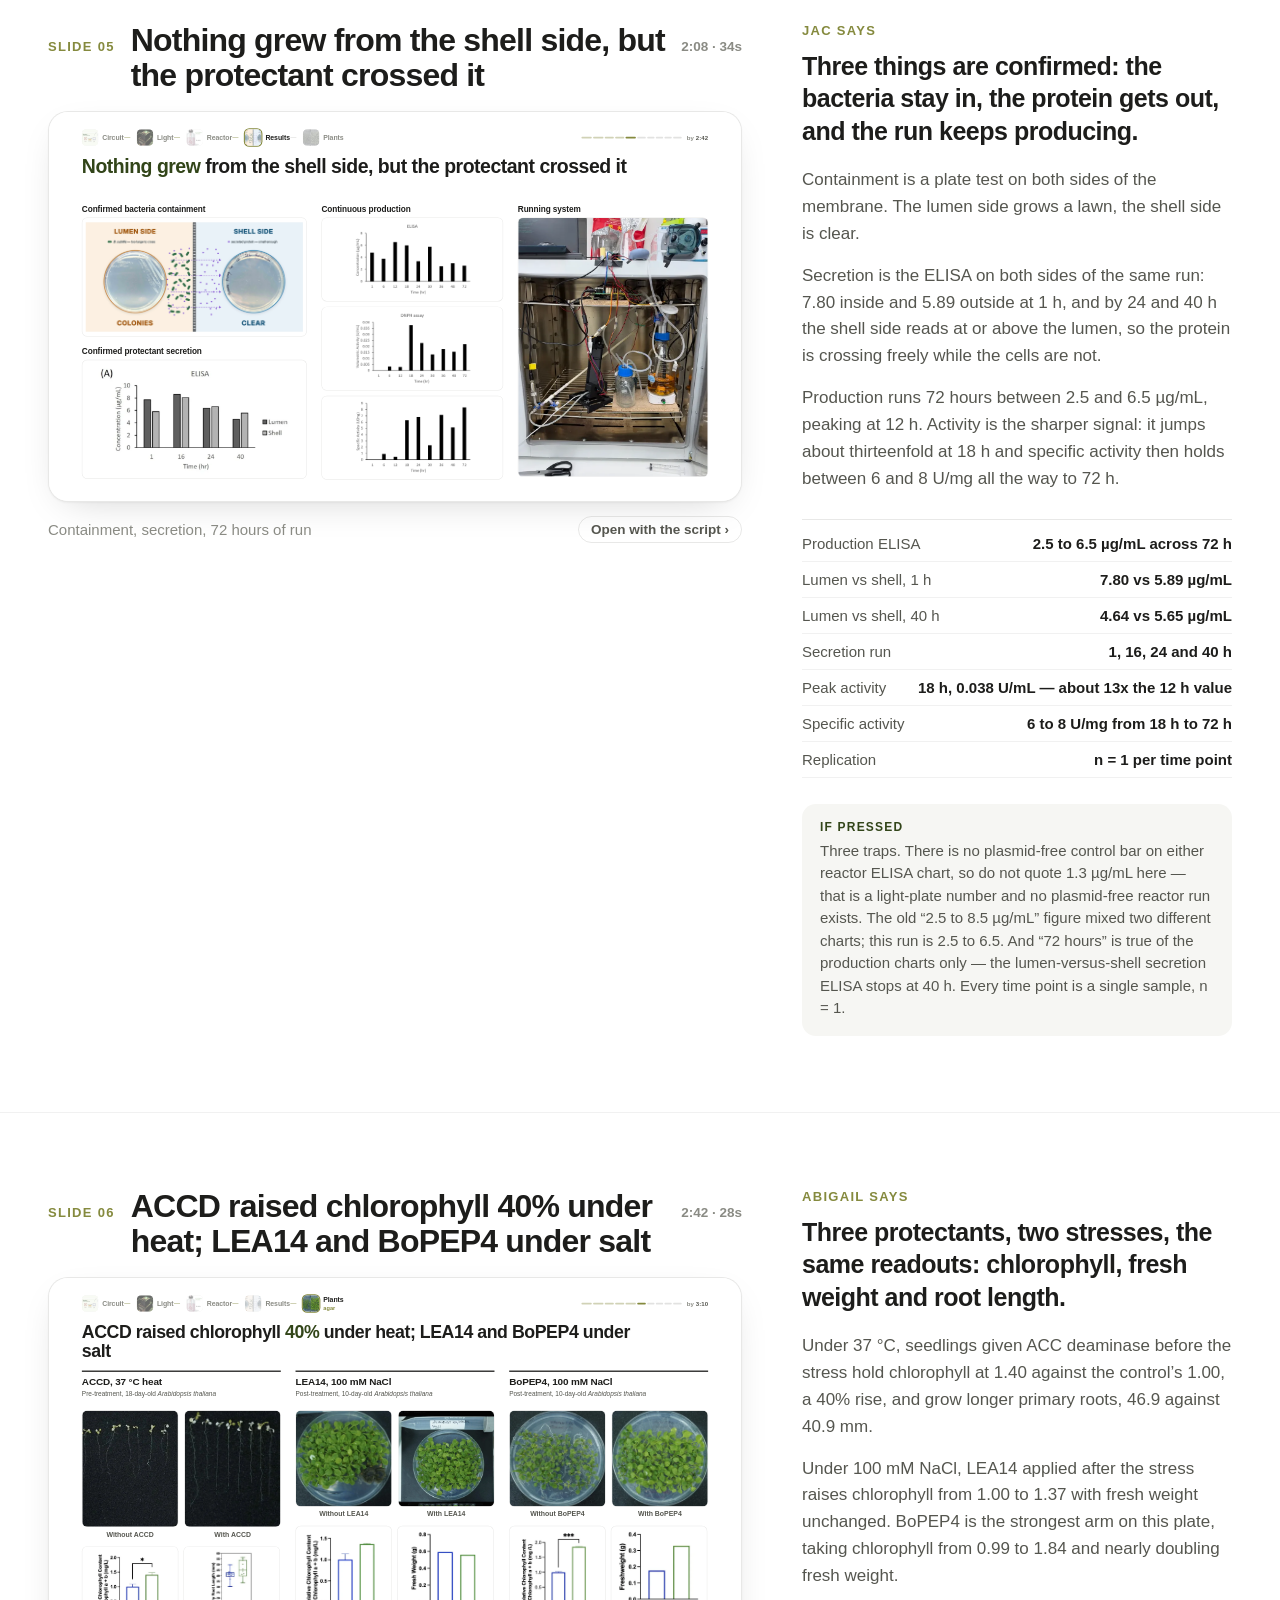
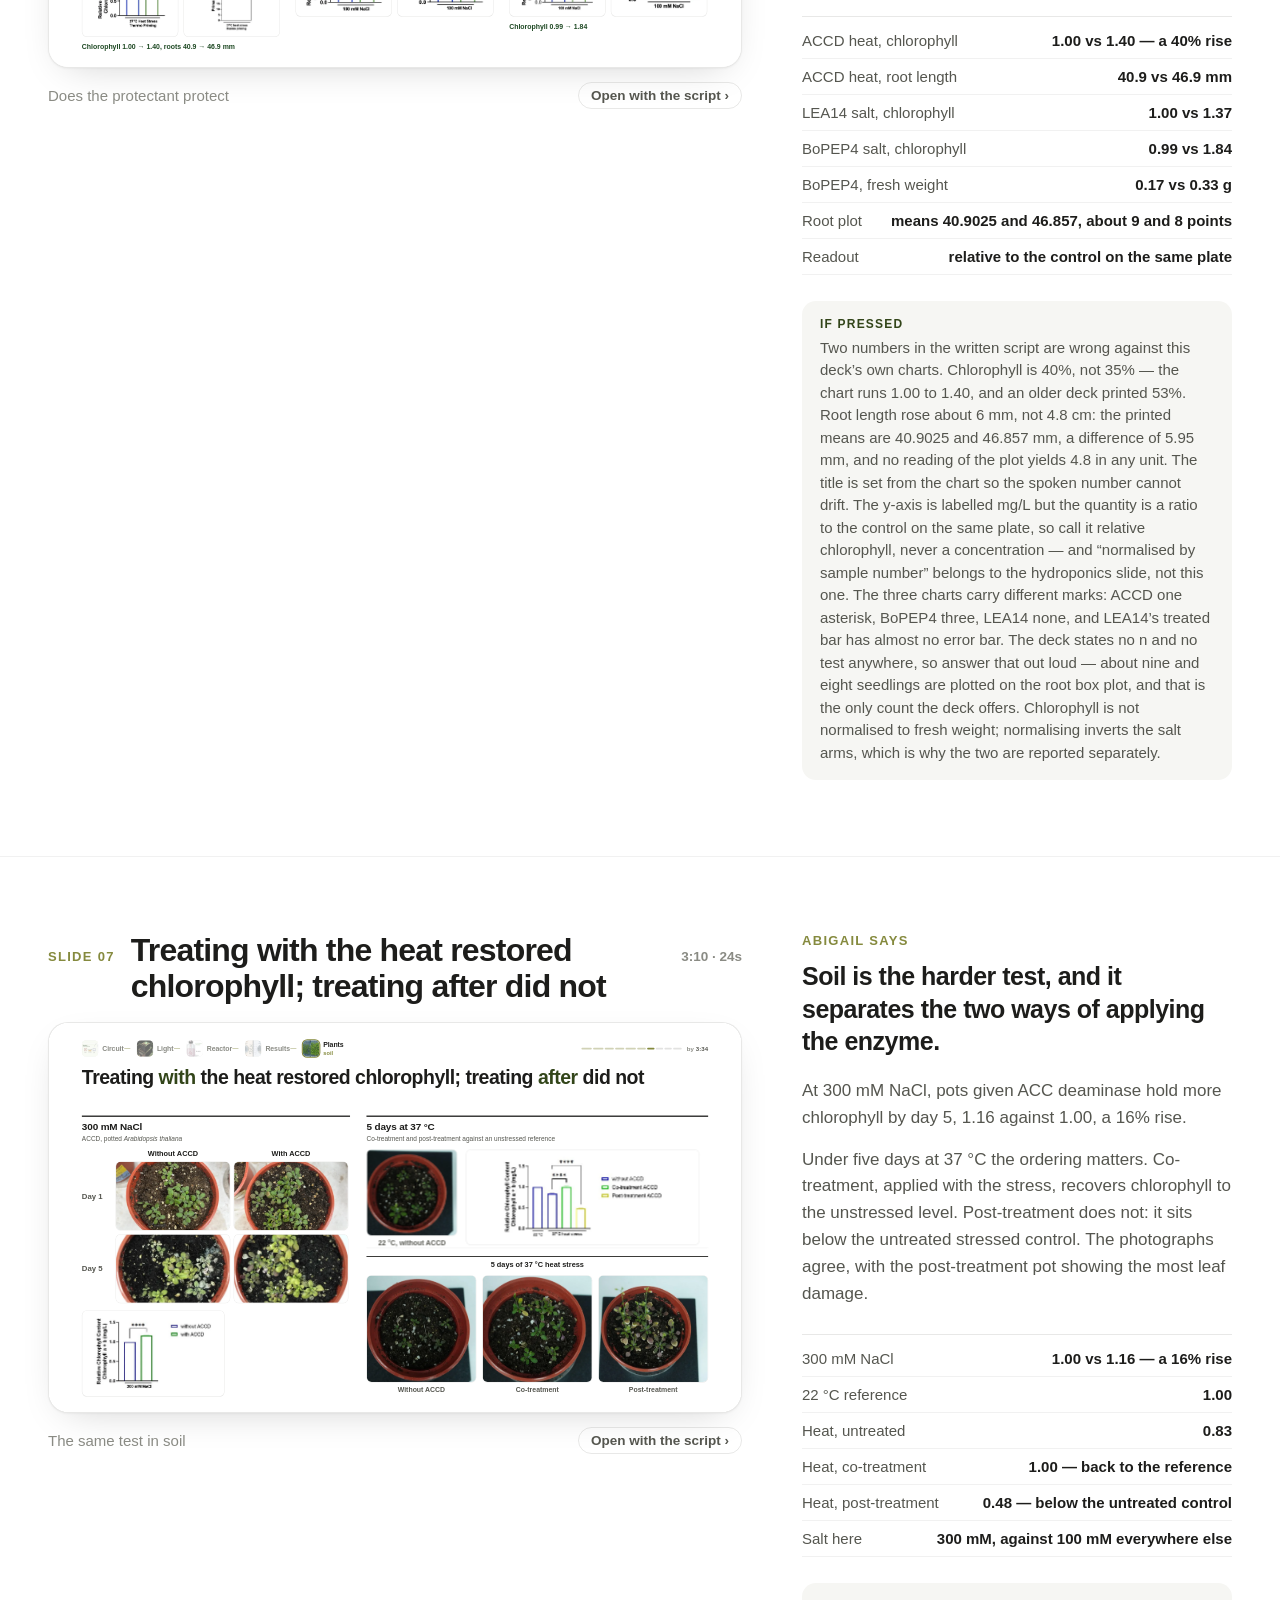
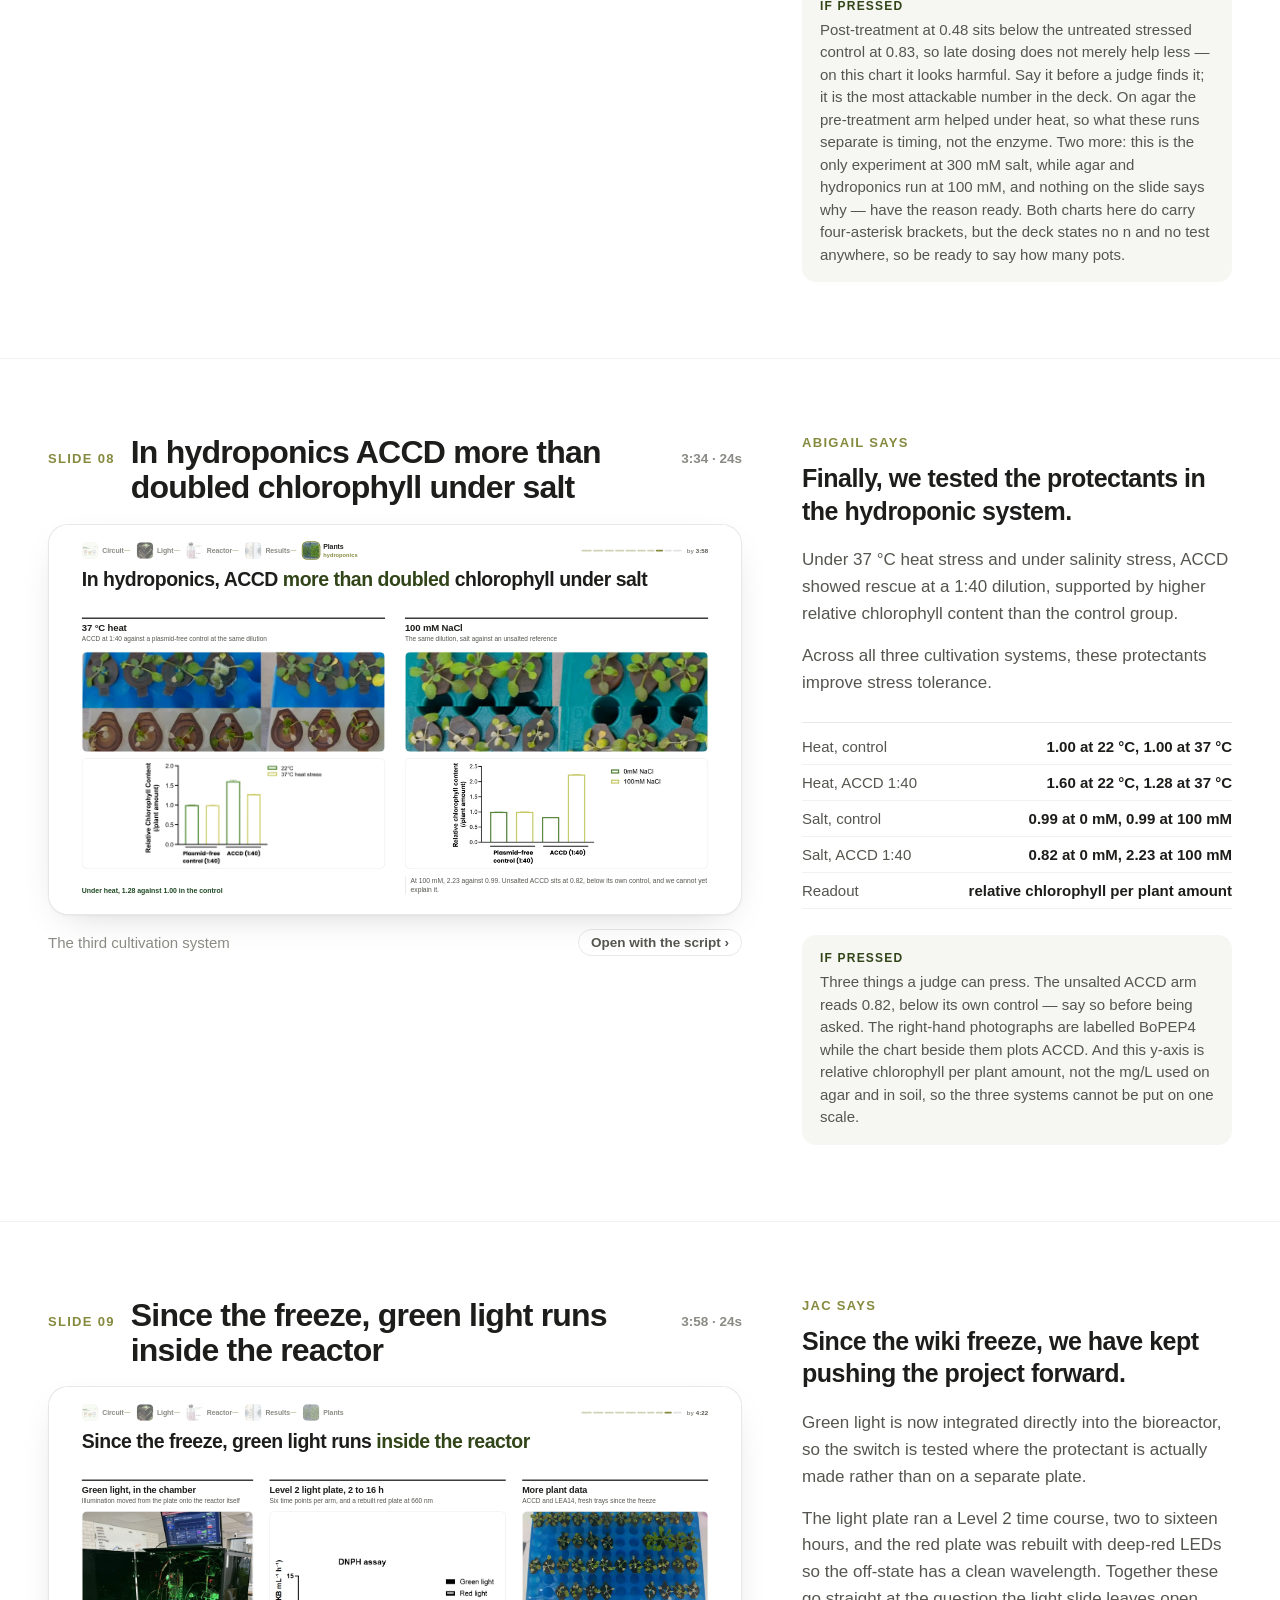
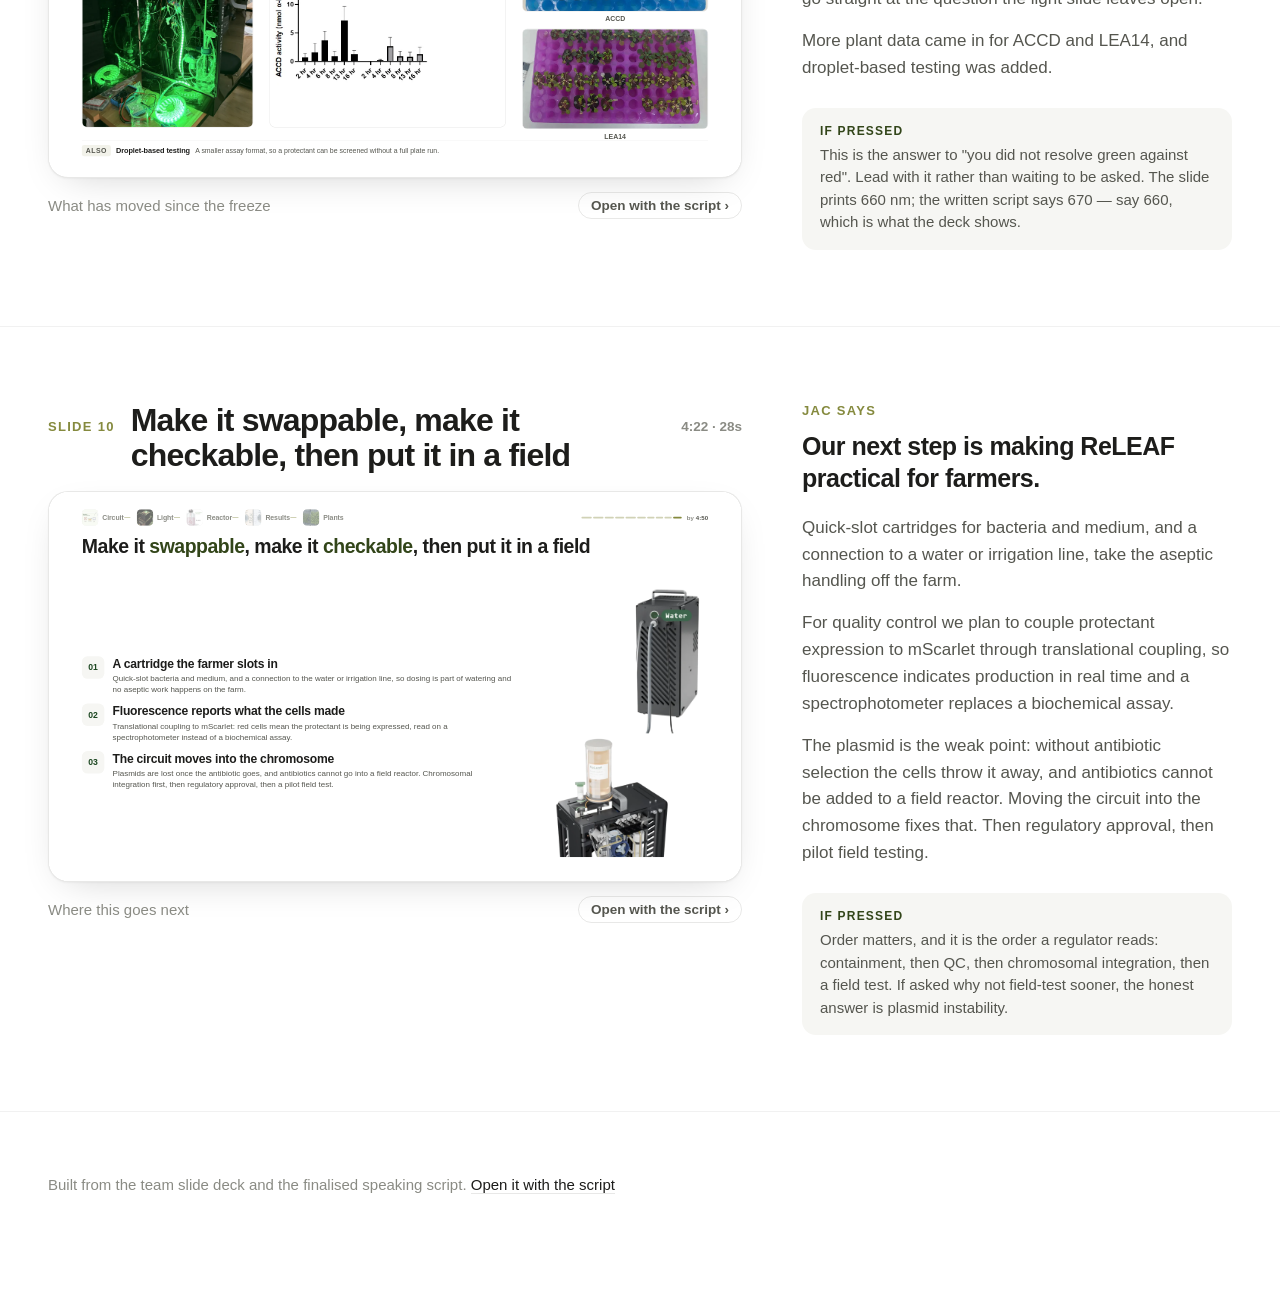
==== commit 683a681a: "Slides + script replaces the animated view, name the speakers, new rig photo The animated view is go" ====
--- a/index.html
+++ b/index.html
@@ -5,7 +5,7 @@
 <meta name="viewport" content="width=device-width,initial-scale=1">
 <title>ReLEAF · 5-minute judging presentation</title>
 <meta name="description" content="GEMS Taiwan ReLEAF: the ten slides of the five-minute judging presentation, each with its speaking script and the numbers behind it.">
-<link rel="stylesheet" href="assets/deck.css?v=11">
+<link rel="stylesheet" href="assets/deck.css?v=13">
 <style>
 /* ---------- page shell ---------- */
 .wrap{max-width:1600px;margin:0 auto;padding:0 48px}
@@ -31,7 +31,7 @@
 
 /* ---------- the three views, explained once ---------- */
 .ways{padding:0 0 84px}
-.ways .wrap{display:grid;grid-template-columns:repeat(3,minmax(0,1fr));gap:20px}
+.ways .wrap{display:grid;grid-template-columns:repeat(4,minmax(0,1fr));gap:16px}
 .way{display:block;text-decoration:none;border:1px solid var(--line);border-radius:18px;
   padding:26px 26px 24px;background:#fff;
   transition:border-color .2s var(--ease),transform .2s var(--ease),box-shadow .2s var(--ease)}
@@ -50,7 +50,7 @@
   color:var(--ink-3);margin:0 0 22px;padding-bottom:14px;border-bottom:1px solid var(--line)}
 .toc{margin:0;padding:0;list-style:none}
 .toc li{border-bottom:1px solid var(--line-2)}
-.toc a{display:grid;grid-template-columns:54px 74px minmax(0,1fr) auto;gap:24px;align-items:baseline;
+.toc a{display:grid;grid-template-columns:54px 74px minmax(0,1fr) 86px auto;gap:24px;align-items:baseline;
   padding:17px 10px 17px 0;text-decoration:none;border-radius:10px;
   transition:background .18s var(--ease),padding-left .18s var(--ease)}
 .toc a:hover{background:var(--bg-2);padding-left:14px}
@@ -60,6 +60,11 @@
 .toc .ttl{font-size:23px;font-weight:650;letter-spacing:-.02em;line-height:1.2}
 .toc .ttl span{display:block;font-size:15.5px;font-weight:450;color:var(--ink-2);margin-top:3px;
   letter-spacing:0}
+.toc .who{font-size:14.5px;font-weight:600;color:var(--ink-3)}
+.toc li.hand{border-top:2px solid var(--olive)}
+.toc li.hand .who{color:var(--olive-d);font-weight:750}
+.toc li.hand .who:after{content:" takes over";font-size:11.5px;font-weight:700;
+  letter-spacing:.06em;text-transform:uppercase;color:var(--olive);display:block;margin-top:2px}
 .toc .d{font-size:13.5px;font-weight:600;color:var(--ink-3);font-variant-numeric:tabular-nums;
   white-space:nowrap}
 
@@ -110,7 +115,7 @@
   .wrap{padding:0 18px}
   .top .wrap{gap:12px}
   .jump,.brand span{display:none}
-  .toc a{grid-template-columns:44px minmax(0,1fr);gap:12px}
+  .toc a{grid-template-columns:44px minmax(0,1fr) auto;gap:12px}
   .toc .t,.toc .d{display:none}
   .rowhead{flex-wrap:wrap;gap:8px 14px}
   .rowhead h2{font-size:25px}
@@ -156,12 +161,12 @@
 <footer>
   <div class="wrap">
     Built from the team slide deck and the finalised speaking script.
-    <a href="animate.html">Watch it play</a>
+    <a href="notes.html">Open it with the script</a>
   </div>
 </footer>
 
-<script src="assets/nav.js?v=11"></script>
-<script src="assets/deck.js?v=11"></script>
+<script src="assets/nav.js?v=13"></script>
+<script src="assets/deck.js?v=13"></script>
 <script>
 document.getElementById('vsw').innerHTML = viewSwitcher('script');
 
@@ -175,11 +180,12 @@
   document.getElementById('stN').textContent = SLIDES.length;
   document.getElementById('stRun').textContent = Math.floor(tot/60)+':'+String(tot%60).padStart(2,'0'); }
 
-document.getElementById('toc').innerHTML = SLIDES.map(s => `
-<li><a href="#s${s.n}">
+document.getElementById('toc').innerHTML = SLIDES.map((s,i) => `
+<li${i && SLIDES[i-1].speaker !== s.speaker ? ' class="hand"' : ''}><a href="#s${s.n}">
   <span class="n">${String(s.n).padStart(2,'0')}</span>
   <span class="t">${s.time}</span>
   <span class="ttl">${s.title}<span>${s.nav}</span></span>
+  <span class="who">${s.speaker}</span>
   <span class="d">${s.secs}s</span>
 </a></li>`).join('');
 
@@ -197,11 +203,11 @@
       </div>
       <div class="under">
         <span class="sub">${s.nav}</span>
-        <a href="animate.html#${s.n}">Play this slide &rsaquo;</a>
+        <a href="notes.html#${s.n}">Open with the script &rsaquo;</a>
       </div>
     </div>
     <div class="scriptCol">
-      <p class="kick">What is said</p>
+      <p class="kick">${s.speaker} says</p>
       <p class="lead">${s.script.lead}</p>
       ${s.script.body.map(p => `<p class="b">${p}</p>`).join('')}
       ${s.script.numbers.length ? `<dl class="nums">${s.script.numbers.map(([k,v]) => `<div><dt>${k}</dt><dd>${v}</dd></div>`).join('')}</dl>` : ''}
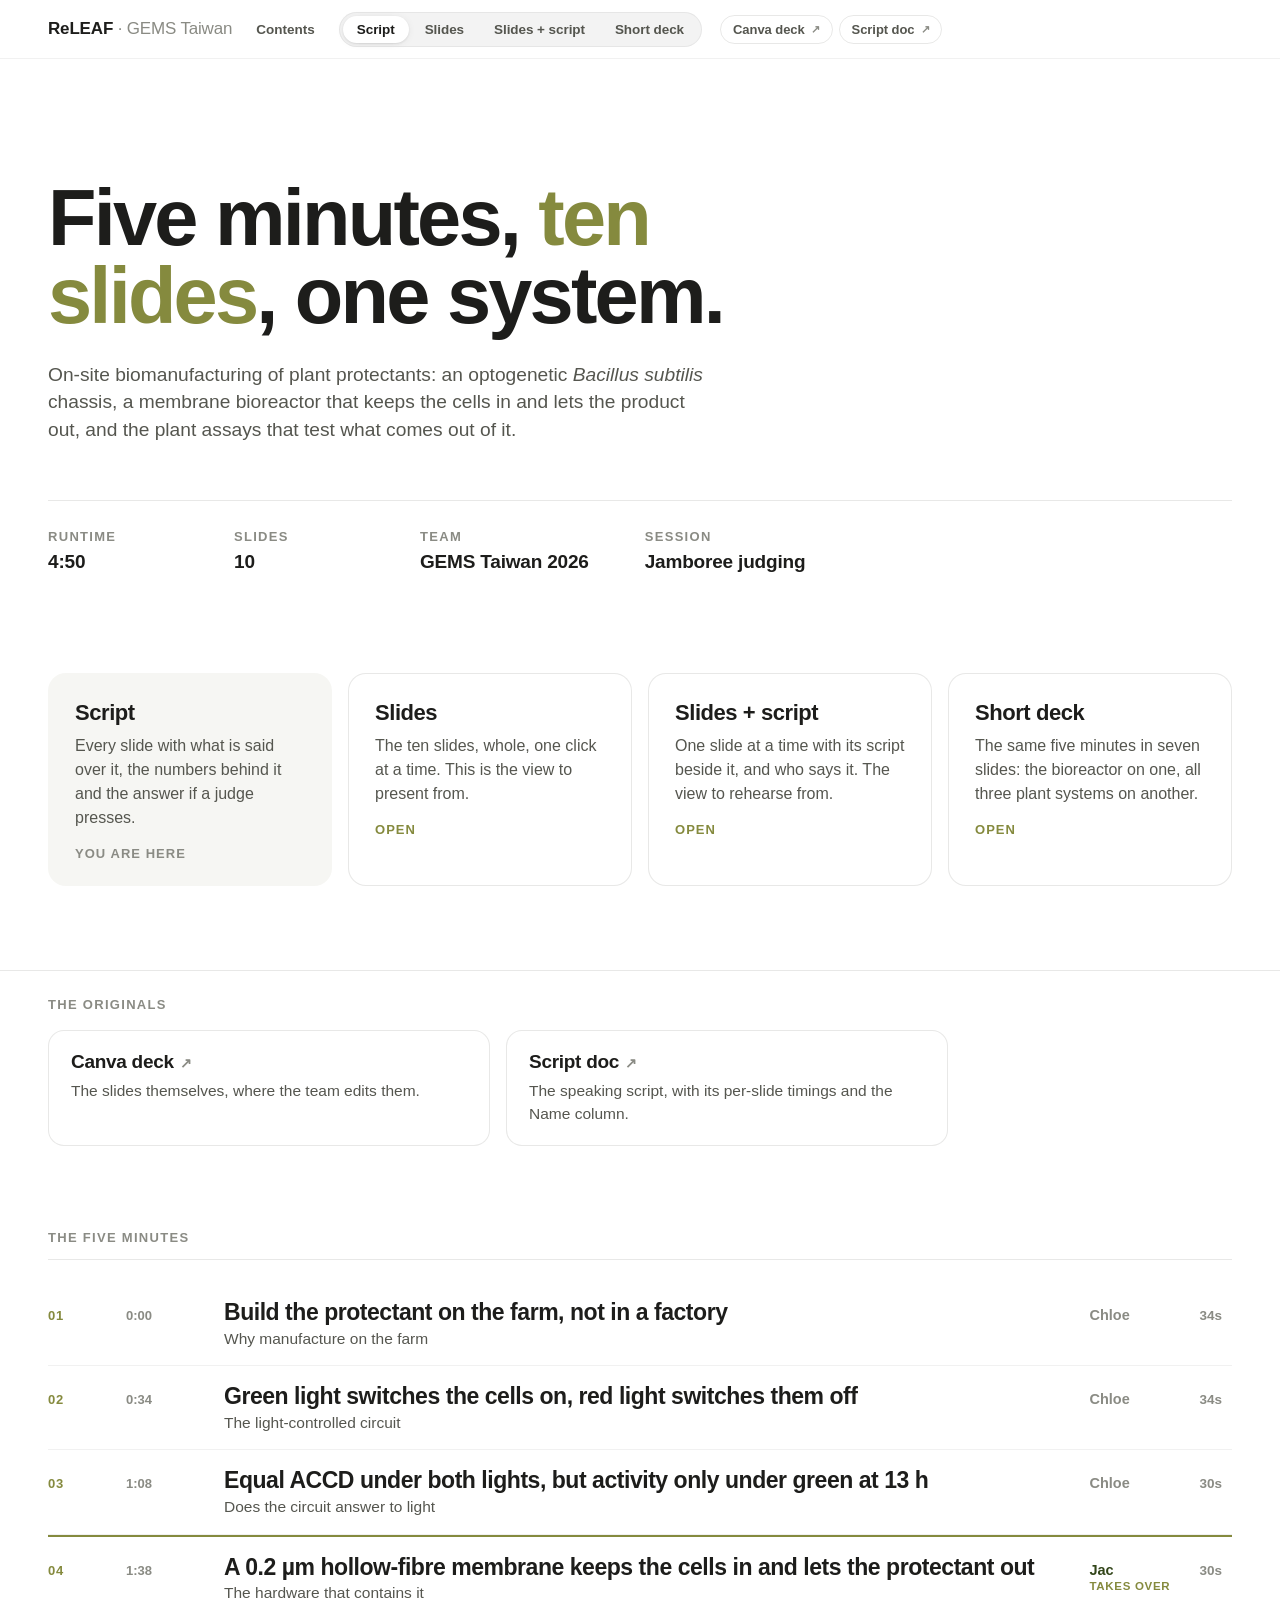
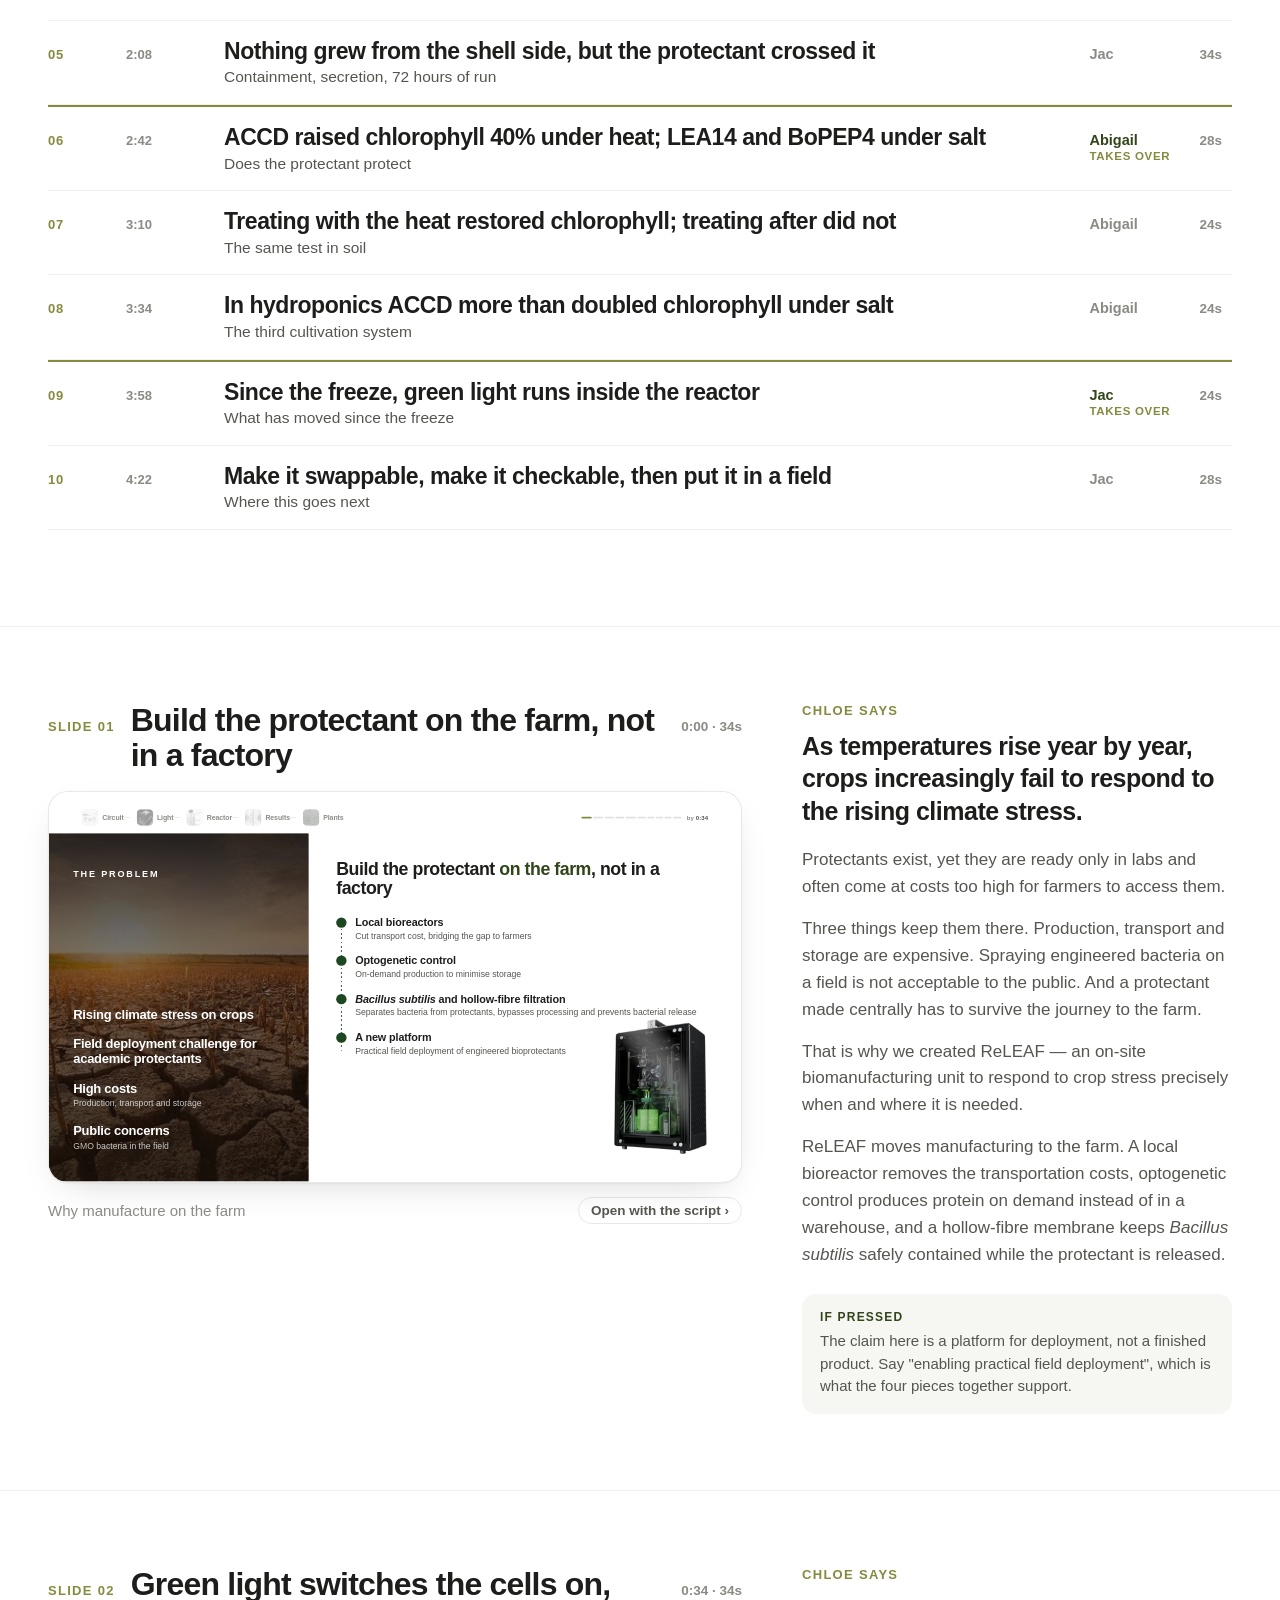
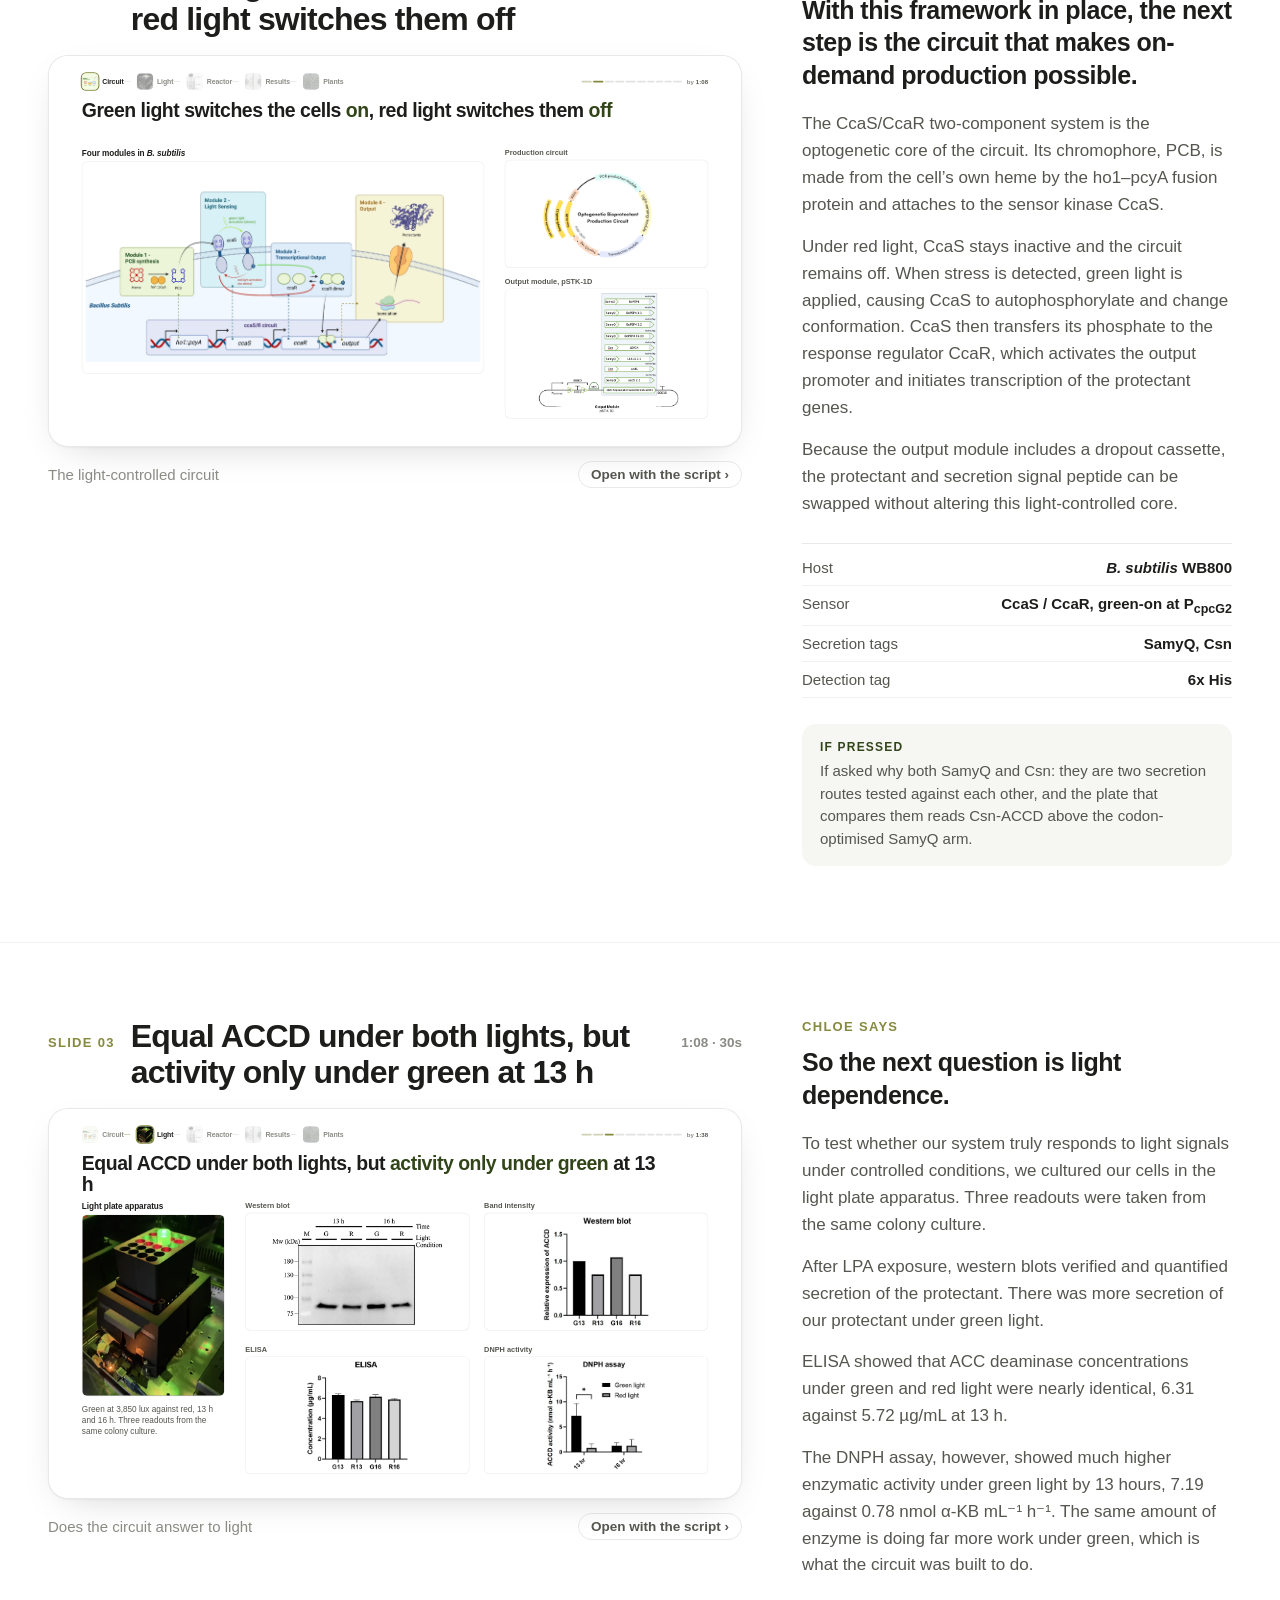
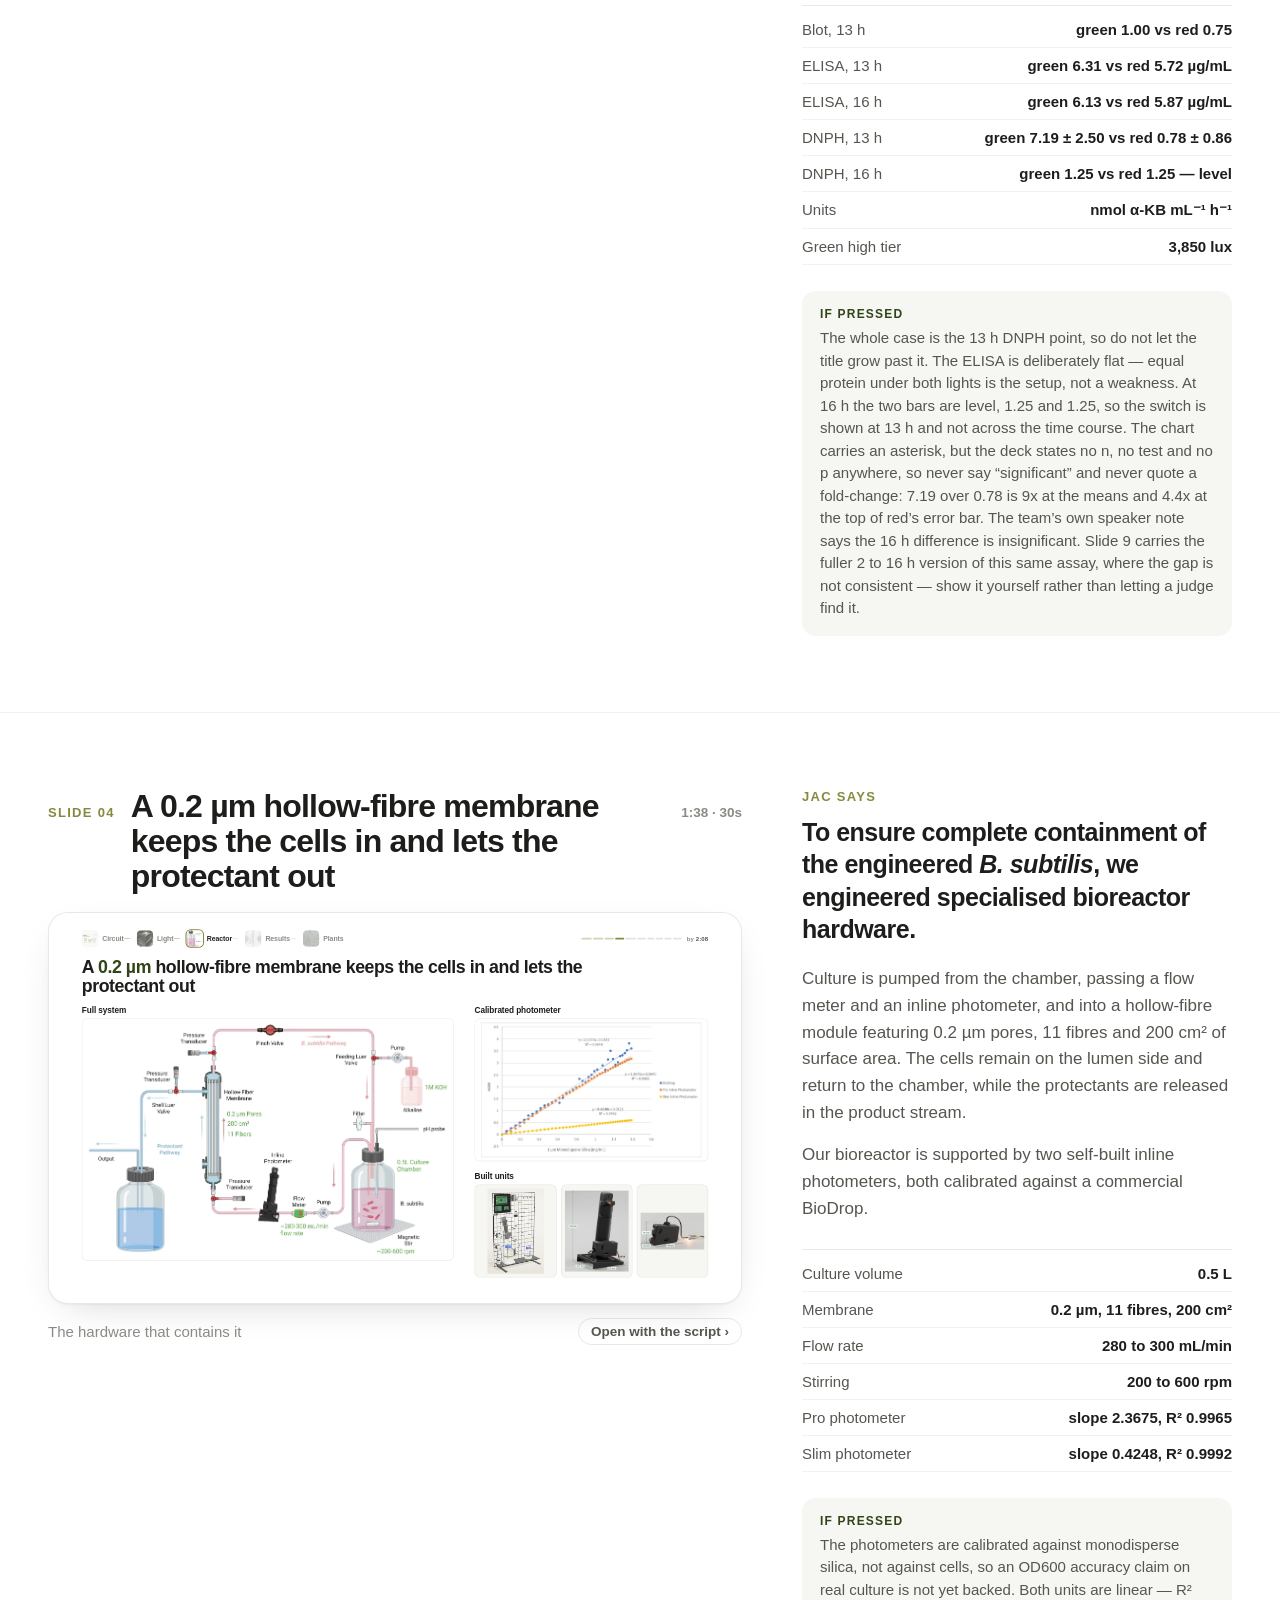
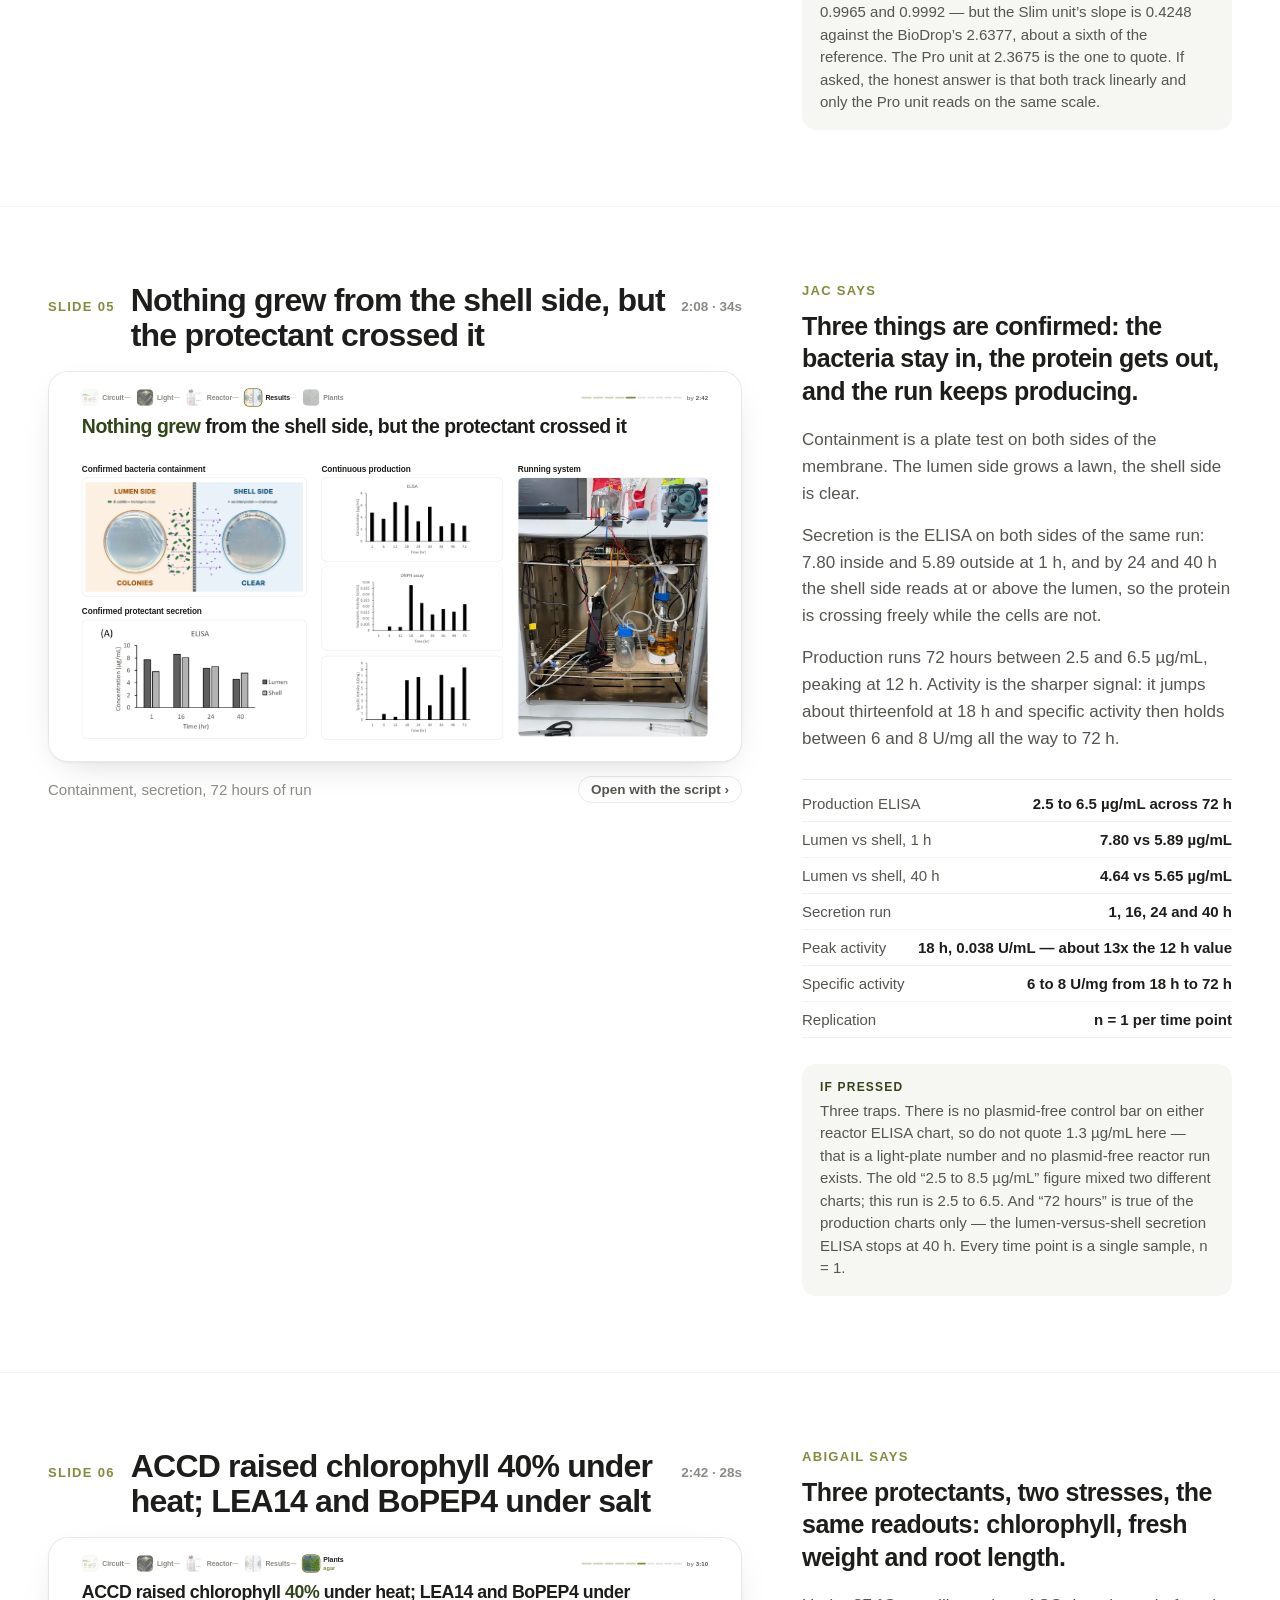
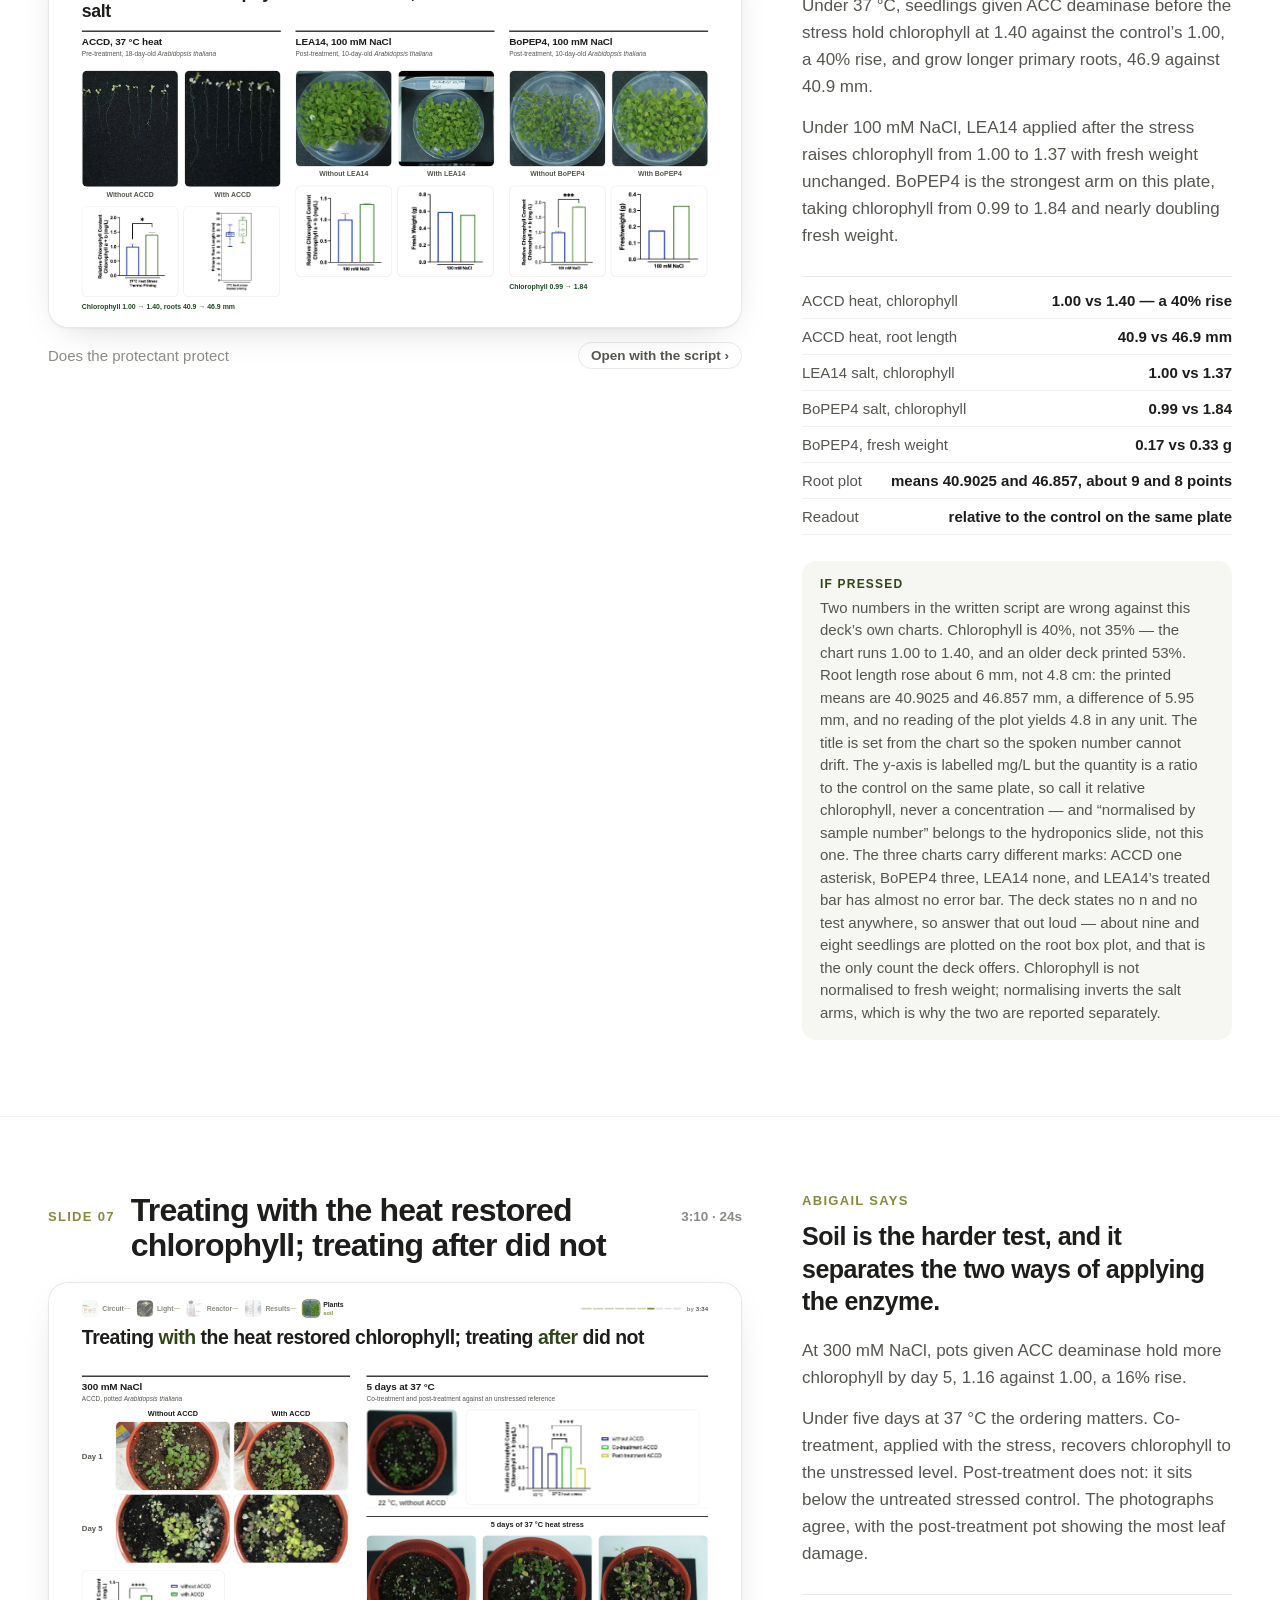
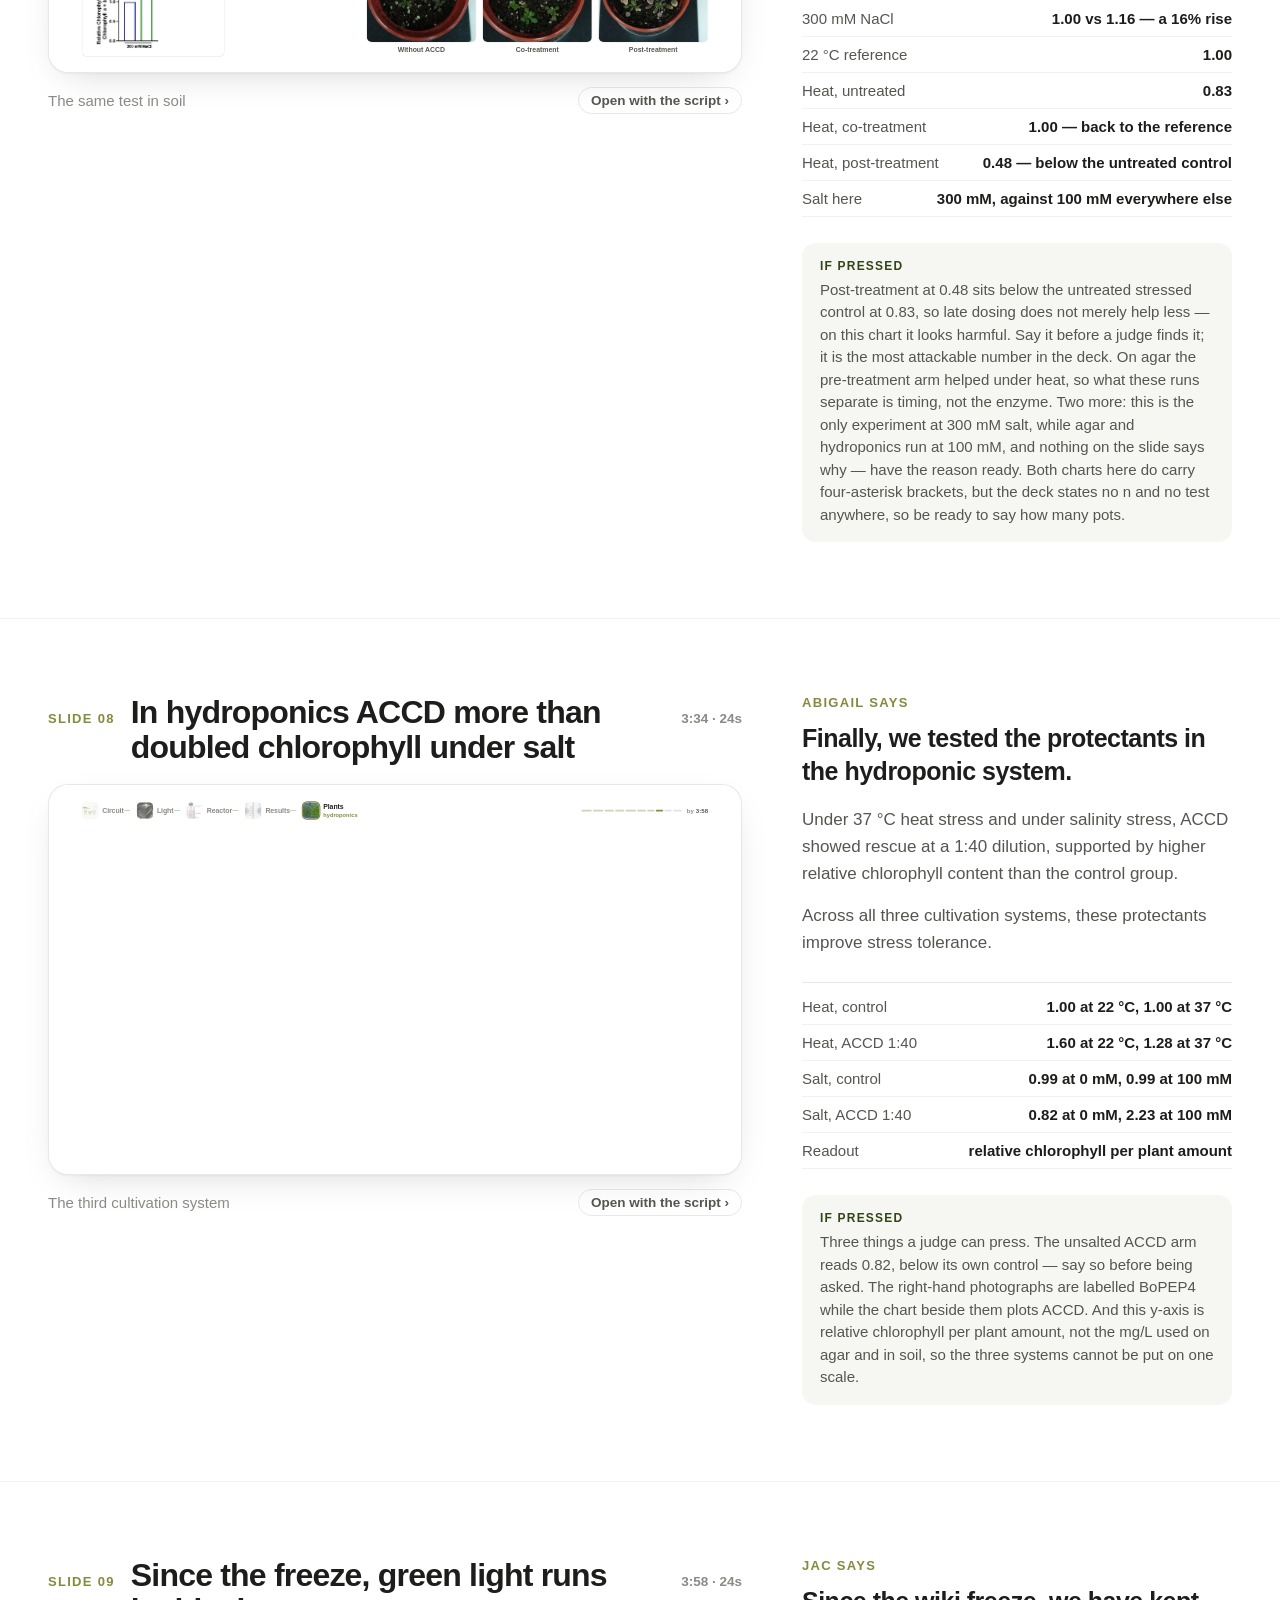
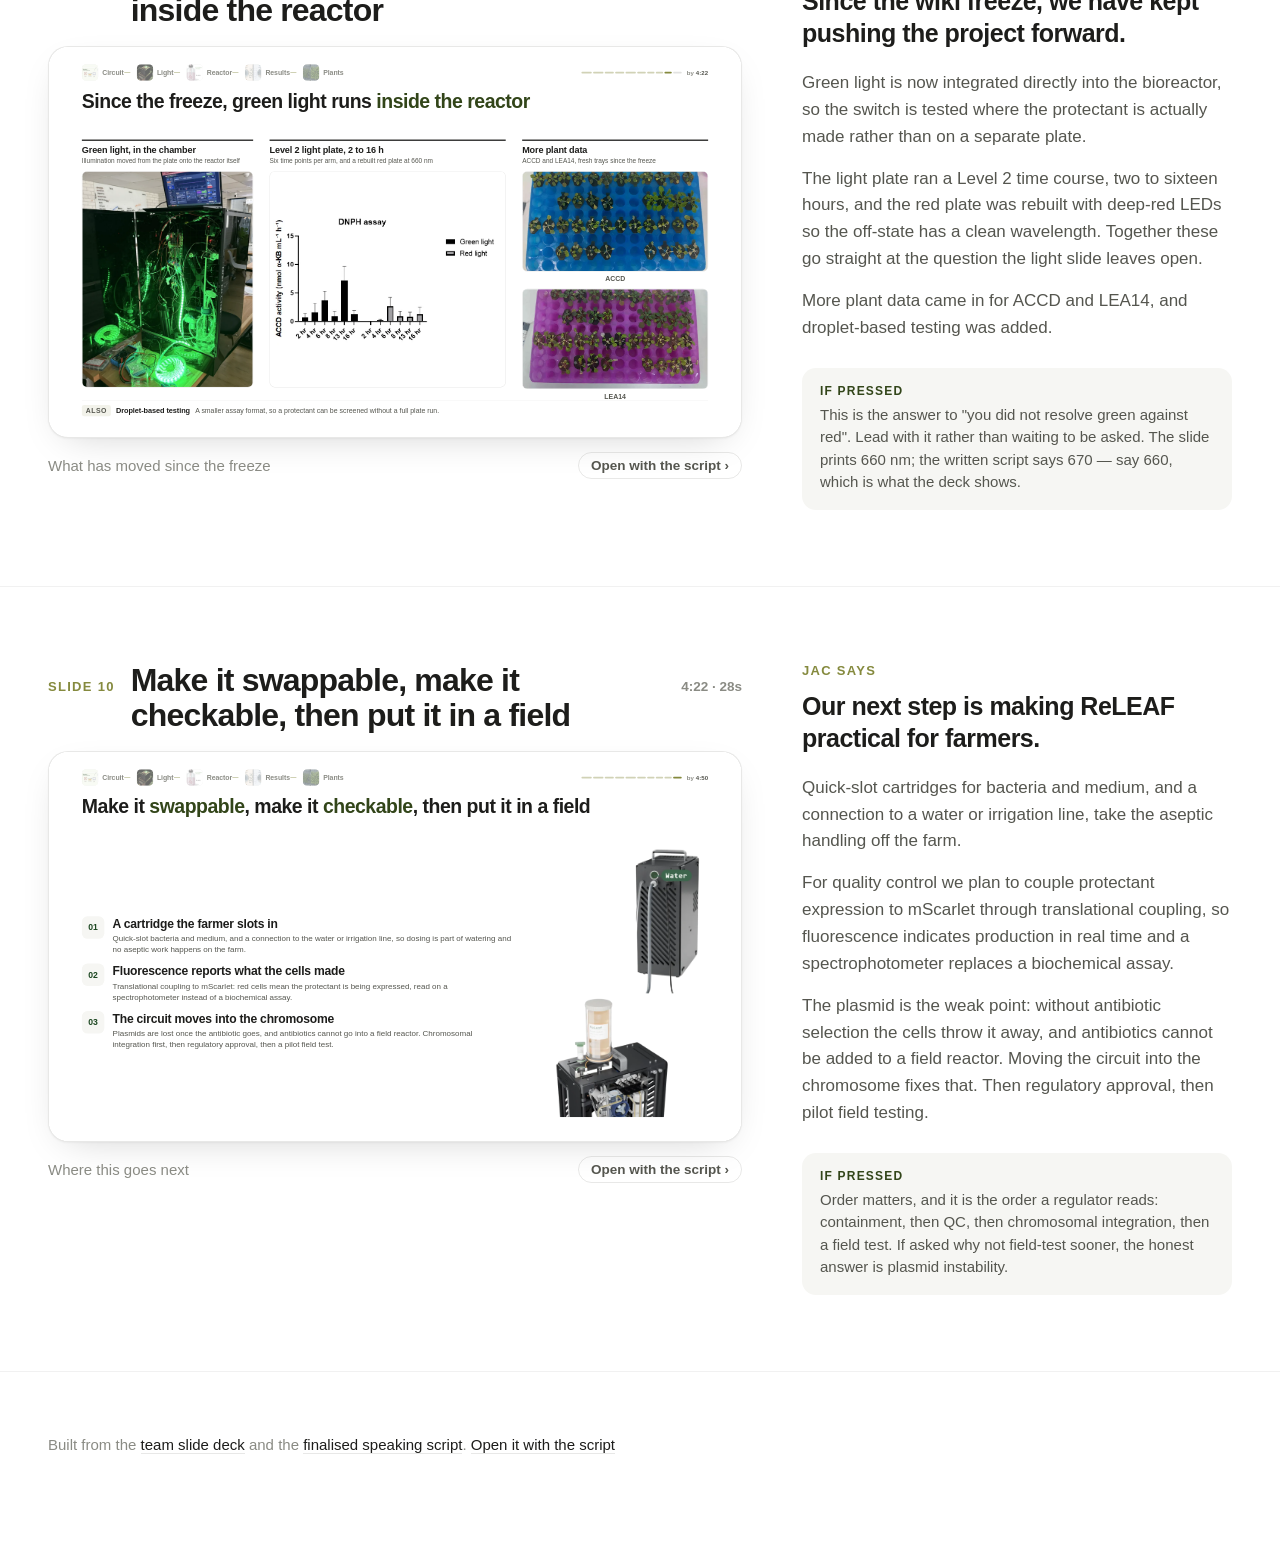
==== commit 562e66f0: "Link out to the Canva deck and the script doc Both live in SOURCES in assets/nav.js beside the view " ====
--- a/index.html
+++ b/index.html
@@ -5,7 +5,7 @@
 <meta name="viewport" content="width=device-width,initial-scale=1">
 <title>ReLEAF · 5-minute judging presentation</title>
 <meta name="description" content="GEMS Taiwan ReLEAF: the ten slides of the five-minute judging presentation, each with its speaking script and the numbers behind it.">
-<link rel="stylesheet" href="assets/deck.css?v=13">
+<link rel="stylesheet" href="assets/deck.css?v=14">
 <style>
 /* ---------- page shell ---------- */
 .wrap{max-width:1600px;margin:0 auto;padding:0 48px}
@@ -16,6 +16,7 @@
 .brand{font-size:17px;font-weight:650;letter-spacing:-.01em;white-space:nowrap}
 .brand span{color:var(--ink-3);font-weight:450}
 .top .vsw{margin-left:auto}
+.top #src{margin-left:-6px}
 .jump{font-size:13.5px;font-weight:550;color:var(--ink-2);text-decoration:none;white-space:nowrap}
 .jump:hover{color:var(--ink)}
 
@@ -28,6 +29,22 @@
 .meta div{min-width:130px}
 .meta dt{font-size:13px;font-weight:600;letter-spacing:.1em;text-transform:uppercase;color:var(--ink-3)}
 .meta dd{margin:7px 0 0;font-size:19px;font-weight:600;letter-spacing:-.01em}
+
+/* ---------- the originals this site was built from ---------- */
+.origins{padding:0 0 84px}
+.origins .wrap{border-top:1px solid var(--line);padding-top:26px}
+.okick{font-size:13px;font-weight:600;letter-spacing:.1em;text-transform:uppercase;
+  color:var(--ink-3);margin:0 0 18px}
+.ogrid{display:grid;grid-template-columns:repeat(2,minmax(0,1fr));gap:16px;max-width:900px}
+.orig{display:block;text-decoration:none;color:inherit;padding:20px 22px;border-radius:16px;
+  border:1px solid var(--line);background:#fff;
+  transition:border-color .2s var(--ease),background .2s var(--ease),transform .2s var(--ease)}
+.orig:hover{border-color:rgba(29,29,27,.2);background:var(--bg-2);transform:translateY(-1px)}
+.orig b{display:block;font-size:19px;font-weight:700;letter-spacing:-.015em}
+.orig b i{font-style:normal;font-size:14px;color:var(--ink-3);margin-left:6px}
+.orig:hover b i{color:var(--olive)}
+.orig p{margin:7px 0 0;font-size:15.5px;line-height:1.45;color:var(--ink-2)}
+@media (max-width:860px){ .ogrid{grid-template-columns:1fr} }
 
 /* ---------- the three views, explained once ---------- */
 .ways{padding:0 0 84px}
@@ -129,6 +146,7 @@
     <div class="brand">ReLEAF <span>· GEMS Taiwan</span></div>
     <a class="jump" href="#contents">Contents</a>
     <div id="vsw"></div>
+    <div id="src"></div>
   </div>
 </header>
 
@@ -149,6 +167,13 @@
   <div class="wrap" id="ways"></div>
 </section>
 
+<section class="origins">
+  <div class="wrap">
+    <p class="okick">The originals</p>
+    <div class="ogrid" id="origins"></div>
+  </div>
+</section>
+
 <section class="contents" id="contents">
   <div class="wrap">
     <p class="h2">The five minutes</p>
@@ -160,15 +185,26 @@
 
 <footer>
   <div class="wrap">
-    Built from the team slide deck and the finalised speaking script.
+    Built from the <a id="fdeck" href="#">team slide deck</a> and the
+    <a id="fdoc" href="#">finalised speaking script</a>.
     <a href="notes.html">Open it with the script</a>
   </div>
 </footer>
 
-<script src="assets/nav.js?v=13"></script>
-<script src="assets/deck.js?v=13"></script>
+<script src="assets/nav.js?v=14"></script>
+<script src="assets/deck.js?v=14"></script>
 <script>
 document.getElementById('vsw').innerHTML = viewSwitcher('script');
+document.getElementById('src').innerHTML = sourceLinks();
+
+{ const d = document.getElementById('fdeck'), g = document.getElementById('fdoc');
+  d.href = SOURCES[0].href; g.href = SOURCES[1].href;
+  [d,g].forEach(a => { a.target = '_blank'; a.rel = 'noopener noreferrer'; }); }
+
+document.getElementById('origins').innerHTML = SOURCES.map(s =>
+  `<a class="orig" href="${s.href}" target="_blank" rel="noopener noreferrer">
+     <b>${s.label}<i aria-hidden="true">&#8599;</i></b><p>${s.blurb}</p>
+   </a>`).join('');
 
 document.getElementById('ways').innerHTML = VIEWS.map(v => {
   const here = v.id === 'script';
--- a/assets/deck.css
+++ b/assets/deck.css
@@ -281,3 +281,20 @@
 .spl .pv{font-size:17px;font-weight:650;color:var(--green);margin:13px 0 0;line-height:1.3}
 .spl .open{font-size:15px;line-height:1.34;color:var(--ink-2);margin:9px 0 0;
   border-left:2px solid var(--line);padding-left:10px}
+
+/* ============================================================
+   SOURCE LINKS — out to the Canva deck and the script doc
+   ============================================================ */
+.src{display:flex;align-items:center;gap:6px}
+.src a{display:inline-flex;align-items:center;gap:6px;text-decoration:none;white-space:nowrap;
+  font-size:13px;font-weight:600;letter-spacing:-.005em;color:var(--ink-2);
+  padding:6px 12px;border-radius:980px;border:1px solid var(--line);
+  transition:color .2s var(--ease),background .2s var(--ease),border-color .2s var(--ease)}
+.src a:hover{color:var(--ink);background:var(--bg-2);border-color:rgba(29,29,27,.18)}
+.src a i{font-style:normal;font-size:11px;line-height:1;color:var(--ink-3)}
+.src a:hover i{color:var(--olive)}
+.src.on-dark a{color:rgba(255,255,255,.72);border-color:rgba(255,255,255,.18)}
+.src.on-dark a:hover{color:#fff;background:rgba(255,255,255,.1)}
+@media (max-width:860px){
+  .src a{padding:5px 9px;font-size:12px}
+}
